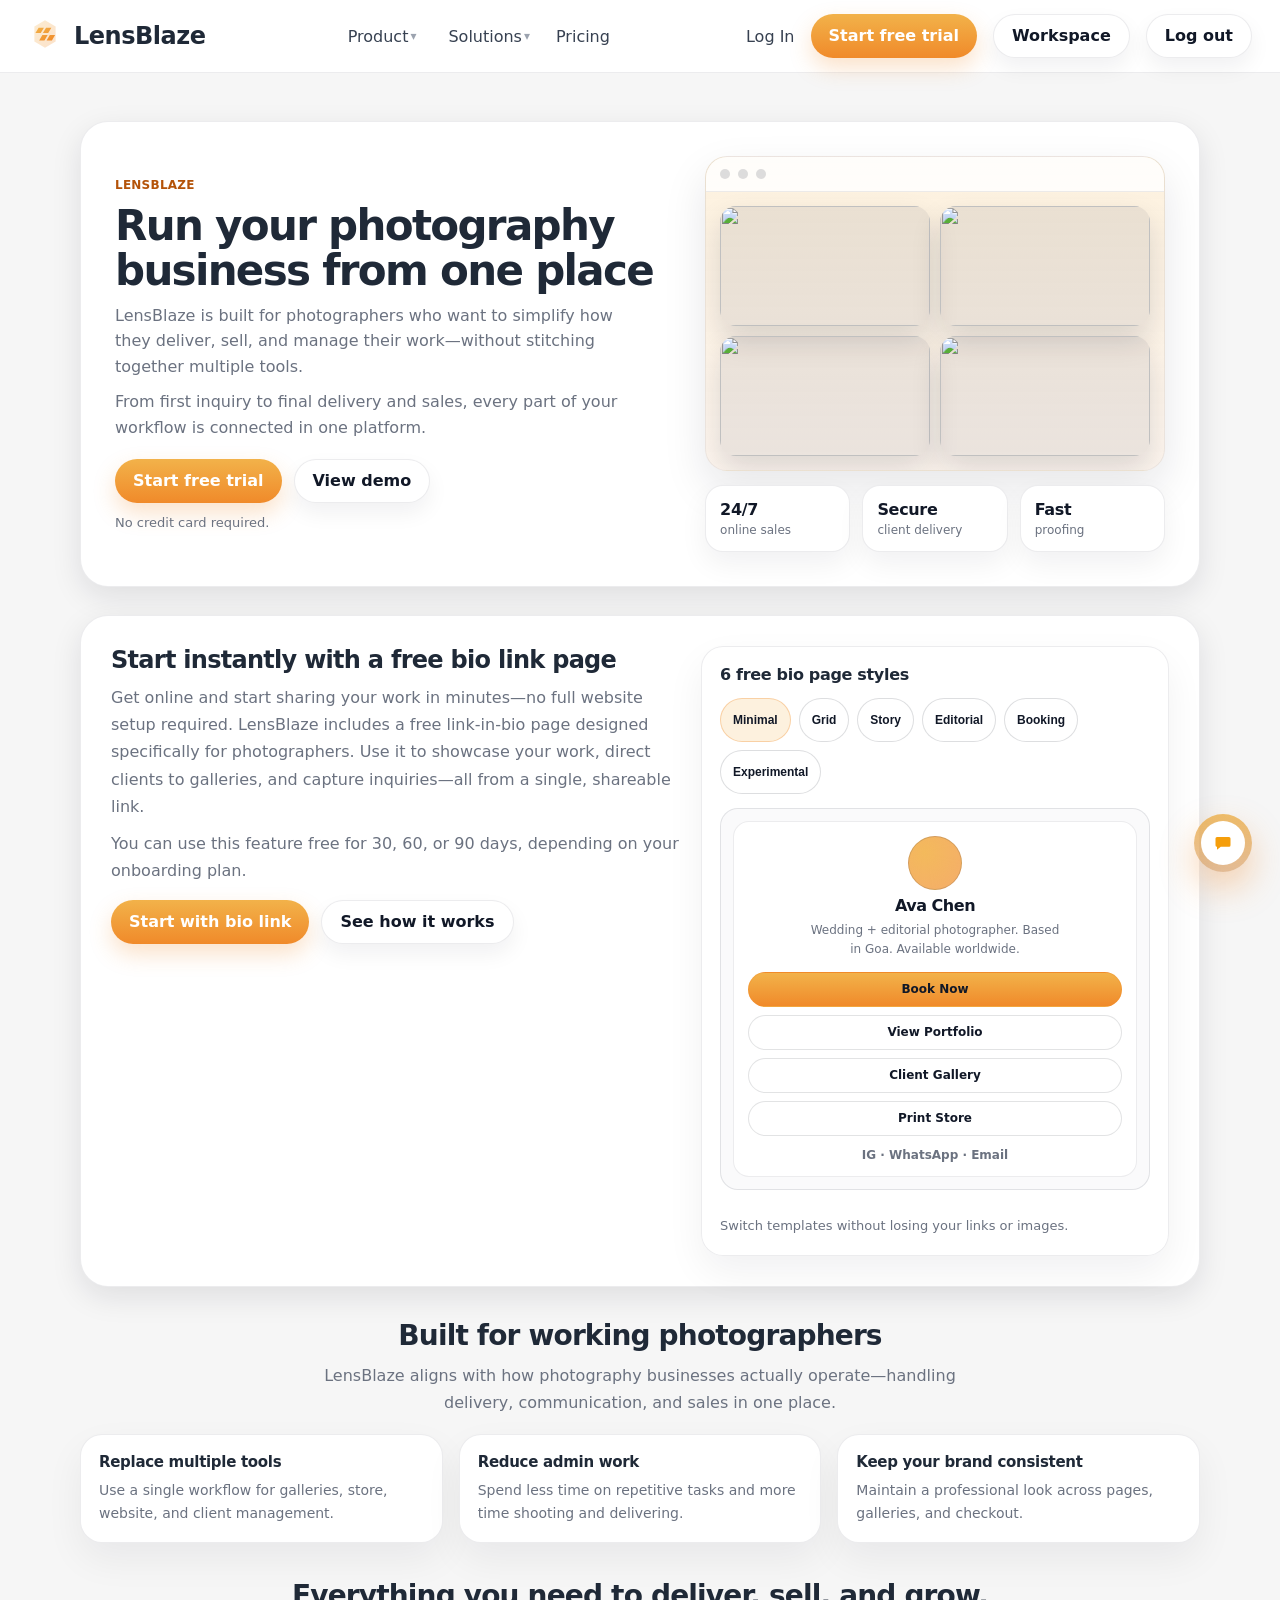
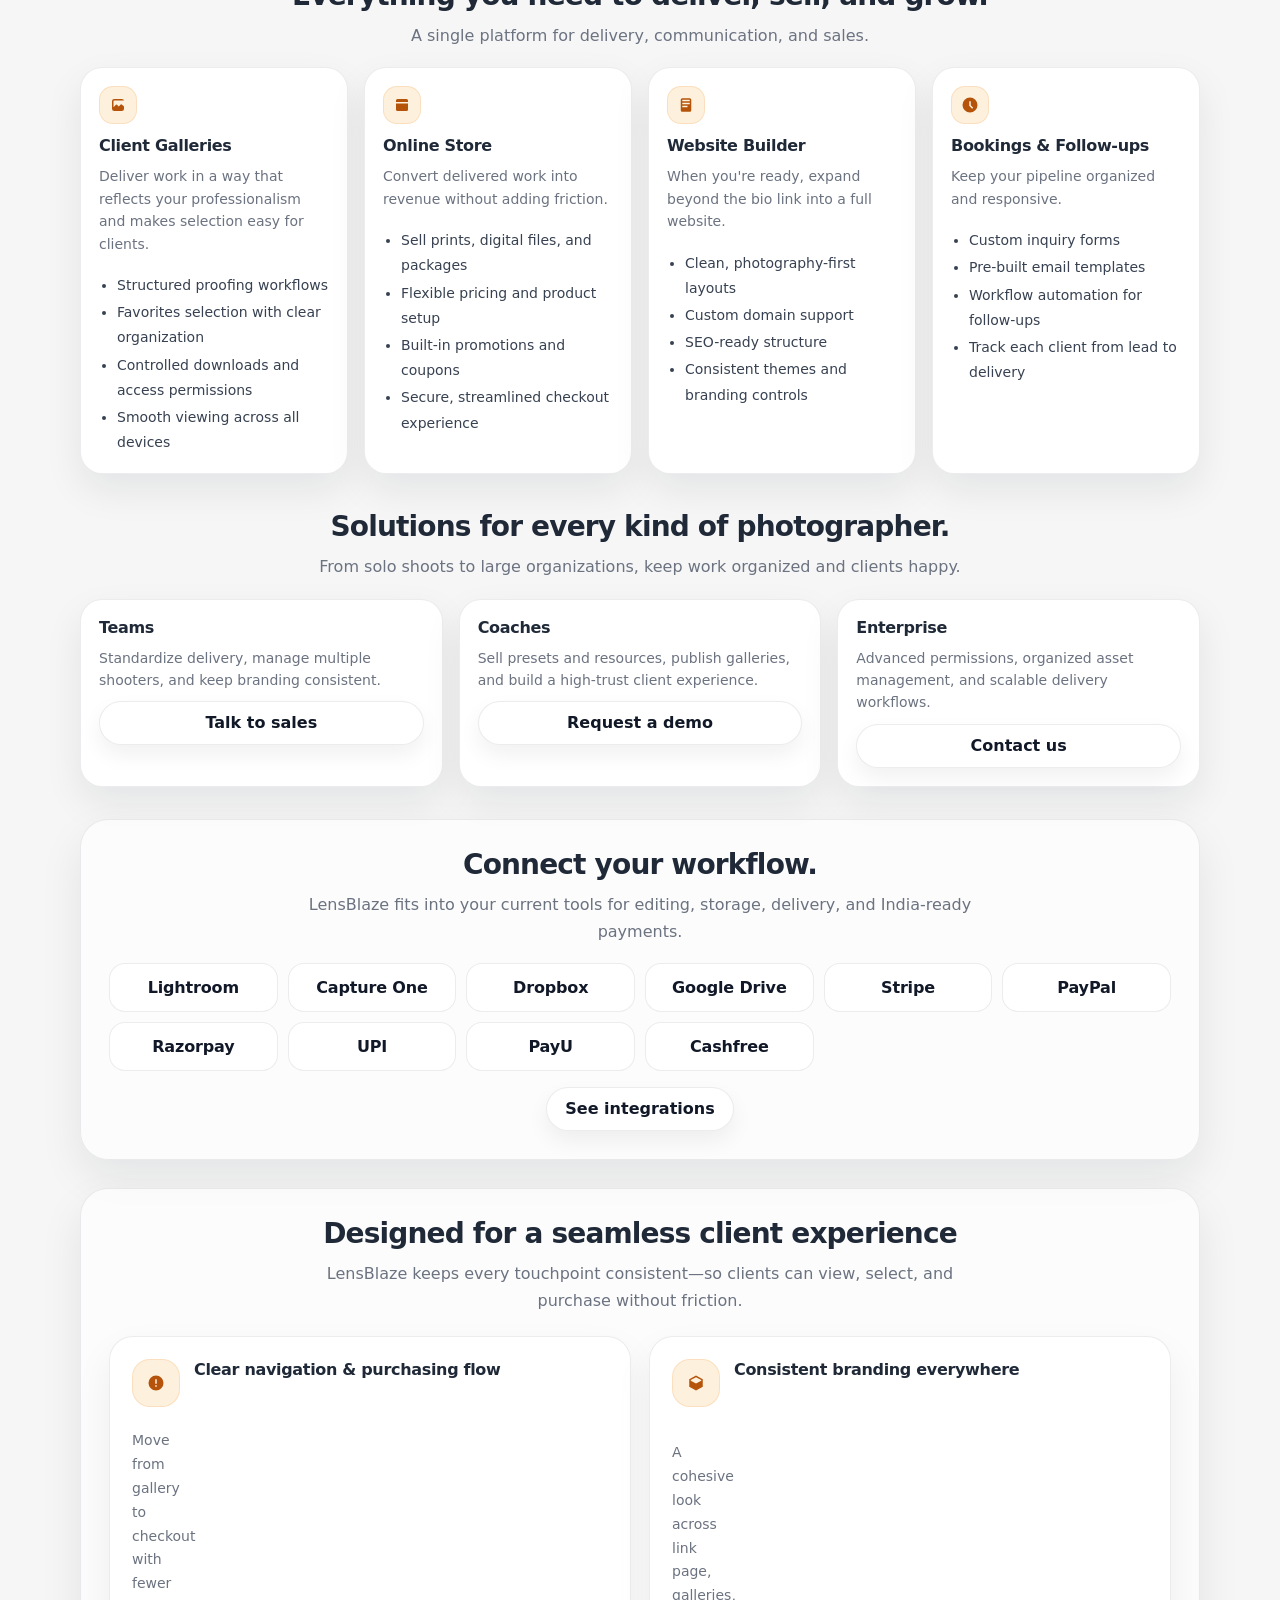
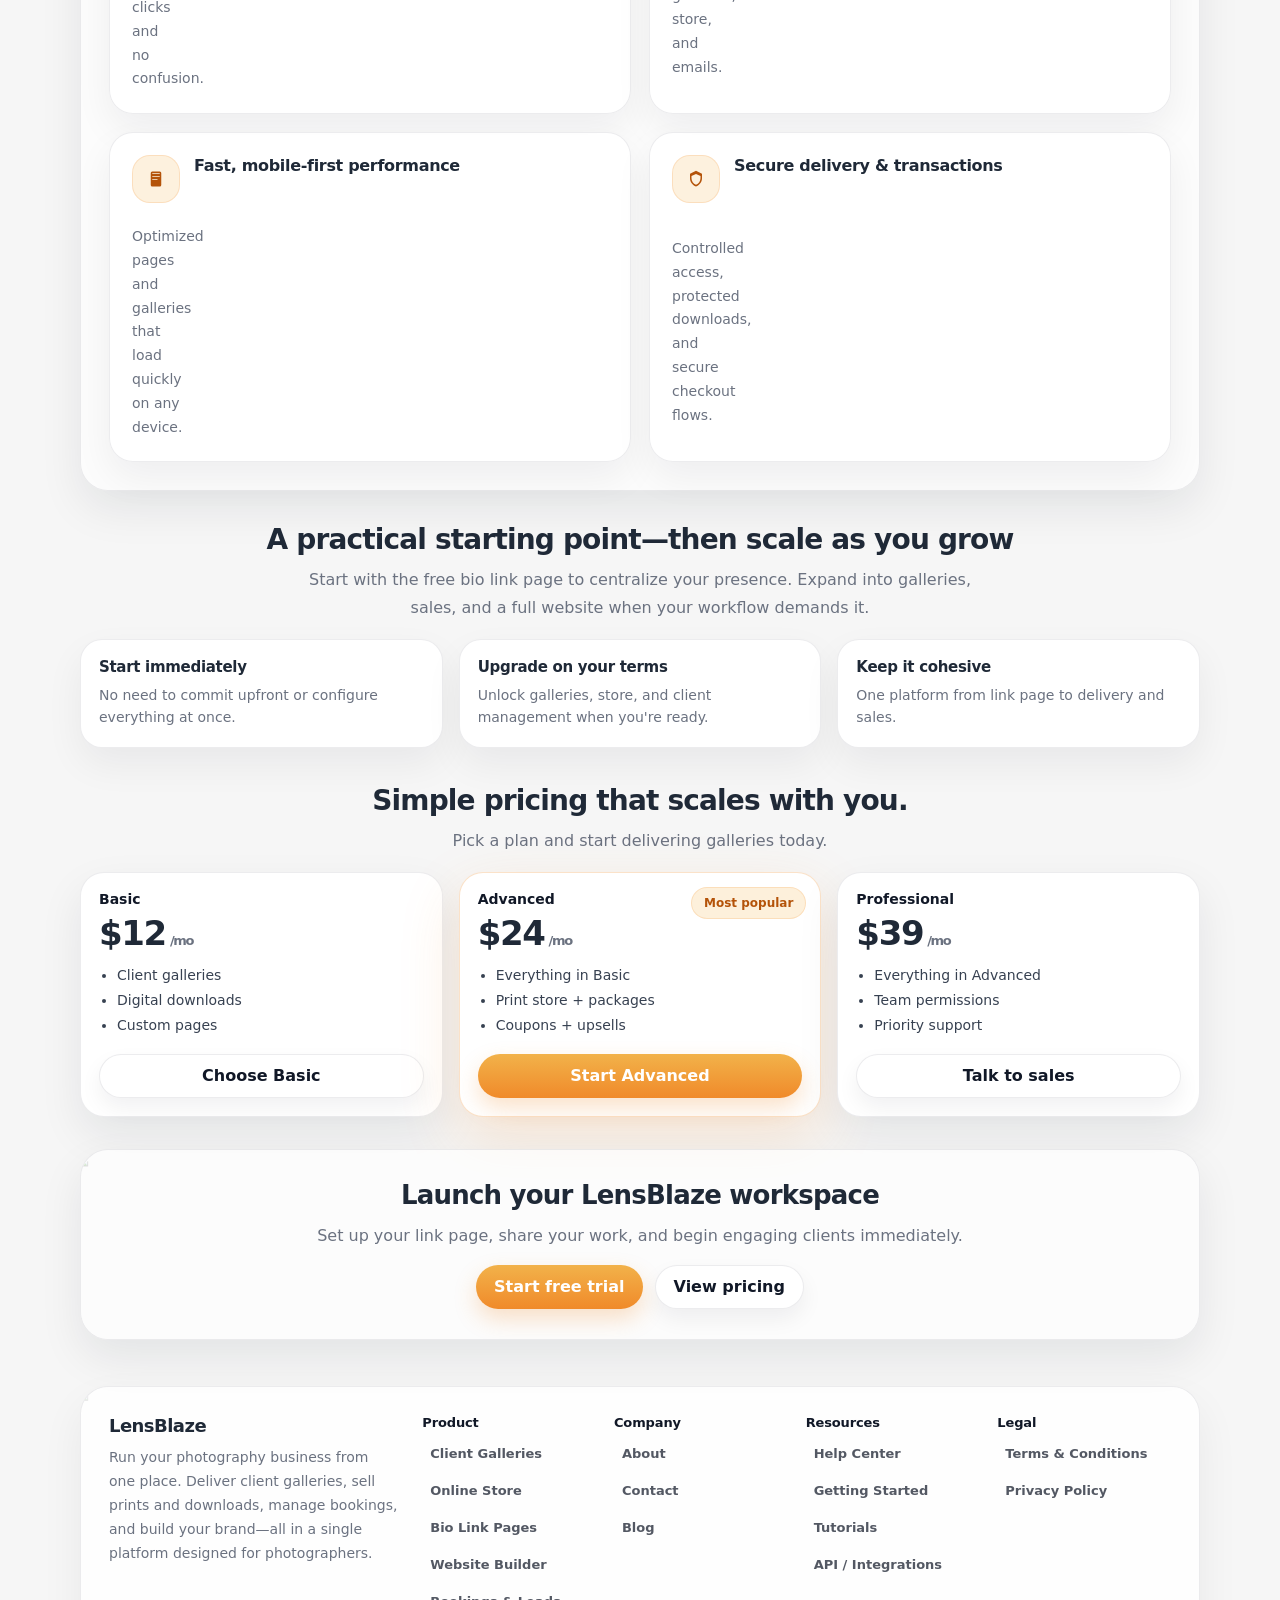
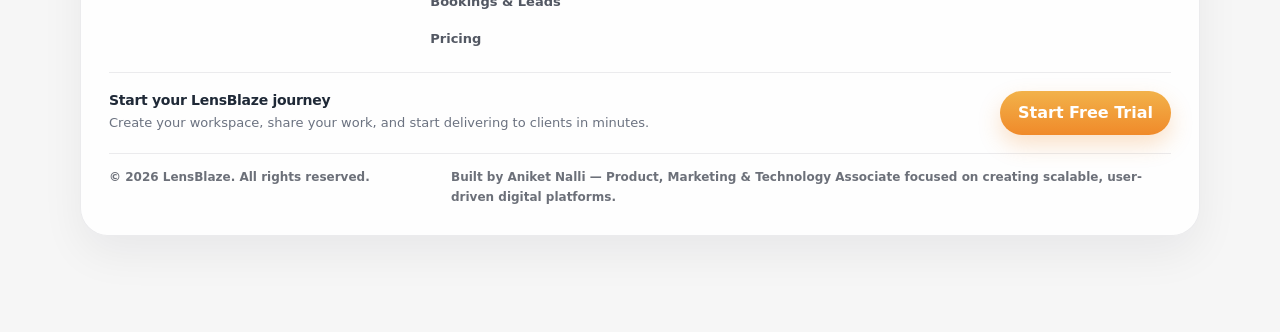
==== index.html @ 8cf66e0a "refactor: simplify environment variable handling and array syntax - Remove strict_types declaration " ====
<!doctype html>
<html lang="en">
  <head>
    <meta charset="utf-8" />
    <meta name="viewport" content="width=device-width, initial-scale=1" />
    <title>LensBlaze</title>
    <link rel="stylesheet" href="./styles.css?v=20260401-3" />
  </head>
  <body>
    <header class="topbar" role="banner">
      <div class="topbar__inner">
        <a class="brand" href="#top">
          <span class="brand__mark" aria-hidden="true">
            <svg viewBox="0 0 64 64" width="34" height="34">
              <defs>
                <linearGradient id="g" x1="0" x2="1" y1="0" y2="1">
                  <stop offset="0" stop-color="#f2b24a" />
                  <stop offset="1" stop-color="#f08a2a" />
                </linearGradient>
              </defs>
              <path
                fill="url(#g)"
                d="M32 6 52 18v28L32 58 12 46V18z"
                opacity="0.25"
              />
              <path
                fill="url(#g)"
                d="M20 20h10l-6 10h-10zm14 0h10l-6 10h-10zm-7 14h10l-6 10H21zm14 0h10l-6 10H35z"
              />
            </svg>
          </span>
          <span class="brand__name">LensBlaze</span>
        </a>

        <nav class="nav" aria-label="Primary">
          <div class="nav__item nav__dropdown">
            <button class="nav__trigger" type="button" aria-expanded="false">
              Product <span class="nav__chev" aria-hidden="true">▾</span>
            </button>
            <div class="nav__menu" role="menu" aria-label="Product">
              <a class="nav__link" href="#overview" role="menuitem">Overview</a>
              <a class="nav__link" href="#workspace" role="menuitem" data-auth-show="in">Workspace</a>
              <a class="nav__link" href="#bio" role="menuitem">Bio link page</a>
              <a class="nav__link" href="#features" role="menuitem">Features</a>
              <a class="nav__link" href="#integrations" role="menuitem">Integrations</a>
            </div>
          </div>

          <div class="nav__item nav__dropdown">
            <button class="nav__trigger" type="button" aria-expanded="false">
              Solutions <span class="nav__chev" aria-hidden="true">▾</span>
            </button>
            <div class="nav__menu" role="menu" aria-label="Solutions">
              <a class="nav__link" href="#solutions-teams" role="menuitem">Teams</a>
              <a class="nav__link" href="#solutions-coaches" role="menuitem">Coaches</a>
              <a class="nav__link" href="#solutions-enterprise" role="menuitem">Enterprise</a>
            </div>
          </div>

          <a class="nav__plain" href="#pricing">Pricing</a>
        </nav>

        <div class="topbar__actions">
          <a class="topbar__login" href="./login.html" data-auth-show="out">Log In</a>
          <a class="btn btn--primary" href="#signup" data-modal="signup" data-auth-show="out">Start free trial</a>
          <a class="btn btn--secondary" href="#workspace" data-auth-show="in">Workspace</a>
          <div class="nav__dropdown nav__dropdown--profile" data-auth-show="in">
            <button class="nav__trigger nav__trigger--profile" type="button" aria-expanded="false" id="nav-profile-trigger">
              <span class="nav__avatar" id="nav-avatar" aria-hidden="true"></span>
              <span class="nav__profile-label" id="nav-profile-label">Profile</span>
              <span class="nav__chev" aria-hidden="true">▾</span>
            </button>
            <div class="nav__menu nav__menu--right" role="menu" aria-label="Profile">
              <a class="nav__link" href="#workspace" role="menuitem" id="nav-profile-view">View profile</a>
              <button class="nav__link nav__link--btn" type="button" role="menuitem" id="nav-profile-settings">Settings</button>
              <button class="nav__link nav__link--btn" type="button" role="menuitem" id="nav-profile-logout">Log out</button>
            </div>
          </div>
          <button class="btn btn--secondary" type="button" id="btn-logout" data-auth-show="in" hidden>Log out</button>
        </div>
      </div>
    </header>

    <main id="top" class="page" role="main">
      <section class="content">
        <section id="overview" class="hero anchor" aria-label="LensBlaze overview">
          <div class="hero__inner">
            <div class="hero__copy">
              <div class="hero__eyebrow">LensBlaze</div>
              <h1 class="hero__title">Run your photography business from one place</h1>
              <p class="hero__lead">
                LensBlaze is built for photographers who want to simplify how they deliver, sell, and manage their
                work—without stitching together multiple tools.
              </p>
              <p class="hero__lead hero__lead--secondary">
                From first inquiry to final delivery and sales, every part of your workflow is connected in one platform.
              </p>
              <div class="hero__actions">
                <a class="btn btn--primary" href="#signup" data-modal="signup">Start free trial</a>
                <a class="btn btn--secondary" href="#demo" data-modal="demo">View demo</a>
              </div>
              <div class="hero__fineprint">No credit card required.</div>
            </div>

            <div class="hero__visual" aria-hidden="true">
              <div class="hero__mock">
                <div class="hero__mock-top">
                  <div class="hero__dot"></div>
                  <div class="hero__dot"></div>
                  <div class="hero__dot"></div>
                </div>
                <div class="hero__mock-body">
                  <img class="hero__thumb" src="./assets/photo-1.jpg" alt="" decoding="async" fetchpriority="high" />
                  <img class="hero__thumb" src="./assets/photo-2.jpg" alt="" loading="lazy" decoding="async" />
                  <img class="hero__thumb" src="./assets/photo-3.jpg" alt="" loading="lazy" decoding="async" />
                  <img class="hero__thumb" src="./assets/photo-4.jpg" alt="" loading="lazy" decoding="async" />
                </div>
              </div>
              <div class="hero__stats">
                <div class="stat">
                  <div class="stat__value">24/7</div>
                  <div class="stat__label">online sales</div>
                </div>
                <div class="stat">
                  <div class="stat__value">Secure</div>
                  <div class="stat__label">client delivery</div>
                </div>
                <div class="stat">
                  <div class="stat__value">Fast</div>
                  <div class="stat__label">proofing</div>
                </div>
              </div>
            </div>
          </div>
        </section>

        <section id="workspace" class="workspace anchor" aria-label="Workspace" hidden data-auth-show="in">
          <header class="workspace__head">
            <div class="workspace__head-copy">
              <h2 class="workspace__title">Your LensBlaze workspace</h2>
              <p class="workspace__subtitle">Customize your bio page, keep branding consistent, and control client flow.</p>
            </div>
            <div class="workspace__head-actions">
              <a class="btn btn--secondary" href="#" id="workspace-view-public" target="_blank" rel="noopener">View public profile</a>
              <button class="btn btn--secondary" type="button" data-modal="share">Share link</button>
              <button class="btn btn--primary" type="button" id="workspace-publish">Publish changes</button>
            </div>
          </header>

          <div class="workspace__layout">
            <aside class="workspace__nav" aria-label="Workspace navigation">
              <button class="ws-nav__item is-active" type="button" data-ws-panel="profile">Profile</button>
              <button class="ws-nav__item" type="button" data-ws-panel="account">Account</button>
              <button class="ws-nav__item" type="button" data-ws-panel="branding">Branding</button>
              <button class="ws-nav__item" type="button" data-ws-panel="bio">Bio page</button>
              <button class="ws-nav__item" type="button" data-ws-panel="links">Links</button>
              <button class="ws-nav__item" type="button" data-ws-panel="galleries">Galleries</button>
              <button class="ws-nav__item" type="button" data-ws-panel="store">Store</button>
              <button class="ws-nav__item" type="button" data-ws-panel="bookings">Bookings</button>
              <button class="ws-nav__item" type="button" data-ws-panel="notifications">Notifications</button>
              <button class="ws-nav__item" type="button" data-ws-panel="security">Security</button>
              <button class="ws-nav__item" type="button" data-ws-panel="billing">Billing</button>
              <button class="ws-nav__item" type="button" data-ws-panel="integrations">Integrations</button>
              <button class="ws-nav__item" type="button" data-ws-panel="data">Data</button>
            </aside>

            <div class="workspace__main">
              <section class="ws-panel is-active" data-ws-panel="profile" aria-label="Profile overview">
                <div class="ws-panel__title">Profile Overview</div>
                <div class="ws-grid">
                  <label class="ws-field">
                    <div class="ws-field__label">Full name / Studio name</div>
                    <input class="ws-field__input" type="text" id="ws-name" placeholder="e.g., Ava Chen Studio" />
                  </label>
                  <label class="ws-field">
                    <div class="ws-field__label">Username / handle</div>
                    <input class="ws-field__input" type="text" id="ws-handle" placeholder="e.g., avachen" />
                    <div class="ws-field__hint">Used for your bio link URL.</div>
                  </label>
                  <label class="ws-field ws-field--full">
                    <div class="ws-field__label">Short bio / tagline</div>
                    <textarea class="ws-field__input ws-field__textarea" id="ws-bio" rows="3" placeholder="What do you shoot?"></textarea>
                  </label>
                  <label class="ws-field">
                    <div class="ws-field__label">Location (optional)</div>
                    <input class="ws-field__input" type="text" id="ws-location" placeholder="e.g., Goa, India" />
                  </label>
                  <label class="ws-field">
                    <div class="ws-field__label">Website / domain (optional)</div>
                    <input class="ws-field__input" type="url" id="ws-website" placeholder="https://yourstudio.com" />
                  </label>
                </div>
              </section>

              <section class="ws-panel" data-ws-panel="account" aria-label="Account information">
                <div class="ws-panel__title">Account Information</div>
                <div class="ws-grid">
                  <label class="ws-field">
                    <div class="ws-field__label">Email</div>
                    <input class="ws-field__input" type="email" id="ws-email" placeholder="you@example.com" />
                    <div class="ws-field__hint">Changing email should require verification (handled server-side).</div>
                  </label>
                  <label class="ws-field">
                    <div class="ws-field__label">Phone (optional)</div>
                    <input class="ws-field__input" type="tel" id="ws-phone" placeholder="+91..." />
                  </label>
                  <div class="ws-field ws-field--full">
                    <div class="ws-field__label">Google accounts for login</div>
                    <div class="ws-links" id="ws-google-accounts" role="list"></div>
                    <div class="ws-field__hint">Used by “Continue with Google”. Must be a Gmail/Googlemail address.</div>
                  </div>
                  <div class="ws-field ws-field--full">
                    <div class="ws-field__label">Add Google account</div>
                    <div class="ws-add">
                      <label class="ws-field">
                        <div class="ws-field__label">Email</div>
                        <input class="ws-field__input" id="ws-google-email" type="email" placeholder="yourname@gmail.com" />
                      </label>
                      <button class="btn btn--primary" type="button" id="ws-google-add">Add</button>
                    </div>
                  </div>
                  <label class="ws-field">
                    <div class="ws-field__label">Account type</div>
                    <input class="ws-field__input" type="text" id="ws-plan" value="Trial" disabled />
                    <div class="ws-field__hint">Read-only in UI. Controlled by your billing system.</div>
                  </label>
                  <label class="ws-field">
                    <div class="ws-field__label">Plan validity</div>
                    <input class="ws-field__input" type="text" id="ws-validity" value="30 days" disabled />
                  </label>
                </div>
              </section>

              <section class="ws-panel" data-ws-panel="branding" aria-label="Branding and identity">
                <div class="ws-panel__title">Branding & Identity</div>
                <div class="ws-grid">
                  <label class="ws-field ws-field--full">
                    <div class="ws-field__label">Logo upload</div>
                    <input class="ws-field__input" type="file" id="ws-logo" accept="image/*" />
                    <div class="ws-field__hint">Used on bio page, galleries, and email headers.</div>
                  </label>
                  <label class="ws-field">
                    <div class="ws-field__label">Primary color</div>
                    <input class="ws-field__input ws-field__color" type="color" id="ws-color-primary" value="#f08a2a" />
                  </label>
                  <label class="ws-field">
                    <div class="ws-field__label">Background</div>
                    <input class="ws-field__input ws-field__color" type="color" id="ws-color-bg" value="#ffffff" />
                  </label>
                  <label class="ws-field">
                    <div class="ws-field__label">Text</div>
                    <input class="ws-field__input ws-field__color" type="color" id="ws-color-text" value="#111827" />
                  </label>
                  <label class="ws-field">
                    <div class="ws-field__label">Dark mode</div>
                    <button class="ws-toggle" type="button" id="ws-dark-toggle" aria-pressed="false">Off</button>
                  </label>
                </div>
              </section>

              <section class="ws-panel" data-ws-panel="bio" aria-label="Bio link page settings">
                <div class="ws-panel__title">Bio Link Page</div>
                <div class="ws-grid">
                  <label class="ws-field ws-field--full">
                    <div class="ws-field__label">Template style</div>
                    <div class="ws-choice">
                      <button class="ws-pill is-active" type="button" data-ws-template="minimal">Minimal</button>
                      <button class="ws-pill" type="button" data-ws-template="grid">Grid</button>
                      <button class="ws-pill" type="button" data-ws-template="feed">Story</button>
                      <button class="ws-pill" type="button" data-ws-template="editorial">Editorial</button>
                      <button class="ws-pill" type="button" data-ws-template="booking">Booking</button>
                      <button class="ws-pill" type="button" data-ws-template="experimental">Experimental</button>
                    </div>
                  </label>
                  <label class="ws-field">
                    <div class="ws-field__label">Button style</div>
                    <select class="ws-field__input" id="ws-button-style">
                      <option value="filled">Filled</option>
                      <option value="outline">Outline</option>
                      <option value="ghost">Ghost</option>
                    </select>
                  </label>
                  <label class="ws-field">
                    <div class="ws-field__label">Button radius</div>
                    <input class="ws-field__input" id="ws-radius" type="range" min="8" max="999" value="999" />
                  </label>
                  <label class="ws-field">
                    <div class="ws-field__label">Spacing</div>
                    <select class="ws-field__input" id="ws-spacing">
                      <option value="compact">Compact</option>
                      <option value="comfortable" selected>Comfortable</option>
                      <option value="spacious">Spacious</option>
                    </select>
                  </label>
                </div>
              </section>

              <section class="ws-panel" data-ws-panel="links" aria-label="Link manager">
                <div class="ws-panel__title">Links</div>
                <div class="ws-grid">
                  <div class="ws-field ws-field--full">
                    <div class="ws-field__label">Your links</div>
                    <div class="ws-links" id="ws-links"></div>
                    <div class="ws-field__hint">Drag to reorder. Click a link to edit.</div>
                  </div>
                  <div class="ws-field ws-field--full">
                    <div class="ws-field__label">Add a link</div>
                    <div class="ws-add">
                      <label class="ws-field">
                        <div class="ws-field__label">Title</div>
                        <input class="ws-field__input" id="ws-link-title" type="text" placeholder="Book now" />
                      </label>
                      <label class="ws-field">
                        <div class="ws-field__label">URL</div>
                        <input class="ws-field__input" id="ws-link-url" type="url" placeholder="https://..." />
                      </label>
                      <button class="btn btn--primary" type="button" id="ws-link-add">Add</button>
                    </div>
                  </div>
                </div>
              </section>

              <section class="ws-panel" data-ws-panel="galleries" aria-label="Portfolio and galleries">
                <div class="ws-panel__title">Portfolio & Galleries</div>
                <div class="ws-empty">Coming next: gallery uploads, visibility controls, and client proofing workflows.</div>
              </section>

              <section class="ws-panel" data-ws-panel="store" aria-label="Store and pricing">
                <div class="ws-panel__title">Store & Pricing</div>
                <div class="ws-empty">Coming next: prints, digital downloads, packages, coupons, and secure checkout.</div>
              </section>

              <section class="ws-panel" data-ws-panel="bookings" aria-label="Bookings and leads">
                <div class="ws-panel__title">Bookings & Leads</div>
                <div class="ws-empty">Coming next: inquiry forms, lead pipeline (new/contacted/booked/completed), and email templates.</div>
              </section>

              <section class="ws-panel" data-ws-panel="notifications" aria-label="Notifications and email settings">
                <div class="ws-panel__title">Notifications & Email</div>
                <div class="ws-empty">Coming next: toggles for inquiry alerts, gallery views, purchases, and system notifications.</div>
              </section>

              <section class="ws-panel" data-ws-panel="security" aria-label="Security settings">
                <div class="ws-panel__title">Security</div>
                <div class="ws-grid">
                  <button class="btn btn--secondary" type="button" id="ws-logout-all">Log out everywhere</button>
                </div>
              </section>

              <section class="ws-panel" data-ws-panel="billing" aria-label="Subscription and billing">
                <div class="ws-panel__title">Subscription & Billing</div>
                <div class="ws-empty">Coming next: upgrade/downgrade, trial status, invoices, and billing history.</div>
              </section>

              <section class="ws-panel" data-ws-panel="integrations" aria-label="Integrations">
                <div class="ws-panel__title">Integrations</div>
                <div class="ws-empty">Coming next: payment gateways, email provider, analytics, and domain connection.</div>
              </section>

              <section class="ws-panel" data-ws-panel="data" aria-label="Data and account controls">
                <div class="ws-panel__title">Data & Account Controls</div>
                <div class="ws-empty">Coming next: export data, backups, and account deletion workflows.</div>
              </section>
            </div>

            <aside class="workspace__preview" aria-label="Bio page live preview">
              <div class="ws-preview__head">
                <div class="ws-preview__title">Live preview</div>
                <div class="ws-preview__url" id="ws-preview-url"></div>
              </div>
              <div class="template-preview template-preview--live" id="ws-preview" data-template="minimal">
                <div class="tp" aria-label="Bio template preview">
                  <div class="tp__profile">
                    <div class="tp__avatar" aria-hidden="true" id="ws-preview-avatar"></div>
                    <div class="tp__name" id="ws-preview-name">Your Name</div>
                    <div class="tp__bio" id="ws-preview-bio">Your bio will show here.</div>
                  </div>

                  <div class="tp__module tp__module--links">
                    <div class="tp__links" aria-label="Primary links" id="ws-preview-links"></div>
                  </div>

                  <div class="tp__module tp__module--grid" aria-label="Grid preview">
                    <div class="tp__grid" aria-hidden="true">
                      <div class="tp__tile"></div>
                      <div class="tp__tile"></div>
                      <div class="tp__tile"></div>
                      <div class="tp__tile"></div>
                      <div class="tp__tile"></div>
                      <div class="tp__tile"></div>
                      <div class="tp__tile"></div>
                      <div class="tp__tile"></div>
                    </div>
                  </div>

                  <div class="tp__module tp__module--feed" aria-label="Feed preview">
                    <div class="tp__feed">
                      <div class="tp__card">
                        <div class="tp__card-media" aria-hidden="true"></div>
                        <div class="tp__card-body">
                          <div class="tp__caption">Post preview — tell a story with image + caption.</div>
                          <a class="tp__link" href="#">View post</a>
                        </div>
                      </div>
                    </div>
                  </div>

                  <div class="tp__module tp__module--editorial" aria-label="Editorial preview">
                    <div class="tp__editorial">
                      <div class="tp__hero" aria-hidden="true"></div>
                      <div class="tp__sections" aria-label="Sections">
                        <div class="tp__section"><span>Portfolio</span><span aria-hidden="true">→</span></div>
                        <div class="tp__section"><span>Services</span><span aria-hidden="true">→</span></div>
                        <div class="tp__section"><span>About</span><span aria-hidden="true">→</span></div>
                        <div class="tp__section"><span>Contact</span><span aria-hidden="true">→</span></div>
                      </div>
                    </div>
                  </div>

                  <div class="tp__module tp__module--booking" aria-label="Booking preview">
                    <div class="tp__booking">
                      <div class="tp__trust" aria-label="Trust elements">
                        <div class="tp__badge">★★★★★ Reviews</div>
                        <div class="tp__badge">Fast delivery</div>
                        <div class="tp__badge">Secure checkout</div>
                      </div>
                      <div class="tp__sticky">
                        <div class="tp__links" aria-label="Booking CTAs">
                          <a class="tp__link tp__link--primary" href="#">Book Now</a>
                          <a class="tp__link" href="#">View Packages</a>
                        </div>
                      </div>
                    </div>
                  </div>

                  <div class="tp__social" aria-label="Social links">IG · WhatsApp · Email</div>
                </div>
              </div>
            </aside>
          </div>
        </section>

        <section id="bio" class="bio anchor" aria-label="Bio link page">
          <div class="bio__grid">
            <div class="bio__copy">
              <h2 class="bio__title">Start instantly with a free bio link page</h2>
              <p class="bio__text">
                Get online and start sharing your work in minutes—no full website setup required. LensBlaze includes a
                free link-in-bio page designed specifically for photographers. Use it to showcase your work, direct
                clients to galleries, and capture inquiries—all from a single, shareable link.
              </p>
              <p class="bio__text">
                You can use this feature free for 30, 60, or 90 days, depending on your onboarding plan.
              </p>
              <div class="bio__actions">
                <a class="btn btn--primary" href="#signup" data-modal="signup" data-plan="Basic">Start with bio link</a>
                <a class="btn btn--secondary" href="#demo" data-modal="demo">See how it works</a>
              </div>
            </div>

            <div class="bio__card bio__card--templates">
              <div class="bio__card-title bio__card-title--flush">6 free bio page styles</div>
              <div class="template-tabs" role="tablist" aria-label="Bio templates">
                <button class="template-tab is-active" type="button" data-template-tab="minimal">Minimal</button>
                <button class="template-tab" type="button" data-template-tab="grid">Grid</button>
                <button class="template-tab" type="button" data-template-tab="feed">Story</button>
                <button class="template-tab" type="button" data-template-tab="editorial">Editorial</button>
                <button class="template-tab" type="button" data-template-tab="booking">Booking</button>
                <button class="template-tab" type="button" data-template-tab="experimental">Experimental</button>
              </div>

              <div class="template-preview" data-template="minimal">
                <div class="tp" aria-label="Bio template preview">
                  <div class="tp__profile">
                    <div class="tp__avatar" aria-hidden="true"></div>
                    <div class="tp__name">Ava Chen</div>
                    <div class="tp__bio">Wedding + editorial photographer. Based in Goa. Available worldwide.</div>
                  </div>

                  <div class="tp__module tp__module--links">
                    <div class="tp__links" aria-label="Primary links">
                      <a class="tp__link tp__link--primary" href="#">Book Now</a>
                      <a class="tp__link" href="#">View Portfolio</a>
                      <a class="tp__link" href="#">Client Gallery</a>
                      <a class="tp__link" href="#">Print Store</a>
                    </div>
                  </div>

                  <div class="tp__module tp__module--grid" aria-label="Grid preview">
                    <div class="tp__grid" aria-hidden="true">
                      <div class="tp__tile"></div>
                      <div class="tp__tile"></div>
                      <div class="tp__tile"></div>
                      <div class="tp__tile"></div>
                      <div class="tp__tile"></div>
                      <div class="tp__tile"></div>
                      <div class="tp__tile"></div>
                      <div class="tp__tile"></div>
                    </div>
                  </div>

                  <div class="tp__module tp__module--feed" aria-label="Feed preview">
                    <div class="tp__feed">
                      <div class="tp__card">
                        <div class="tp__card-media" aria-hidden="true"></div>
                        <div class="tp__card-body">
                          <div class="tp__caption">New: monsoon portraits in Old Goa. Limited slots this month.</div>
                          <a class="tp__link" href="#">See the set</a>
                        </div>
                      </div>
                      <div class="tp__card">
                        <div class="tp__card-media" aria-hidden="true"></div>
                        <div class="tp__card-body">
                          <div class="tp__caption">Behind the scenes from a coastal wedding—favorites + highlights.</div>
                          <a class="tp__link" href="#">View highlights</a>
                        </div>
                      </div>
                    </div>
                  </div>

                  <div class="tp__module tp__module--editorial" aria-label="Editorial preview">
                    <div class="tp__editorial">
                      <div class="tp__hero" aria-hidden="true"></div>
                      <div class="tp__sections" aria-label="Sections">
                        <div class="tp__section"><span>Portfolio</span><span aria-hidden="true">→</span></div>
                        <div class="tp__section"><span>Services</span><span aria-hidden="true">→</span></div>
                        <div class="tp__section"><span>About</span><span aria-hidden="true">→</span></div>
                        <div class="tp__section"><span>Contact</span><span aria-hidden="true">→</span></div>
                      </div>
                    </div>
                  </div>

                  <div class="tp__module tp__module--booking" aria-label="Booking preview">
                    <div class="tp__booking">
                      <div class="tp__trust" aria-label="Trust elements">
                        <div class="tp__badge">★★★★★ 120+ reviews</div>
                        <div class="tp__badge">48hr delivery</div>
                        <div class="tp__badge">Secure checkout</div>
                      </div>
                      <div class="tp__sticky">
                        <div class="tp__links" aria-label="Booking CTAs">
                          <a class="tp__link tp__link--primary" href="#">Book Now</a>
                          <a class="tp__link" href="#">View Packages</a>
                        </div>
                      </div>
                    </div>
                  </div>

                  <div class="tp__social" aria-label="Social links">IG · WhatsApp · Email</div>
                </div>
              </div>

              <div class="bio__note">Switch templates without losing your links or images.</div>
            </div>
          </div>
        </section>

        <section class="section anchor" aria-label="Built for working photographers">
          <header class="section__header">
            <h2 class="section__title">Built for working photographers</h2>
            <p class="section__subtitle">
              LensBlaze aligns with how photography businesses actually operate—handling delivery, communication, and sales
              in one place.
            </p>
          </header>
          <div class="value-grid">
            <div class="value">
              <div class="value__title">Replace multiple tools</div>
              <div class="value__text">Use a single workflow for galleries, store, website, and client management.</div>
            </div>
            <div class="value">
              <div class="value__title">Reduce admin work</div>
              <div class="value__text">Spend less time on repetitive tasks and more time shooting and delivering.</div>
            </div>
            <div class="value">
              <div class="value__title">Keep your brand consistent</div>
              <div class="value__text">Maintain a professional look across pages, galleries, and checkout.</div>
            </div>
          </div>
        </section>

        <section id="features" class="section anchor" aria-label="Capabilities">
          <header class="section__header">
            <h2 class="section__title">Everything you need to deliver, sell, and grow.</h2>
            <p class="section__subtitle">A single platform for delivery, communication, and sales.</p>
          </header>

          <div class="feature-grid">
            <article class="feature">
              <div class="feature__icon" aria-hidden="true">
                <svg viewBox="0 0 24 24" width="18" height="18">
                  <path
                    fill="currentColor"
                    d="M4 7a3 3 0 0 1 3-3h10a3 3 0 0 1 3 3v10a3 3 0 0 1-3 3H7a3 3 0 0 1-3-3V7zm3-1a1 1 0 0 0-1 1v8l3.2-3.2a1 1 0 0 1 1.4 0L13 14l2.6-2.6a1 1 0 0 1 1.4 0L20 14V7a1 1 0 0 0-1-1H7z"
                  />
                </svg>
              </div>
              <h3 class="feature__title">Client Galleries</h3>
              <p class="feature__text">
                Deliver work in a way that reflects your professionalism and makes selection easy for clients.
              </p>
              <ul class="bullets bullets--compact">
                <li>Structured proofing workflows</li>
                <li>Favorites selection with clear organization</li>
                <li>Controlled downloads and access permissions</li>
                <li>Smooth viewing across all devices</li>
              </ul>
            </article>

            <article class="feature">
              <div class="feature__icon" aria-hidden="true">
                <svg viewBox="0 0 24 24" width="18" height="18">
                  <path
                    fill="currentColor"
                    d="M4 6a2 2 0 0 1 2-2h12a2 2 0 0 1 2 2v2H4V6zm0 4h16v8a2 2 0 0 1-2 2H6a2 2 0 0 1-2-2v-8zm4 3h5v2H8v-2z"
                  />
                </svg>
              </div>
              <h3 class="feature__title">Online Store</h3>
              <p class="feature__text">Convert delivered work into revenue without adding friction.</p>
              <ul class="bullets bullets--compact">
                <li>Sell prints, digital files, and packages</li>
                <li>Flexible pricing and product setup</li>
                <li>Built-in promotions and coupons</li>
                <li>Secure, streamlined checkout experience</li>
              </ul>
            </article>

            <article class="feature">
              <div class="feature__icon" aria-hidden="true">
                <svg viewBox="0 0 24 24" width="18" height="18">
                  <path
                    fill="currentColor"
                    d="M7 3h10a2 2 0 0 1 2 2v14a2 2 0 0 1-2 2H7a2 2 0 0 1-2-2V5a2 2 0 0 1 2-2zm0 4h10V5H7v2zm0 4h10V9H7v2zm0 4h7v-2H7v2z"
                  />
                </svg>
              </div>
              <h3 class="feature__title">Website Builder</h3>
              <p class="feature__text">When you're ready, expand beyond the bio link into a full website.</p>
              <ul class="bullets bullets--compact">
                <li>Clean, photography-first layouts</li>
                <li>Custom domain support</li>
                <li>SEO-ready structure</li>
                <li>Consistent themes and branding controls</li>
              </ul>
            </article>

            <article class="feature">
              <div class="feature__icon" aria-hidden="true">
                <svg viewBox="0 0 24 24" width="18" height="18">
                  <path
                    fill="currentColor"
                    d="M12 2a10 10 0 1 0 10 10A10 10 0 0 0 12 2zm1 5v5.4l3.2 3.2-1.4 1.4L11 13V7z"
                  />
                </svg>
              </div>
              <h3 class="feature__title">Bookings & Follow‑ups</h3>
              <p class="feature__text">Keep your pipeline organized and responsive.</p>
              <ul class="bullets bullets--compact">
                <li>Custom inquiry forms</li>
                <li>Pre-built email templates</li>
                <li>Workflow automation for follow-ups</li>
                <li>Track each client from lead to delivery</li>
              </ul>
            </article>
          </div>
        </section>

        <section class="section anchor" aria-label="Solutions">
          <header class="section__header">
            <h2 class="section__title">Solutions for every kind of photographer.</h2>
            <p class="section__subtitle">From solo shoots to large organizations, keep work organized and clients happy.</p>
          </header>

          <div class="solution-grid">
            <article id="solutions-teams" class="solution anchor">
              <h3 class="solution__title">Teams</h3>
              <p class="solution__text">Standardize delivery, manage multiple shooters, and keep branding consistent.</p>
              <a class="btn btn--secondary" href="#contact" data-modal="contact">Talk to sales</a>
            </article>
            <article id="solutions-coaches" class="solution anchor">
              <h3 class="solution__title">Coaches</h3>
              <p class="solution__text">Sell presets and resources, publish galleries, and build a high‑trust client experience.</p>
              <a class="btn btn--secondary" href="#demo" data-modal="demo">Request a demo</a>
            </article>
            <article id="solutions-enterprise" class="solution anchor">
              <h3 class="solution__title">Enterprise</h3>
              <p class="solution__text">Advanced permissions, organized asset management, and scalable delivery workflows.</p>
              <a class="btn btn--secondary" href="#contact" data-modal="contact">Contact us</a>
            </article>
          </div>
        </section>

        <section id="integrations" class="section section--contrast anchor" aria-label="Integrations">
          <header class="section__header">
            <h2 class="section__title">Connect your workflow.</h2>
            <p class="section__subtitle">
              LensBlaze fits into your current tools for editing, storage, delivery, and India-ready payments.
            </p>
          </header>

          <div class="integration-grid">
            <div class="integration">Lightroom</div>
            <div class="integration">Capture One</div>
            <div class="integration">Dropbox</div>
            <div class="integration">Google Drive</div>
            <div class="integration">Stripe</div>
            <div class="integration">PayPal</div>
            <div class="integration">Razorpay</div>
            <div class="integration">UPI</div>
            <div class="integration">PayU</div>
            <div class="integration">Cashfree</div>
          </div>
          <div class="integration-cta">
            <a class="btn btn--secondary" href="#integrations" data-modal="integrations" data-auth-required="true"
              >See integrations</a
            >
          </div>
        </section>

        <section class="section section--contrast section--experience anchor" aria-label="Client experience">
          <header class="section__header">
            <h2 class="section__title">Designed for a seamless client experience</h2>
            <p class="section__subtitle">
              LensBlaze keeps every touchpoint consistent—so clients can view, select, and purchase without friction.
            </p>
          </header>

          <div class="experience-grid" aria-label="Experience highlights">
            <div class="experience">
              <div class="experience__icon" aria-hidden="true">
                <svg viewBox="0 0 24 24" width="18" height="18">
                  <path fill="currentColor" d="M12 2a10 10 0 1 0 10 10A10 10 0 0 0 12 2zm1 5v6h-2V7h2zm0 8v2h-2v-2h2z" />
                </svg>
              </div>
              <div class="experience__title">Clear navigation & purchasing flow</div>
              <div class="experience__text">Move from gallery to checkout with fewer clicks and no confusion.</div>
            </div>
            <div class="experience">
              <div class="experience__icon" aria-hidden="true">
                <svg viewBox="0 0 24 24" width="18" height="18">
                  <path
                    fill="currentColor"
                    d="M12 2 3 7v10l9 5 9-5V7l-9-5zm0 2.3L19 8v.9l-7 3.9-7-3.9V8l7-3.7z"
                  />
                </svg>
              </div>
              <div class="experience__title">Consistent branding everywhere</div>
              <div class="experience__text">A cohesive look across link page, galleries, store, and emails.</div>
            </div>
            <div class="experience">
              <div class="experience__icon" aria-hidden="true">
                <svg viewBox="0 0 24 24" width="18" height="18">
                  <path fill="currentColor" d="M7 2h10a2 2 0 0 1 2 2v16a2 2 0 0 1-2 2H7a2 2 0 0 1-2-2V4a2 2 0 0 1 2-2zm0 3h10V4H7v1zm0 4h10V8H7v1zm0 4h7v-1H7v1z" />
                </svg>
              </div>
              <div class="experience__title">Fast, mobile-first performance</div>
              <div class="experience__text">Optimized pages and galleries that load quickly on any device.</div>
            </div>
            <div class="experience">
              <div class="experience__icon" aria-hidden="true">
                <svg viewBox="0 0 24 24" width="18" height="18">
                  <path
                    fill="currentColor"
                    d="M12 1 20 5v6c0 5-3.4 9.4-8 11-4.6-1.6-8-6-8-11V5l8-4zm0 4.3L6 8v3c0 3.8 2.3 7.1 6 8.8 3.7-1.7 6-5 6-8.8V8l-6-2.7z"
                  />
                </svg>
              </div>
              <div class="experience__title">Secure delivery & transactions</div>
              <div class="experience__text">Controlled access, protected downloads, and secure checkout flows.</div>
            </div>
          </div>
        </section>

        <section class="section anchor" aria-label="Scale as you grow">
          <header class="section__header">
            <h2 class="section__title">A practical starting point—then scale as you grow</h2>
            <p class="section__subtitle">
              Start with the free bio link page to centralize your presence. Expand into galleries, sales, and a full
              website when your workflow demands it.
            </p>
          </header>
          <div class="value-grid">
            <div class="value">
              <div class="value__title">Start immediately</div>
              <div class="value__text">No need to commit upfront or configure everything at once.</div>
            </div>
            <div class="value">
              <div class="value__title">Upgrade on your terms</div>
              <div class="value__text">Unlock galleries, store, and client management when you're ready.</div>
            </div>
            <div class="value">
              <div class="value__title">Keep it cohesive</div>
              <div class="value__text">One platform from link page to delivery and sales.</div>
            </div>
          </div>
        </section>

        <section id="pricing" class="section anchor" aria-label="Pricing">
          <header class="section__header">
            <h2 class="section__title">Simple pricing that scales with you.</h2>
            <p class="section__subtitle">Pick a plan and start delivering galleries today.</p>
          </header>

          <div class="pricing">
            <article class="plan">
              <div class="plan__top">
                <div class="plan__name">Basic</div>
                <div class="plan__price">$12<span class="plan__unit">/mo</span></div>
              </div>
              <ul class="plan__list">
                <li>Client galleries</li>
                <li>Digital downloads</li>
                <li>Custom pages</li>
              </ul>
              <a class="btn btn--secondary plan__btn" href="#signup" data-modal="signup" data-plan="Basic">Choose Basic</a>
            </article>

            <article class="plan plan--featured">
              <div class="plan__badge">Most popular</div>
              <div class="plan__top">
                <div class="plan__name">Advanced</div>
                <div class="plan__price">$24<span class="plan__unit">/mo</span></div>
              </div>
              <ul class="plan__list">
                <li>Everything in Basic</li>
                <li>Print store + packages</li>
                <li>Coupons + upsells</li>
              </ul>
              <a class="btn btn--primary plan__btn" href="#signup" data-modal="signup" data-plan="Advanced">Start Advanced</a>
            </article>

            <article class="plan">
              <div class="plan__top">
                <div class="plan__name">Professional</div>
                <div class="plan__price">$39<span class="plan__unit">/mo</span></div>
              </div>
              <ul class="plan__list">
                <li>Everything in Advanced</li>
                <li>Team permissions</li>
                <li>Priority support</li>
              </ul>
              <a class="btn btn--secondary plan__btn" href="#contact" data-modal="contact" data-plan="Professional">Talk to sales</a>
            </article>
          </div>
        </section>

        <section class="cta" aria-label="Call to action">
          <img class="cta__bg" src="./assets/photo-2.jpg" alt="" loading="lazy" decoding="async" />
          <div class="cta__inner">
            <h2 class="cta__title">Launch your LensBlaze workspace</h2>
            <p class="cta__text">Set up your link page, share your work, and begin engaging clients immediately.</p>
            <div class="cta__actions">
              <a class="btn btn--primary" href="#signup" data-modal="signup">Start free trial</a>
              <a class="btn btn--secondary" href="#pricing">View pricing</a>
            </div>
          </div>
        </section>

        <footer class="footer" aria-label="Footer">
          <img class="footer__bg" src="./assets/photo-3.jpg" alt="" loading="lazy" decoding="async" />
          <div class="footer__grid">
            <div class="footer__brand">
              <div class="footer__name">LensBlaze</div>
              <p class="footer__text">
                Run your photography business from one place. Deliver client galleries, sell prints and downloads, manage
                bookings, and build your brand—all in a single platform designed for photographers.
              </p>
            </div>

            <div class="footer__col" aria-label="Product links">
              <div class="footer__title">Product</div>
              <a class="footer__link" href="#features">Client Galleries</a>
              <a class="footer__link" href="#features">Online Store</a>
              <a class="footer__link" href="#bio">Bio Link Pages</a>
              <a class="footer__link" href="#features">Website Builder</a>
              <a class="footer__link" href="#features">Bookings & Leads</a>
              <a class="footer__link" href="#pricing">Pricing</a>
            </div>

            <div class="footer__col" aria-label="Company links">
              <div class="footer__title">Company</div>
              <a class="footer__link" href="./links.html#about-lensblaze">About</a>
              <a class="footer__link" href="./index.html?modal=contact#contact">Contact</a>
              <a class="footer__link" href="./links.html#blog">Blog</a>
            </div>

            <div class="footer__col" aria-label="Resources links">
              <div class="footer__title">Resources</div>
              <a class="footer__link" href="./links.html#help-center">Help Center</a>
              <a class="footer__link" href="#workspace" data-auth-required="true" data-modal="auth">Getting Started</a>
              <a class="footer__link" href="./links.html#tutorials">Tutorials</a>
              <a class="footer__link" href="#integrations">API / Integrations</a>
            </div>

            <div class="footer__col" aria-label="Legal links">
              <div class="footer__title">Legal</div>
              <a class="footer__link" href="./links.html#terms">Terms & Conditions</a>
              <a class="footer__link" href="./links.html#privacy">Privacy Policy</a>
            </div>
          </div>

          <div class="footer__cta">
            <div>
              <div class="footer__cta-title">Start your LensBlaze journey</div>
              <div class="footer__cta-text">
                Create your workspace, share your work, and start delivering to clients in minutes.
              </div>
            </div>
            <a class="btn btn--primary" href="./index.html?modal=signup#signup">Start Free Trial</a>
          </div>

          <div class="footer__bottom">
            <div>© 2026 LensBlaze. All rights reserved.</div>
            <div class="footer__by">
              Built by Aniket Nalli — Product, Marketing & Technology Associate focused on creating scalable, user-driven
              digital platforms.
            </div>
          </div>
        </footer>
      </section>

      <button class="chat" type="button" aria-label="Open assistant" data-modal="chatbot">
        <span class="chat__bubble" aria-hidden="true">
          <svg viewBox="0 0 24 24" width="18" height="18">
            <path
              fill="currentColor"
              d="M4 4h16a2 2 0 0 1 2 2v9a2 2 0 0 1-2 2H9l-5 4v-4H4a2 2 0 0 1-2-2V6a2 2 0 0 1 2-2z"
            />
          </svg>
        </span>
      </button>
    </main>

    <div class="modal" id="modal-signup" hidden>
      <div class="modal__overlay" data-modal-close="signup" tabindex="-1"></div>
      <div class="modal__panel" role="dialog" aria-modal="true" aria-labelledby="signup-title">
        <div class="modal__head">
          <div class="modal__title" id="signup-title">Start your free trial</div>
          <button class="modal__close" type="button" aria-label="Close" data-modal-close="signup">×</button>
        </div>
        <form class="form" id="form-signup">
          <input type="hidden" name="plan" id="signup-plan" value="Advanced" />
          <label class="field">
            <div class="field__label">Work email</div>
            <input class="field__input" name="email" type="email" autocomplete="email" required />
          </label>
          <label class="field">
            <div class="field__label">Password</div>
            <input class="field__input" name="password" type="password" autocomplete="new-password" minlength="8" required />
          </label>
          <button class="btn btn--primary form__submit" type="submit">Create account</button>
          <div class="form__status" aria-live="polite"></div>
        </form>
      </div>
    </div>

    <div class="modal" id="modal-login" hidden>
      <div class="modal__overlay" data-modal-close="login" tabindex="-1"></div>
      <div class="modal__panel" role="dialog" aria-modal="true" aria-labelledby="login-title">
        <div class="modal__head">
          <div class="modal__title" id="login-title">Log in</div>
          <button class="modal__close" type="button" aria-label="Close" data-modal-close="login">×</button>
        </div>
        <form class="form" id="form-login">
          <label class="field">
            <div class="field__label">Email</div>
            <input class="field__input" name="email" type="email" autocomplete="email" required />
          </label>
          <label class="field">
            <div class="field__label">Password</div>
            <input class="field__input" name="password" type="password" autocomplete="current-password" required />
          </label>
          <button class="btn btn--primary form__submit" type="submit">Log in</button>
          <div class="form__status" aria-live="polite"></div>
        </form>
      </div>
    </div>

    <div class="modal" id="modal-demo" hidden>
      <div class="modal__overlay" data-modal-close="demo" tabindex="-1"></div>
      <div class="modal__panel" role="dialog" aria-modal="true" aria-labelledby="demo-title">
        <div class="modal__head">
          <div class="modal__title" id="demo-title">Request a demo</div>
          <button class="modal__close" type="button" aria-label="Close" data-modal-close="demo">×</button>
        </div>
        <form class="form" id="form-demo">
          <label class="field">
            <div class="field__label">Name</div>
            <input class="field__input" name="name" type="text" autocomplete="name" required />
          </label>
          <label class="field">
            <div class="field__label">Email</div>
            <input class="field__input" name="email" type="email" autocomplete="email" required />
          </label>
          <label class="field">
            <div class="field__label">What do you shoot?</div>
            <select class="field__input" name="type" required>
              <option value="" selected disabled>Select one</option>
              <option>Weddings</option>
              <option>Portraits</option>
              <option>Sports</option>
              <option>Commercial</option>
              <option>Other</option>
            </select>
          </label>
          <button class="btn btn--primary form__submit" type="submit">Send request</button>
          <div class="form__status" aria-live="polite"></div>
        </form>
      </div>
    </div>

    <div class="modal" id="modal-contact" hidden>
      <div class="modal__overlay" data-modal-close="contact" tabindex="-1"></div>
      <div class="modal__panel" role="dialog" aria-modal="true" aria-labelledby="contact-title">
        <div class="modal__head">
          <div class="modal__title" id="contact-title">Contact LensBlaze</div>
          <button class="modal__close" type="button" aria-label="Close" data-modal-close="contact">×</button>
        </div>
        <form class="form" id="form-contact">
          <label class="field">
            <div class="field__label">Name</div>
            <input class="field__input" name="name" type="text" autocomplete="name" required />
          </label>
          <label class="field">
            <div class="field__label">Email</div>
            <input class="field__input" name="email" type="email" autocomplete="email" required />
          </label>
          <label class="field">
            <div class="field__label">Message</div>
            <textarea class="field__input field__textarea" name="message" rows="4" required></textarea>
          </label>
          <button class="btn btn--primary form__submit" type="submit">Send message</button>
          <div class="form__status" aria-live="polite"></div>
        </form>
      </div>
    </div>

    <div class="modal" id="modal-integrations" hidden>
      <div class="modal__overlay" data-modal-close="integrations" tabindex="-1"></div>
      <div class="modal__panel" role="dialog" aria-modal="true" aria-labelledby="integrations-title">
        <div class="modal__head">
          <div class="modal__title" id="integrations-title">Integrations</div>
          <button class="modal__close" type="button" aria-label="Close" data-modal-close="integrations">×</button>
        </div>
        <div class="form">
          <div class="field__label">Workflow</div>
          <div class="integration-grid">
            <div class="integration">Lightroom</div>
            <div class="integration">Capture One</div>
            <div class="integration">Dropbox</div>
            <div class="integration">Google Drive</div>
          </div>
          <div class="field__label">Payments (India)</div>
          <div class="integration-grid">
            <div class="integration">UPI</div>
            <div class="integration">Razorpay</div>
            <div class="integration">PayU</div>
            <div class="integration">Cashfree</div>
            <div class="integration">Stripe</div>
            <div class="integration">PayPal</div>
            <div class="integration">Cards</div>
            <div class="integration">NetBanking</div>
          </div>
          <a class="btn btn--primary" href="#contact" data-modal="contact">Talk to sales</a>
        </div>
      </div>
    </div>

    <div class="modal" id="modal-auth" hidden>
      <div class="modal__overlay" data-modal-close="auth" tabindex="-1"></div>
      <div class="modal__panel" role="dialog" aria-modal="true" aria-labelledby="auth-title">
        <div class="modal__head">
          <div class="modal__title" id="auth-title">Not logged in</div>
          <button class="modal__close" type="button" aria-label="Close" data-modal-close="auth">×</button>
        </div>
        <div class="form">
          <div class="field__label">Oops, looks like you’re not logged in.</div>
          <p class="feature__text">Log in to access the full strengths of LensBlaze.</p>
          <a class="btn btn--primary" id="auth-login-link" href="./login.html">Log in</a>
          <button class="btn btn--secondary" type="button" data-modal-close="auth">Continue browsing</button>
        </div>
      </div>
    </div>

    <div class="modal" id="modal-chatbot" hidden>
      <div class="modal__overlay" data-modal-close="chatbot" tabindex="-1"></div>
      <div class="modal__panel" role="dialog" aria-modal="true" aria-labelledby="chatbot-title">
        <div class="modal__head">
          <div class="modal__title" id="chatbot-title">LensBlaze Assistant</div>
          <button class="modal__close" type="button" aria-label="Close" data-modal-close="chatbot">×</button>
        </div>
        <div class="form">
          <div class="field__label" id="chatbot-progress"></div>
          <div class="ws-empty" id="chatbot-message" role="status" aria-live="polite"></div>
          <div class="ws-links" id="chatbot-options" role="list"></div>
          <div class="workspace__head-actions">
            <button class="btn btn--secondary" type="button" id="chatbot-back">Back</button>
            <button class="btn btn--secondary" type="button" id="chatbot-restart">Restart</button>
            <button class="btn btn--secondary" type="button" id="chatbot-support" data-modal="contact">Talk to support</button>
            <button class="btn btn--primary" type="button" id="chatbot-exit" data-modal-close="chatbot">Exit</button>
          </div>
        </div>
      </div>
    </div>

    <div class="modal" id="modal-share" hidden>
      <div class="modal__overlay" data-modal-close="share" tabindex="-1"></div>
      <div class="modal__panel" role="dialog" aria-modal="true" aria-labelledby="share-title">
        <div class="modal__head">
          <div class="modal__title" id="share-title">Share your link</div>
          <button class="modal__close" type="button" aria-label="Close" data-modal-close="share">×</button>
        </div>
        <div class="form">
          <label class="field">
            <div class="field__label">URL to shorten</div>
            <input class="field__input" id="share-url" type="url" placeholder="https://..." autocomplete="off" />
          </label>
          <label class="field">
            <div class="field__label">Expiration</div>
            <select class="field__input" id="share-exp">
              <option value="7">7 days</option>
              <option value="1">1 day</option>
              <option value="30">30 days</option>
              <option value="0">Never</option>
            </select>
          </label>
          <button class="btn btn--primary" type="button" id="share-create">Generate short link</button>
          <div class="form__status" id="share-status" aria-live="polite"></div>

          <label class="field">
            <div class="field__label">Short link</div>
            <input class="field__input" id="share-short" type="text" readonly />
          </label>

          <div class="workspace__head-actions">
            <button class="btn btn--secondary" type="button" id="share-copy">Copy link</button>
            <a class="btn btn--secondary" id="share-x" href="#" target="_blank" rel="noopener">Share on X</a>
            <a class="btn btn--secondary" id="share-whatsapp" href="#" target="_blank" rel="noopener">WhatsApp</a>
            <a class="btn btn--secondary" id="share-facebook" href="#" target="_blank" rel="noopener">Facebook</a>
          </div>

          <div class="field">
            <div class="field__label">Your short links (this browser)</div>
            <div class="ws-links" id="share-list" role="list"></div>
          </div>
        </div>
      </div>
    </div>

    <script src="./script.js"></script>
  </body>
</html>
---- styles.css ----
:root {
  --bg: #ffffff;
  --page-bg: #f6f6f6;
  --text: #1f2937;
  --muted: #6b7280;
  --line: rgba(17, 24, 39, 0.08);
  --card: #ffffff;
  --shadow: 0 16px 40px rgba(17, 24, 39, 0.12);
  --shadow-soft: 0 10px 30px rgba(17, 24, 39, 0.1);
  --accent: #f2b24a;
  --accent-2: #f08a2a;
  --pill-bg: #fdebd2;
}

@font-face {
  font-family: Inter;
  src: url("./assets/fonts/inter/Inter-Variable.ttf") format("truetype");
  font-weight: 100 900;
  font-style: normal;
  font-display: swap;
}

@font-face {
  font-family: Inter;
  src: url("./assets/fonts/inter/Inter-VariableItalic.ttf") format("truetype");
  font-weight: 100 900;
  font-style: italic;
  font-display: swap;
}

*,
*::before,
*::after {
  box-sizing: border-box;
}

html,
body {
  height: 100%;
}

body {
  margin: 0;
  font-family: Inter, system-ui, -apple-system, Segoe UI, Roboto, Arial, sans-serif;
  color: var(--text);
  background: var(--bg);
}

a {
  color: inherit;
  text-decoration: none;
}

.sr-only {
  position: absolute;
  width: 1px;
  height: 1px;
  padding: 0;
  margin: -1px;
  overflow: hidden;
  clip: rect(0, 0, 0, 0);
  border: 0;
}

.topbar {
  position: sticky;
  top: 0;
  z-index: 50;
  background: var(--bg);
  border-bottom: 1px solid var(--line);
}

.topbar__inner {
  height: 72px;
  display: flex;
  align-items: center;
  justify-content: space-between;
  gap: 20px;
  padding: 0 28px;
}

.brand {
  display: flex;
  align-items: center;
  gap: 12px;
}

.brand__name {
  font-size: 24px;
  font-weight: 700;
  letter-spacing: -0.02em;
}

.nav {
  display: flex;
  align-items: center;
  gap: 20px;
  flex: 1;
  justify-content: center;
}

.nav__plain {
  font-weight: 500;
  color: #374151;
}

.nav__dropdown {
  position: relative;
}

.nav__trigger {
  border: 0;
  background: transparent;
  font: inherit;
  font-weight: 500;
  color: #374151;
  cursor: pointer;
  display: inline-flex;
  align-items: center;
  min-height: 44px;
  padding: 10px 6px;
  border-radius: 10px;
}

.nav__trigger.is-active {
  color: #111827;
}

.nav__chev {
  font-size: 12px;
  color: #9ca3af;
  margin-left: 2px;
}

.nav__menu {
  display: none;
  position: absolute;
  top: calc(100% + 8px);
  left: 0;
  min-width: 200px;
  background: var(--bg);
  border: 1px solid var(--line);
  border-radius: 14px;
  padding: 10px;
  box-shadow: var(--shadow-soft);
}

.nav__menu--right {
  left: auto;
  right: 0;
}

.nav__dropdown.is-open .nav__menu {
  display: block;
}

.nav__link {
  display: flex;
  align-items: center;
  padding: 10px 10px;
  min-height: 44px;
  border-radius: 10px;
  font-weight: 500;
  color: #374151;
}

.nav__link--btn {
  width: 100%;
  border: 0;
  background: transparent;
  text-align: left;
  font: inherit;
  cursor: pointer;
}

.nav__link:hover {
  background: rgba(242, 178, 74, 0.14);
}

.nav__dropdown--profile {
  position: relative;
}

.nav__trigger--profile {
  display: inline-flex;
  align-items: center;
  gap: 10px;
  padding: 10px 10px;
  border-radius: 999px;
  border: 1px solid var(--line);
  background: #fff;
  box-shadow: 0 10px 22px rgba(17, 24, 39, 0.06);
  line-height: 1;
}

.nav__avatar {
  width: 28px;
  height: 28px;
  border-radius: 999px;
  border: 1px solid rgba(17, 24, 39, 0.12);
  background-color: rgba(17, 24, 39, 0.08);
  background-image: linear-gradient(180deg, rgba(242, 178, 74, 0.55), rgba(240, 138, 42, 0.25)), url("./assets/photo-3.jpg");
  background-size: cover;
  background-position: center;
  display: grid;
  place-items: center;
  color: rgba(17, 24, 39, 0.75);
  font-weight: 900;
  font-size: 12px;
  overflow: hidden;
}

.nav__profile-label {
  font-weight: 800;
  font-size: 13px;
  color: #111827;
  max-width: 120px;
  overflow: hidden;
  text-overflow: ellipsis;
  white-space: nowrap;
}

.topbar__actions {
  display: flex;
  align-items: center;
  gap: 16px;
}

.topbar__login {
  color: #374151;
  font-weight: 500;
}

.auth-body {
  background-color: #0b1220;
  background-image: linear-gradient(180deg, rgba(11, 18, 32, 0.2), rgba(11, 18, 32, 0.85)),
    radial-gradient(1200px 700px at 55% -10%, rgba(242, 178, 74, 0.22), rgba(11, 18, 32, 0) 55%),
    url("./assets/photo-1.jpg");
  background-size: cover;
  background-position: center;
}

.auth-shell {
  min-height: 100vh;
  padding: 42px 20px;
  display: grid;
  place-items: center;
  position: relative;
  overflow: hidden;
}

.auth-shell::before,
.auth-shell::after {
  content: "";
  position: absolute;
  width: 920px;
  height: 420px;
  left: 50%;
  transform: translateX(-50%);
  border-radius: 999px;
  background: radial-gradient(circle at 30% 35%, rgba(255, 255, 255, 0.92), rgba(255, 255, 255, 0) 60%);
  filter: blur(2px);
  opacity: 0.9;
}

.auth-shell::before {
  bottom: -130px;
}

.auth-shell::after {
  bottom: 30px;
  width: 720px;
  height: 320px;
  opacity: 0.6;
}

.auth-brand {
  position: absolute;
  top: 22px;
  left: 24px;
  z-index: 2;
}

.auth-card {
  width: min(460px, calc(100% - 28px));
  background: rgba(255, 255, 255, 0.78);
  border: 1px solid rgba(17, 24, 39, 0.12);
  border-radius: 26px;
  box-shadow: 0 26px 70px rgba(17, 24, 39, 0.16);
  padding: 22px 22px 20px;
  position: relative;
  z-index: 2;
  backdrop-filter: blur(10px);
}

.auth-card__icon {
  width: 52px;
  height: 52px;
  border-radius: 18px;
  display: grid;
  place-items: center;
  margin: 0 auto 12px;
  color: #111827;
  background: rgba(255, 255, 255, 0.9);
  border: 1px solid rgba(17, 24, 39, 0.12);
  box-shadow: 0 18px 44px rgba(17, 24, 39, 0.08);
}

.auth-card__title {
  margin: 0;
  text-align: center;
  font-size: 22px;
  letter-spacing: -0.03em;
}

.auth-card__subtitle {
  margin: 8px 0 0;
  text-align: center;
  color: var(--muted);
  line-height: 1.6;
  font-size: 14px;
}

.auth-form {
  display: grid;
  gap: 12px;
  margin-top: 16px;
}

.auth-field {
  position: relative;
  display: grid;
}

.auth-field__icon {
  position: absolute;
  left: 12px;
  top: 50%;
  transform: translateY(-50%);
  color: rgba(17, 24, 39, 0.55);
}

.auth-field__icon svg {
  display: block;
}

.auth-field__input {
  width: 100%;
  border: 1px solid rgba(17, 24, 39, 0.12);
  background: rgba(255, 255, 255, 0.9);
  border-radius: 14px;
  padding: 12px 44px 12px 42px;
  font: inherit;
  outline: none;
}

.auth-field__input:focus {
  border-color: rgba(240, 138, 42, 0.55);
  box-shadow: 0 0 0 4px rgba(242, 178, 74, 0.22);
}

.auth-field__input[aria-invalid="true"] {
  border-color: rgba(220, 38, 38, 0.55);
  box-shadow: 0 0 0 4px rgba(220, 38, 38, 0.16);
}

.auth-field__error {
  margin-top: 6px;
  color: #b91c1c;
  font-size: 12px;
  line-height: 1.6;
  font-weight: 700;
}

.auth-field__toggle {
  position: absolute;
  right: 10px;
  top: 50%;
  transform: translateY(-50%);
  width: 44px;
  height: 44px;
  border-radius: 12px;
  border: 1px solid rgba(17, 24, 39, 0.1);
  background: rgba(255, 255, 255, 0.7);
  cursor: pointer;
  display: grid;
  place-items: center;
  color: rgba(17, 24, 39, 0.55);
  line-height: 1;
}

.auth-field__toggle svg {
  display: block;
}

.auth-row {
  display: flex;
  justify-content: flex-end;
  margin-top: -4px;
}

.auth-link {
  font-size: 13px;
  font-weight: 600;
  color: rgba(17, 24, 39, 0.72);
}

.auth-link:hover {
  text-decoration: underline;
}

.auth-submit {
  width: 100%;
  justify-content: center;
  padding: 14px 18px;
}

.auth-divider {
  display: grid;
  grid-template-columns: 1fr auto 1fr;
  align-items: center;
  gap: 12px;
  margin-top: 4px;
  color: rgba(17, 24, 39, 0.45);
  font-size: 12px;
  font-weight: 700;
}

.auth-divider__line {
  height: 1px;
  background: rgba(17, 24, 39, 0.12);
}

.auth-social {
  display: grid;
  grid-template-columns: repeat(3, minmax(0, 1fr));
  gap: 10px;
}

.auth-social__btn {
  display: inline-flex;
  align-items: center;
  justify-content: center;
  gap: 10px;
  width: 100%;
  border-radius: 14px;
  padding: 11px 12px;
  min-height: 44px;
  border: 1px solid rgba(17, 24, 39, 0.12);
  background: rgba(255, 255, 255, 0.9);
  cursor: pointer;
  font: inherit;
  font-weight: 700;
  font-size: 13px;
  color: #111827;
  line-height: 1.2;
}

.auth-social__btn svg {
  display: block;
  flex: 0 0 auto;
}

.auth-social__btn:hover {
  box-shadow: 0 12px 30px rgba(17, 24, 39, 0.08);
}

.btn {
  display: inline-flex;
  align-items: center;
  justify-content: center;
  gap: 10px;
  border: 0;
  cursor: pointer;
  font: inherit;
  font-weight: 600;
  border-radius: 999px;
  padding: 12px 18px;
  min-height: 44px;
  line-height: 1;
  white-space: nowrap;
}

.btn--primary {
  color: #fff;
  background: linear-gradient(180deg, var(--accent), var(--accent-2));
  box-shadow: 0 10px 22px rgba(240, 138, 42, 0.25);
}

.btn--secondary {
  color: #111827;
  background: #fff;
  border: 1px solid var(--line);
  box-shadow: 0 10px 22px rgba(17, 24, 39, 0.06);
}

.btn--search {
  width: 160px;
  padding: 14px 18px;
  color: #fff;
  background: linear-gradient(180deg, var(--accent), var(--accent-2));
}

.btn--ghost {
  margin-top: 18px;
  color: #111827;
  background: linear-gradient(180deg, var(--accent), var(--accent-2));
  padding: 14px 22px;
  box-shadow: 0 10px 22px rgba(240, 138, 42, 0.22);
}

.page {
  background: var(--page-bg);
  min-height: calc(100vh - 72px);
  display: block;
  padding: 48px 28px 96px;
  position: relative;
}

.sidebar {
  display: grid;
  grid-template-columns: 44px 1fr;
  gap: 20px;
  align-items: start;
}

.social {
  position: sticky;
  top: 108px;
  display: grid;
  gap: 14px;
}

.social__btn {
  width: 44px;
  height: 44px;
  display: grid;
  place-items: center;
  border: 1px solid var(--line);
  background: #fff;
  border-radius: 10px;
  color: #3b82f6;
}

.social__btn:nth-child(2) {
  color: #0ea5e9;
}

.social__btn:nth-child(3) {
  color: #0f172a;
}

.social__btn:nth-child(4) {
  color: #22c55e;
}

.filters {
  background: transparent;
}

.filters__group {
  background: transparent;
  margin-bottom: 26px;
}

.filters__title {
  display: flex;
  align-items: center;
  gap: 10px;
  font-weight: 700;
  color: #111827;
  margin-bottom: 10px;
}

.filters__icon {
  width: 18px;
  height: 18px;
  display: inline-flex;
  align-items: center;
  justify-content: center;
  color: #a16207;
}

.filters__item {
  padding: 10px 10px;
  border-radius: 12px;
  color: #374151;
  font-weight: 500;
}

.filters__item.is-active {
  color: #d97706;
}

.content {
  max-width: 1120px;
  margin: 0 auto;
  width: 100%;
  display: flex;
  flex-direction: column;
  gap: 28px;
}

.hero {
  background: #fff;
  border: 1px solid var(--line);
  border-radius: 28px;
  box-shadow: var(--shadow-soft);
  overflow: hidden;
}

.hero__inner {
  display: grid;
  grid-template-columns: 1.1fr 0.9fr;
  gap: 28px;
  padding: 34px;
  align-items: center;
}

.hero__eyebrow {
  font-weight: 700;
  color: #b45309;
  letter-spacing: 0.02em;
  text-transform: uppercase;
  font-size: 12px;
}

.hero__title {
  margin: 12px 0 10px;
  font-size: 42px;
  line-height: 1.05;
  letter-spacing: -0.04em;
}

.hero__lead {
  margin: 0;
  font-size: 16px;
  line-height: 1.6;
  color: var(--muted);
  max-width: 52ch;
}

.hero__lead--secondary {
  margin-top: 10px;
}

.hero__actions {
  display: flex;
  gap: 12px;
  flex-wrap: wrap;
  margin-top: 18px;
}

.hero__fineprint {
  margin-top: 12px;
  color: #6b7280;
  font-size: 13px;
}

.hero__visual {
  display: grid;
  gap: 14px;
}

.hero__mock {
  background: linear-gradient(180deg, rgba(242, 178, 74, 0.18), rgba(240, 138, 42, 0.08));
  border: 1px solid rgba(17, 24, 39, 0.08);
  border-radius: 22px;
  overflow: hidden;
  box-shadow: 0 18px 44px rgba(17, 24, 39, 0.1);
}

.hero__mock-top {
  display: flex;
  gap: 8px;
  padding: 12px 14px;
  background: rgba(255, 255, 255, 0.85);
  border-bottom: 1px solid rgba(17, 24, 39, 0.08);
}

.hero__dot {
  width: 10px;
  height: 10px;
  border-radius: 999px;
  background: rgba(17, 24, 39, 0.14);
}

.hero__mock-body {
  display: grid;
  grid-template-columns: repeat(2, 1fr);
  gap: 10px;
  padding: 14px;
}

.hero__thumb {
  border-radius: 16px;
  width: 100%;
  height: 120px;
  object-fit: cover;
  object-position: center;
  background-image: none;
  background-color: rgba(17, 24, 39, 0.08);
  box-shadow: 0 14px 30px rgba(17, 24, 39, 0.14);
}

.hero__thumb--one {
  background-image: none;
}

.hero__thumb--two {
  background-image: none;
}

.hero__thumb--three {
  background-image: none;
}

.hero__thumb--four {
  background-image: none;
}

.hero__stats {
  display: grid;
  grid-template-columns: repeat(3, minmax(0, 1fr));
  gap: 12px;
}

.stat {
  background: #fff;
  border: 1px solid var(--line);
  border-radius: 18px;
  padding: 14px 14px;
  box-shadow: 0 12px 28px rgba(17, 24, 39, 0.06);
}

.stat__value {
  font-weight: 800;
  letter-spacing: -0.02em;
  color: #111827;
}

.stat__label {
  color: #6b7280;
  font-size: 12px;
  margin-top: 4px;
}

.section {
  padding: 4px 0;
}

.section__header {
  text-align: center;
  margin-bottom: 18px;
}

.section__title {
  margin: 0;
  font-size: 28px;
  letter-spacing: -0.03em;
}

.section__subtitle {
  margin: 10px auto 0;
  max-width: 68ch;
  color: var(--muted);
  line-height: 1.7;
}

.workspace {
  background: #fff;
  border: 1px solid var(--line);
  border-radius: 28px;
  box-shadow: var(--shadow-soft);
  padding: 26px;
}

.workspace__head {
  display: flex;
  align-items: flex-start;
  justify-content: space-between;
  gap: 16px;
  padding-bottom: 18px;
  border-bottom: 1px solid var(--line);
}

.workspace__title {
  margin: 0;
  font-size: 22px;
  letter-spacing: -0.03em;
}

.workspace__subtitle {
  margin: 8px 0 0;
  color: var(--muted);
  line-height: 1.7;
  font-size: 14px;
}

.workspace__head-actions {
  display: flex;
  gap: 10px;
  flex-wrap: wrap;
  justify-content: flex-end;
}

.workspace__layout {
  display: grid;
  grid-template-columns: 220px minmax(0, 1fr) 360px;
  gap: 16px;
  padding-top: 18px;
  align-items: start;
}

.workspace__nav {
  position: sticky;
  top: 108px;
  display: grid;
  gap: 8px;
  padding: 12px;
  border: 1px solid var(--line);
  border-radius: 18px;
  background: rgba(255, 255, 255, 0.9);
  box-shadow: 0 12px 30px rgba(17, 24, 39, 0.06);
}

.ws-nav__item {
  appearance: none;
  text-align: left;
  border: 1px solid rgba(17, 24, 39, 0.1);
  background: rgba(255, 255, 255, 0.9);
  padding: 10px 12px;
  min-height: 44px;
  border-radius: 14px;
  cursor: pointer;
  font: inherit;
  font-weight: 700;
  color: #111827;
}

.ws-nav__item.is-active {
  border-color: rgba(240, 138, 42, 0.28);
  box-shadow: 0 0 0 4px rgba(242, 178, 74, 0.18);
}

.workspace__main {
  border: 1px solid var(--line);
  border-radius: 18px;
  background: rgba(255, 255, 255, 0.92);
  box-shadow: 0 12px 30px rgba(17, 24, 39, 0.06);
  padding: 16px;
  min-height: 520px;
}

.ws-panel {
  display: none;
}

.ws-panel.is-active {
  display: block;
}

.ws-panel__title {
  font-weight: 900;
  letter-spacing: -0.02em;
  font-size: 14px;
  text-transform: uppercase;
  color: rgba(17, 24, 39, 0.72);
  margin-bottom: 12px;
}

.ws-grid {
  display: grid;
  grid-template-columns: repeat(2, minmax(0, 1fr));
  gap: 12px;
}

.ws-field {
  display: grid;
  gap: 8px;
}

.ws-field--full {
  grid-column: 1 / -1;
}

.ws-field__label {
  font-weight: 800;
  font-size: 13px;
  color: #111827;
}

.ws-field__hint {
  color: rgba(17, 24, 39, 0.55);
  font-size: 12px;
  line-height: 1.6;
}

.ws-field__input {
  width: 100%;
  border: 1px solid rgba(17, 24, 39, 0.14);
  border-radius: 14px;
  padding: 12px 12px;
  font: inherit;
  outline: none;
  background: #fff;
}

.ws-field__input:focus {
  border-color: rgba(240, 138, 42, 0.55);
  box-shadow: 0 0 0 4px rgba(242, 178, 74, 0.18);
}

.ws-field__textarea {
  resize: vertical;
}

.ws-field__color {
  height: 46px;
  padding: 6px 8px;
}

.ws-toggle {
  width: 100%;
  border: 1px solid rgba(17, 24, 39, 0.14);
  border-radius: 14px;
  padding: 12px 12px;
  min-height: 44px;
  background: #fff;
  cursor: pointer;
  font-weight: 800;
}

.ws-choice {
  display: flex;
  flex-wrap: wrap;
  gap: 8px;
}

.ws-pill {
  appearance: none;
  border: 1px solid rgba(17, 24, 39, 0.14);
  background: rgba(255, 255, 255, 0.9);
  color: #111827;
  font-weight: 800;
  font-size: 12px;
  padding: 10px 14px;
  min-height: 44px;
  border-radius: 999px;
  cursor: pointer;
}

.ws-pill.is-active {
  border-color: rgba(240, 138, 42, 0.32);
  background: rgba(242, 178, 74, 0.18);
}

.ws-links {
  display: grid;
  gap: 10px;
}

.ws-link {
  appearance: none;
  display: grid;
  grid-template-columns: 28px 1fr auto;
  align-items: center;
  gap: 10px;
  padding: 10px 12px;
  border-radius: 16px;
  border: 1px solid rgba(17, 24, 39, 0.1);
  background: rgba(255, 255, 255, 0.92);
  text-align: left;
  cursor: pointer;
  font: inherit;
}

.ws-link[draggable="true"] {
  cursor: grab;
}

.ws-link__drag {
  width: 28px;
  height: 28px;
  border-radius: 10px;
  border: 1px solid rgba(17, 24, 39, 0.1);
  background: rgba(243, 244, 246, 1);
  display: grid;
  place-items: center;
  font-weight: 900;
  color: rgba(17, 24, 39, 0.55);
}

.ws-link__title {
  font-weight: 800;
  color: #111827;
  line-height: 1.2;
}

.ws-link__url {
  color: rgba(17, 24, 39, 0.55);
  font-size: 12px;
  margin-top: 2px;
  overflow: hidden;
  text-overflow: ellipsis;
  white-space: nowrap;
}

.ws-link__meta {
  display: grid;
}

.ws-link__actions {
  display: flex;
  gap: 8px;
}

.ws-link__btn {
  width: 44px;
  height: 44px;
  border-radius: 12px;
  border: 1px solid rgba(17, 24, 39, 0.12);
  background: #fff;
  cursor: pointer;
  font-weight: 900;
  color: rgba(17, 24, 39, 0.7);
  display: grid;
  place-items: center;
  line-height: 1;
}

.ws-link__btn svg {
  display: block;
}

.ws-add {
  display: grid;
  grid-template-columns: 1fr 1.2fr auto;
  gap: 10px;
}

.ws-empty {
  color: rgba(17, 24, 39, 0.6);
  line-height: 1.7;
  background: rgba(243, 244, 246, 0.8);
  border: 1px dashed rgba(17, 24, 39, 0.18);
  border-radius: 16px;
  padding: 16px;
}

.workspace__preview {
  position: sticky;
  top: 108px;
  border: 1px solid var(--line);
  border-radius: 18px;
  background: rgba(255, 255, 255, 0.92);
  box-shadow: 0 12px 30px rgba(17, 24, 39, 0.06);
  padding: 12px;
  max-height: calc(100vh - 128px);
  overflow: auto;
  transition: top 140ms ease;
}

.ws-preview__head {
  display: flex;
  justify-content: space-between;
  align-items: baseline;
  gap: 12px;
  padding: 6px 6px 12px;
}

.ws-preview__title {
  font-weight: 900;
  letter-spacing: -0.02em;
  font-size: 13px;
}

.ws-preview__url {
  color: rgba(17, 24, 39, 0.55);
  font-size: 12px;
  text-align: right;
  overflow: hidden;
  text-overflow: ellipsis;
  white-space: nowrap;
}

.template-preview--live {
  padding: 10px;
}

.template-preview--live .tp {
  max-height: none;
}

.bio {
  background: #fff;
  border: 1px solid var(--line);
  border-radius: 28px;
  box-shadow: var(--shadow-soft);
  padding: 30px;
}

.bio__grid {
  display: grid;
  grid-template-columns: 1.1fr 0.9fr;
  gap: 18px;
  align-items: start;
}

.bio__title {
  margin: 0;
  font-size: 24px;
  letter-spacing: -0.03em;
}

.bio__text {
  margin: 10px 0 0;
  color: var(--muted);
  line-height: 1.7;
}

.bio__actions {
  display: flex;
  gap: 12px;
  flex-wrap: wrap;
  margin-top: 16px;
}

.bio__card {
  background: rgba(255, 255, 255, 0.85);
  border: 1px solid var(--line);
  border-radius: 22px;
  padding: 18px;
  box-shadow: 0 16px 38px rgba(17, 24, 39, 0.06);
}

.bio__card--templates {
  display: grid;
  gap: 14px;
}

.bio__card-title {
  font-weight: 900;
  letter-spacing: -0.02em;
  margin-bottom: 10px;
}

.bio__card-title--flush {
  margin-bottom: 0;
}

.template-tabs {
  display: flex;
  flex-wrap: wrap;
  gap: 8px;
}

.template-tab {
  appearance: none;
  border: 1px solid rgba(17, 24, 39, 0.14);
  background: rgba(255, 255, 255, 0.85);
  color: #111827;
  font-weight: 700;
  font-size: 12px;
  padding: 8px 12px;
  min-height: 44px;
  border-radius: 999px;
  cursor: pointer;
  transition: transform 140ms ease, background 140ms ease, border-color 140ms ease;
}

.template-tab:hover {
  transform: translateY(-1px);
}

.template-tab:active {
  transform: translateY(0);
}

.template-tab.is-active {
  border-color: rgba(240, 138, 42, 0.32);
  background: rgba(242, 178, 74, 0.18);
}

.template-preview {
  border: 1px solid rgba(17, 24, 39, 0.1);
  background: rgba(249, 250, 251, 0.85);
  border-radius: 18px;
  padding: 12px;
}

.tp {
  --tp-bg: #ffffff;
  --tp-surface: rgba(255, 255, 255, 0.92);
  --tp-text: #111827;
  --tp-muted: #6b7280;
  --tp-accent: #f08a2a;
  --tp-accent-2: #f2b24a;
  --tp-radius: 18px;
  --tp-gap: 10px;
  --tp-max-h: 420px;
  --tp-link-radius: 999px;
  background: var(--tp-bg);
  color: var(--tp-text);
  border-radius: 16px;
  border: 1px solid rgba(17, 24, 39, 0.08);
  padding: 14px;
  display: grid;
  gap: var(--tp-gap);
  overflow: hidden;
  max-height: var(--tp-max-h);
}

.tp__profile {
  display: grid;
  gap: 6px;
  justify-items: center;
  text-align: center;
}

.tp__avatar {
  width: 54px;
  height: 54px;
  border-radius: 999px;
  background: radial-gradient(circle at 30% 30%, rgba(242, 178, 74, 0.9), rgba(240, 138, 42, 0.7));
  border: 1px solid rgba(17, 24, 39, 0.14);
}

.tp__name {
  font-weight: 900;
  letter-spacing: -0.03em;
  font-size: 16px;
  line-height: 1.2;
}

.tp__bio {
  color: var(--tp-muted);
  font-size: 12px;
  line-height: 1.6;
  max-width: 34ch;
}

.tp__links {
  display: grid;
  gap: 8px;
}

.tp__link {
  display: grid;
  align-items: center;
  justify-content: center;
  text-decoration: none;
  color: var(--tp-text);
  background: var(--tp-surface);
  border: 1px solid rgba(17, 24, 39, 0.12);
  border-radius: var(--tp-link-radius);
  padding: 10px 12px;
  font-weight: 800;
  font-size: 12px;
  line-height: 1.1;
}

.tp__link--primary {
  background: linear-gradient(180deg, var(--tp-accent-2), var(--tp-accent));
  border-color: rgba(240, 138, 42, 0.3);
}

.tp[data-btn="outline"] .tp__link {
  background: transparent;
  border-color: rgba(17, 24, 39, 0.22);
}

.tp[data-btn="outline"] .tp__link--primary {
  background: transparent;
  border-color: rgba(240, 138, 42, 0.55);
  color: var(--tp-text);
}

.tp[data-btn="ghost"] .tp__link {
  background: transparent;
  border-color: transparent;
}

.tp[data-btn="ghost"] .tp__link--primary {
  background: transparent;
  border-color: transparent;
  color: var(--tp-accent);
}

.tp__module {
  display: none;
}

.tp__grid {
  display: grid;
  grid-template-columns: repeat(3, minmax(0, 1fr));
  gap: 8px;
}

.tp__tile {
  border-radius: 14px;
  border: 1px solid rgba(17, 24, 39, 0.08);
  background: linear-gradient(135deg, rgba(17, 24, 39, 0.06), rgba(240, 138, 42, 0.14));
  aspect-ratio: 1 / 1;
}

.tp__feed {
  display: grid;
  gap: 10px;
}

.tp__card {
  border-radius: var(--tp-radius);
  background: var(--tp-surface);
  border: 1px solid rgba(17, 24, 39, 0.12);
  overflow: hidden;
}

.tp__card-media {
  height: 88px;
  background: linear-gradient(135deg, rgba(242, 178, 74, 0.45), rgba(240, 138, 42, 0.2));
}

.tp__card-body {
  padding: 10px 12px;
  display: grid;
  gap: 8px;
}

.tp__caption {
  color: var(--tp-muted);
  font-size: 12px;
  line-height: 1.6;
}

.tp__editorial {
  display: grid;
  gap: 10px;
}

.tp__hero {
  border-radius: 14px;
  height: 112px;
  border: 1px solid rgba(17, 24, 39, 0.08);
  background: linear-gradient(135deg, rgba(17, 24, 39, 0.08), rgba(242, 178, 74, 0.3));
}

.tp__sections {
  display: grid;
  gap: 8px;
}

.tp__section {
  display: flex;
  justify-content: space-between;
  align-items: center;
  padding: 10px 12px;
  border-radius: 14px;
  background: var(--tp-surface);
  border: 1px solid rgba(17, 24, 39, 0.12);
  font-weight: 800;
  font-size: 12px;
}

.tp__booking {
  display: grid;
  gap: 10px;
}

.tp__trust {
  display: flex;
  flex-wrap: wrap;
  gap: 8px;
}

.tp__badge {
  font-size: 11px;
  font-weight: 800;
  padding: 6px 10px;
  border-radius: 999px;
  border: 1px solid rgba(17, 24, 39, 0.12);
  background: rgba(243, 244, 246, 1);
  color: #111827;
}

.tp__sticky {
  position: sticky;
  bottom: 0;
  background: rgba(255, 255, 255, 0.92);
  border-top: 1px solid rgba(17, 24, 39, 0.1);
  padding-top: 10px;
  margin-top: 2px;
}

.tp__social {
  display: flex;
  justify-content: center;
  gap: 10px;
  color: var(--tp-muted);
  font-weight: 800;
  font-size: 12px;
}

.template-preview[data-template="minimal"] .tp {
  --tp-bg: #ffffff;
  --tp-surface: rgba(255, 255, 255, 0.92);
  --tp-text: #111827;
  --tp-muted: #6b7280;
  --tp-radius: 18px;
  --tp-gap: 12px;
  font-family: ui-sans-serif, system-ui, -apple-system, Segoe UI, Roboto, Helvetica, Arial, "Apple Color Emoji", "Segoe UI Emoji";
}

.template-preview[data-template="minimal"] .tp__profile {
  justify-items: center;
}

.template-preview[data-template="minimal"] .tp__module--links {
  display: block;
}

.template-preview[data-template="grid"] .tp {
  --tp-bg: #0b1220;
  --tp-surface: rgba(17, 24, 39, 0.72);
  --tp-text: #f9fafb;
  --tp-muted: rgba(249, 250, 251, 0.76);
  --tp-accent: #f59e0b;
  --tp-accent-2: #f97316;
  --tp-gap: 10px;
  --tp-max-h: none;
  font-family: ui-sans-serif, system-ui, -apple-system, Segoe UI, Roboto, Helvetica, Arial, "Apple Color Emoji", "Segoe UI Emoji";
}

.template-preview[data-template="grid"] .tp__profile {
  grid-auto-flow: column;
  grid-template-columns: 44px 1fr;
  justify-items: start;
  align-items: center;
  text-align: left;
  gap: 10px;
}

.template-preview[data-template="grid"] .tp__avatar {
  width: 44px;
  height: 44px;
}

.template-preview[data-template="grid"] .tp__bio {
  max-width: none;
}

.template-preview[data-template="grid"] .tp__module--grid {
  display: block;
}

.template-preview[data-template="grid"] .tp__grid {
  grid-template-columns: repeat(3, minmax(0, 1fr));
}

.template-preview[data-template="grid"] .tp__tile {
  aspect-ratio: 3 / 4;
  background: linear-gradient(135deg, rgba(249, 250, 251, 0.06), rgba(245, 158, 11, 0.22));
}

@media (max-width: 520px) {
  .hero__stats {
    grid-template-columns: 1fr;
  }
  .template-preview[data-template="grid"] .tp__grid {
    grid-template-columns: repeat(2, minmax(0, 1fr));
  }
}

.template-preview[data-template="feed"] .tp {
  --tp-bg: #ffffff;
  --tp-surface: rgba(255, 255, 255, 0.92);
  --tp-text: #111827;
  --tp-muted: #6b7280;
  --tp-accent: #111827;
  --tp-accent-2: #6b7280;
  --tp-radius: 16px;
  --tp-gap: 10px;
  font-family: ui-sans-serif, system-ui, -apple-system, Segoe UI, Roboto, Helvetica, Arial, "Apple Color Emoji", "Segoe UI Emoji";
}

.template-preview[data-template="feed"] .tp__profile {
  justify-items: start;
  text-align: left;
}

.template-preview[data-template="feed"] .tp__avatar {
  border-radius: 16px;
}

.template-preview[data-template="feed"] .tp__module--feed {
  display: block;
}

.template-preview[data-template="feed"] .tp__link {
  border-radius: 14px;
  justify-content: space-between;
  padding: 10px 12px;
}

.template-preview[data-template="editorial"] .tp {
  --tp-bg: #fbfbf9;
  --tp-surface: rgba(255, 255, 255, 0.92);
  --tp-text: #111827;
  --tp-muted: #4b5563;
  --tp-accent: #111827;
  --tp-accent-2: #111827;
  --tp-gap: 12px;
  font-family: ui-serif, Georgia, Cambria, "Times New Roman", Times, serif;
}

.template-preview[data-template="editorial"] .tp__profile {
  justify-items: start;
  text-align: left;
}

.template-preview[data-template="editorial"] .tp__name {
  font-size: 18px;
}

.template-preview[data-template="editorial"] .tp__module--editorial {
  display: block;
}

.template-preview[data-template="editorial"] .tp__link {
  border-radius: 12px;
  background: transparent;
  border-style: dashed;
}

.template-preview[data-template="booking"] .tp {
  --tp-bg: #0b1220;
  --tp-surface: rgba(17, 24, 39, 0.78);
  --tp-text: #f9fafb;
  --tp-muted: rgba(249, 250, 251, 0.76);
  --tp-accent: #f97316;
  --tp-accent-2: #f2b24a;
  --tp-gap: 10px;
  font-family: ui-sans-serif, system-ui, -apple-system, Segoe UI, Roboto, Helvetica, Arial, "Apple Color Emoji", "Segoe UI Emoji";
}

.template-preview[data-template="booking"] .tp__profile {
  justify-items: start;
  text-align: left;
}

.template-preview[data-template="booking"] .tp__avatar {
  width: 48px;
  height: 48px;
  border-radius: 999px;
}

.template-preview[data-template="booking"] .tp__module--booking {
  display: block;
}

.template-preview[data-template="booking"] .tp__link {
  border-radius: 14px;
}

.template-preview[data-template="booking"] .tp__link--primary {
  color: #111827;
}

.template-preview[data-template="booking"] .tp__sticky {
  background: rgba(11, 18, 32, 0.94);
}

.template-preview[data-template="experimental"] .tp {
  --tp-bg: #070a12;
  --tp-surface: rgba(255, 255, 255, 0.06);
  --tp-text: #e5e7eb;
  --tp-muted: rgba(229, 231, 235, 0.72);
  --tp-accent: #22d3ee;
  --tp-accent-2: #a78bfa;
  --tp-gap: 12px;
  border-color: rgba(167, 139, 250, 0.25);
  font-family: ui-sans-serif, system-ui, -apple-system, Segoe UI, Roboto, Helvetica, Arial, "Apple Color Emoji", "Segoe UI Emoji";
}

.template-preview[data-template="experimental"] .tp__avatar {
  background: radial-gradient(circle at 30% 30%, rgba(34, 211, 238, 0.9), rgba(167, 139, 250, 0.7));
  border-color: rgba(34, 211, 238, 0.35);
}

.template-preview[data-template="experimental"] .tp__link--primary {
  background: linear-gradient(135deg, rgba(34, 211, 238, 0.9), rgba(167, 139, 250, 0.85));
  border-color: rgba(34, 211, 238, 0.35);
}

.template-preview[data-template="experimental"] .tp__module--grid,
.template-preview[data-template="experimental"] .tp__module--links {
  display: block;
}

.template-preview[data-template="experimental"] .tp__tile {
  background: linear-gradient(135deg, rgba(34, 211, 238, 0.12), rgba(167, 139, 250, 0.18));
}

@media (prefers-reduced-motion: no-preference) {
  .template-preview[data-template="experimental"] .tp {
    animation: tpPulse 6s ease-in-out infinite;
  }
}

@keyframes tpPulse {
  0% {
    box-shadow: 0 0 0 rgba(34, 211, 238, 0);
  }
  50% {
    box-shadow: 0 18px 60px rgba(34, 211, 238, 0.12);
  }
  100% {
    box-shadow: 0 0 0 rgba(34, 211, 238, 0);
  }
}

.bio__note {
  margin-top: 12px;
  color: var(--muted);
  line-height: 1.6;
  font-size: 13px;
}

.bullets {
  margin: 0;
  padding: 0 0 0 18px;
  color: #374151;
  line-height: 1.8;
  font-weight: 500;
  font-size: 14px;
}

.bullets--compact {
  margin-top: 6px;
}

.bullets--compact li {
  margin: 2px 0;
}

.bullets--center {
  max-width: 72ch;
  margin: 0 auto;
}

.value-grid {
  display: grid;
  grid-template-columns: repeat(3, minmax(0, 1fr));
  gap: 16px;
  margin-top: 18px;
}

.value {
  background: #fff;
  border: 1px solid var(--line);
  border-radius: 22px;
  padding: 18px;
  box-shadow: 0 16px 38px rgba(17, 24, 39, 0.06);
  display: grid;
  gap: 8px;
}

.value__title {
  font-weight: 900;
  letter-spacing: -0.02em;
  font-size: 15px;
}

.value__text {
  color: var(--muted);
  line-height: 1.6;
  font-size: 14px;
}

.experience-grid {
  display: grid;
  grid-template-columns: repeat(2, minmax(0, 1fr));
  gap: 18px;
  margin-top: 22px;
}

.experience {
  background: rgba(255, 255, 255, 0.9);
  border: 1px solid var(--line);
  border-radius: 24px;
  padding: 22px;
  box-shadow: 0 16px 38px rgba(17, 24, 39, 0.06);
  display: grid;
  grid-template-columns: 48px 1fr;
  gap: 14px;
  align-items: start;
}

.experience__icon {
  width: 48px;
  height: 48px;
  border-radius: 18px;
  display: grid;
  place-items: center;
  color: #b45309;
  background: rgba(242, 178, 74, 0.18);
  border: 1px solid rgba(240, 138, 42, 0.18);
}

.experience__icon svg {
  display: block;
}

.experience__title {
  font-weight: 900;
  letter-spacing: -0.02em;
  font-size: 16px;
  line-height: 1.35;
  margin-top: 0;
}

.experience__text {
  color: var(--muted);
  line-height: 1.7;
  font-size: 14px;
  margin-top: 8px;
}

.section--experience .section__header {
  margin-bottom: 22px;
}

.feature-grid {
  display: grid;
  grid-template-columns: repeat(4, minmax(0, 1fr));
  gap: 16px;
}

.feature {
  background: #fff;
  border: 1px solid var(--line);
  border-radius: 22px;
  padding: 18px 18px 16px;
  box-shadow: 0 16px 38px rgba(17, 24, 39, 0.08);
  display: flex;
  flex-direction: column;
  gap: 10px;
}

.feature__icon {
  width: 38px;
  height: 38px;
  border-radius: 14px;
  display: grid;
  place-items: center;
  color: #b45309;
  background: rgba(242, 178, 74, 0.18);
  border: 1px solid rgba(240, 138, 42, 0.18);
}

.feature__icon svg {
  display: block;
}

.feature__title {
  margin: 2px 0 0;
  font-size: 16px;
  letter-spacing: -0.02em;
}

.feature__text {
  margin: 0;
  color: var(--muted);
  line-height: 1.6;
  font-size: 14px;
}

.chips {
  display: flex;
  flex-wrap: wrap;
  gap: 8px;
  margin-top: auto;
}

.chip {
  font-size: 12px;
  font-weight: 600;
  padding: 8px 12px;
  border-radius: 999px;
  background: rgba(243, 244, 246, 1);
  color: #6b7280;
}

.section--contrast {
  background: rgba(255, 255, 255, 0.65);
  border: 1px solid var(--line);
  border-radius: 28px;
  padding: 28px;
  box-shadow: 0 18px 44px rgba(17, 24, 39, 0.08);
}

.quotes {
  display: grid;
  grid-template-columns: repeat(3, minmax(0, 1fr));
  gap: 16px;
  margin-top: 18px;
}

.quote {
  margin: 0;
  background: #fff;
  border: 1px solid var(--line);
  border-radius: 22px;
  padding: 18px 18px 16px;
  box-shadow: 0 16px 38px rgba(17, 24, 39, 0.06);
}

.quote__text {
  margin: 0;
  color: #111827;
  line-height: 1.7;
  font-weight: 500;
}

.quote__by {
  margin-top: 12px;
  color: #6b7280;
  font-size: 13px;
  font-weight: 600;
}

.cta {
  background: rgba(255, 255, 255, 0.7);
  border: 1px solid rgba(17, 24, 39, 0.08);
  border-radius: 28px;
  box-shadow: 0 18px 44px rgba(17, 24, 39, 0.08);
  padding: 30px;
  position: relative;
  overflow: hidden;
}

.cta__bg {
  position: absolute;
  inset: 0;
  width: 100%;
  height: 100%;
  object-fit: cover;
  opacity: 0.26;
  transform: scale(1.02);
}

.cta__inner {
  display: grid;
  gap: 12px;
  justify-items: center;
  text-align: center;
  position: relative;
}

.cta__title {
  margin: 0;
  font-size: 26px;
  letter-spacing: -0.03em;
}

.cta__text {
  margin: 0;
  color: var(--muted);
  line-height: 1.7;
}

.cta__actions {
  display: flex;
  gap: 12px;
  flex-wrap: wrap;
  justify-content: center;
  margin-top: 4px;
}

.footer {
  margin-top: 18px;
  background: rgba(255, 255, 255, 0.82);
  border: 1px solid var(--line);
  border-radius: 28px;
  box-shadow: 0 18px 44px rgba(17, 24, 39, 0.06);
  padding: 28px;
  overflow: hidden;
  position: relative;
}

.footer__bg {
  position: absolute;
  inset: 0;
  width: 100%;
  height: 100%;
  object-fit: cover;
  opacity: 0.18;
  transform: scale(1.02);
}

.footer__grid {
  display: grid;
  grid-template-columns: 1.7fr repeat(4, minmax(140px, 1fr));
  gap: 18px;
  align-items: start;
  position: relative;
}

.footer__brand {
  display: grid;
  gap: 10px;
  padding-right: 6px;
}

.footer__name {
  font-weight: 900;
  letter-spacing: -0.03em;
  font-size: 18px;
}

.footer__text {
  margin: 0;
  color: var(--muted);
  line-height: 1.7;
  font-size: 14px;
}

.footer__col {
  display: grid;
  gap: 10px;
  align-content: start;
}

.footer__title {
  font-weight: 900;
  color: #111827;
  font-size: 13px;
  letter-spacing: -0.01em;
}

.footer__link {
  display: inline-flex;
  width: fit-content;
  font-weight: 700;
  color: rgba(17, 24, 39, 0.72);
  font-size: 13px;
  padding: 6px 8px;
  border-radius: 10px;
}

.footer__link:hover {
  background: rgba(242, 178, 74, 0.14);
  color: #111827;
}

.footer__cta {
  margin-top: 20px;
  border-top: 1px solid var(--line);
  padding-top: 18px;
  display: flex;
  align-items: center;
  justify-content: space-between;
  gap: 16px;
  flex-wrap: wrap;
  position: relative;
}

.footer__cta-title {
  font-weight: 900;
  letter-spacing: -0.02em;
  font-size: 14px;
}

.footer__cta-text {
  margin-top: 4px;
  color: var(--muted);
  font-size: 13px;
  line-height: 1.7;
}

.footer__bottom {
  margin-top: 18px;
  padding-top: 14px;
  border-top: 1px solid var(--line);
  display: flex;
  align-items: baseline;
  justify-content: space-between;
  gap: 12px;
  flex-wrap: wrap;
  color: rgba(17, 24, 39, 0.62);
  font-size: 12px;
  line-height: 1.6;
  font-weight: 700;
  position: relative;
}

.footer__by {
  color: rgba(17, 24, 39, 0.62);
  max-width: 720px;
}

html {
  scroll-behavior: smooth;
}

.anchor {
  scroll-margin-top: 92px;
}

.solution-grid {
  display: grid;
  grid-template-columns: repeat(3, minmax(0, 1fr));
  gap: 16px;
}

.solution {
  background: #fff;
  border: 1px solid var(--line);
  border-radius: 22px;
  padding: 18px;
  box-shadow: 0 16px 38px rgba(17, 24, 39, 0.08);
  display: grid;
  gap: 10px;
  align-content: start;
}

.solution__title {
  margin: 0;
  font-size: 16px;
  letter-spacing: -0.02em;
}

.solution__text {
  margin: 0;
  color: var(--muted);
  line-height: 1.6;
  font-size: 14px;
}

.integration-grid {
  display: grid;
  grid-template-columns: repeat(6, minmax(0, 1fr));
  gap: 10px;
  margin-top: 18px;
}

.modal .integration-grid {
  grid-template-columns: repeat(3, minmax(0, 1fr));
  margin-top: 10px;
}

.integration {
  background: rgba(255, 255, 255, 0.9);
  border: 1px solid var(--line);
  border-radius: 16px;
  padding: 14px 12px;
  text-align: center;
  font-weight: 700;
  color: #111827;
  letter-spacing: -0.01em;
}

.integration-cta {
  display: flex;
  justify-content: center;
  margin-top: 16px;
}

.pricing {
  display: grid;
  grid-template-columns: repeat(3, minmax(0, 1fr));
  gap: 16px;
  margin-top: 18px;
}

.plan {
  background: #fff;
  border: 1px solid var(--line);
  border-radius: 24px;
  padding: 18px;
  box-shadow: 0 18px 44px rgba(17, 24, 39, 0.08);
  position: relative;
  display: flex;
  flex-direction: column;
}

.plan__badge {
  position: absolute;
  top: 14px;
  right: 14px;
  background: rgba(242, 178, 74, 0.2);
  border: 1px solid rgba(240, 138, 42, 0.18);
  color: #b45309;
  font-weight: 800;
  font-size: 12px;
  padding: 8px 12px;
  border-radius: 999px;
}

.plan__top {
  display: grid;
  gap: 6px;
  margin-bottom: 10px;
}

.plan__name {
  font-weight: 800;
  font-size: 14px;
  color: #111827;
}

.plan__price {
  font-weight: 900;
  font-size: 34px;
  letter-spacing: -0.04em;
}

.plan__unit {
  font-weight: 800;
  font-size: 13px;
  color: var(--muted);
  margin-left: 4px;
}

.plan__list {
  margin: 0;
  padding: 0 0 0 18px;
  color: #374151;
  line-height: 1.8;
  font-weight: 500;
  font-size: 14px;
}

.plan__btn {
  margin-top: 16px;
  align-self: stretch;
}

.plan--featured {
  border-color: rgba(240, 138, 42, 0.25);
  box-shadow: 0 22px 60px rgba(240, 138, 42, 0.18);
}

.modal[hidden] {
  display: none;
}

.modal {
  position: fixed;
  inset: 0;
  z-index: 80;
  display: grid;
  place-items: center;
}

.modal__overlay {
  position: absolute;
  inset: 0;
  background: rgba(17, 24, 39, 0.55);
  backdrop-filter: blur(4px);
}

.modal__panel {
  position: relative;
  width: min(520px, calc(100% - 28px));
  background: #fff;
  border: 1px solid var(--line);
  border-radius: 22px;
  box-shadow: 0 28px 80px rgba(17, 24, 39, 0.28);
  padding: 16px;
}

.modal__head {
  display: flex;
  align-items: center;
  justify-content: space-between;
  gap: 12px;
  padding: 6px 6px 12px;
}

.modal__title {
  font-weight: 900;
  letter-spacing: -0.02em;
  font-size: 16px;
}

.modal__close {
  width: 44px;
  height: 44px;
  border-radius: 14px;
  border: 1px solid var(--line);
  background: #fff;
  cursor: pointer;
  font-size: 20px;
  line-height: 1;
  color: #111827;
  display: grid;
  place-items: center;
}

.form {
  display: grid;
  gap: 12px;
  padding: 0 6px 6px;
}

.field {
  display: grid;
  gap: 8px;
}

.field__label {
  font-weight: 700;
  font-size: 13px;
  color: #111827;
}

.field__input {
  width: 100%;
  border: 1px solid rgba(17, 24, 39, 0.14);
  border-radius: 14px;
  padding: 12px 12px;
  font: inherit;
  outline: none;
  background: #fff;
}

.field__input:focus {
  border-color: rgba(240, 138, 42, 0.55);
  box-shadow: 0 0 0 4px rgba(242, 178, 74, 0.22);
}

.field__input[aria-invalid="true"] {
  border-color: rgba(220, 38, 38, 0.55);
  box-shadow: 0 0 0 4px rgba(220, 38, 38, 0.16);
}

.field__error {
  color: #b91c1c;
  font-size: 12px;
  line-height: 1.6;
  font-weight: 700;
}

.ws-field__input[aria-invalid="true"] {
  border-color: rgba(220, 38, 38, 0.55);
  box-shadow: 0 0 0 4px rgba(220, 38, 38, 0.16);
}

.ws-field__error {
  color: #b91c1c;
  font-size: 12px;
  line-height: 1.6;
  font-weight: 700;
}

.field__textarea {
  resize: vertical;
}

.form__submit {
  width: 100%;
  justify-content: center;
}

.form__status {
  min-height: 18px;
  font-size: 13px;
  color: #065f46;
  font-weight: 600;
}

.search {
  display: flex;
  justify-content: center;
  padding: 6px 0 24px;
}

.search__box {
  width: min(620px, 100%);
  display: grid;
  grid-template-columns: 1fr auto;
  border-radius: 999px;
  background: #fff;
  border: 1px solid var(--line);
  overflow: hidden;
  box-shadow: 0 16px 36px rgba(17, 24, 39, 0.06);
}

.search__box input {
  border: 0;
  padding: 16px 18px;
  font-size: 14px;
  outline: none;
  color: #111827;
}

.search__box input::placeholder {
  color: #9ca3af;
}

.grid {
  display: grid;
  grid-template-columns: repeat(3, minmax(0, 1fr));
  gap: 24px;
  align-items: stretch;
  margin-top: 6px;
}

.card {
  border-radius: 24px;
  background: var(--card);
  box-shadow: var(--shadow);
  overflow: hidden;
  display: grid;
  grid-template-rows: 190px 1fr;
}

.card__image {
  background-size: cover;
  background-position: center;
  filter: saturate(1.05);
}

.card__image--one {
  background-image: url("./assets/photo-2.jpg");
}

.card__image--two {
  background-image: url("./assets/photo-3.jpg");
}

.card__image--three {
  background-image: url("./assets/photo-4.jpg");
}

.card__body {
  padding: 18px 22px 22px;
  display: flex;
  flex-direction: column;
}

.pill {
  align-self: flex-start;
  font-weight: 600;
  font-size: 12px;
  padding: 8px 14px;
  color: #b45309;
  background: var(--pill-bg);
  border-radius: 999px;
}

.card__title {
  font-size: 18px;
  line-height: 1.3;
  margin: 16px 0 12px;
  letter-spacing: -0.02em;
}

.tags {
  display: flex;
  flex-wrap: wrap;
  gap: 8px;
  margin-top: auto;
  padding-top: 4px;
}

.tag {
  font-size: 12px;
  font-weight: 500;
  padding: 7px 12px;
  border-radius: 999px;
  background: #f3f4f6;
  color: #6b7280;
}

.chat {
  position: fixed;
  right: 28px;
  bottom: 28px;
  width: 58px;
  height: 58px;
  border-radius: 999px;
  border: 0;
  cursor: pointer;
  background-color: rgba(17, 24, 39, 0.12);
  background-image: linear-gradient(180deg, rgba(242, 178, 74, 0.8), rgba(240, 138, 42, 0.4)), url("./assets/photo-4.jpg");
  background-size: cover;
  background-position: center;
  box-shadow: 0 16px 34px rgba(240, 138, 42, 0.35);
}

.chat__bubble {
  width: 44px;
  height: 44px;
  background: #fff;
  border-radius: 999px;
  display: grid;
  place-items: center;
  margin: 0 auto;
  color: #f59e0b;
  line-height: 1;
}

.chat__bubble svg {
  display: block;
}

@media (max-width: 1100px) {
  .feature-grid {
    grid-template-columns: repeat(2, minmax(0, 1fr));
  }
  .workspace__layout {
    grid-template-columns: 1fr;
  }
  .workspace__nav {
    position: static;
    grid-auto-flow: column;
    grid-template-columns: repeat(3, minmax(0, 1fr));
  }
  .workspace__preview {
    position: static;
  }
  .ws-grid {
    grid-template-columns: 1fr;
  }
  .ws-add {
    grid-template-columns: 1fr;
  }
  .bio__grid {
    grid-template-columns: 1fr;
  }
  .solution-grid {
    grid-template-columns: repeat(2, minmax(0, 1fr));
  }
  .integration-grid {
    grid-template-columns: repeat(3, minmax(0, 1fr));
  }
  .quotes {
    grid-template-columns: 1fr;
  }
  .value-grid {
    grid-template-columns: 1fr;
  }
  .experience-grid {
    grid-template-columns: 1fr;
  }
  .pricing {
    grid-template-columns: repeat(2, minmax(0, 1fr));
  }
  .grid {
    grid-template-columns: repeat(2, minmax(0, 1fr));
  }
}

@media (max-width: 920px) {
  .nav {
    display: none;
  }
  .page {
    padding: 28px 20px 90px;
  }
  .footer__grid {
    grid-template-columns: 1fr 1fr;
  }
  .footer__brand {
    grid-column: 1 / -1;
  }
  .solution-grid {
    grid-template-columns: 1fr;
  }
  .integration-grid {
    grid-template-columns: repeat(2, minmax(0, 1fr));
  }
  .pricing {
    grid-template-columns: 1fr;
  }
  .sidebar {
    grid-template-columns: 1fr;
  }
  .social {
    position: static;
    grid-auto-flow: column;
    grid-template-columns: repeat(4, 44px);
    justify-content: start;
  }
}

@media (max-width: 720px) {
  .auth-brand {
    left: 16px;
  }
  .workspace {
    padding: 18px;
  }
  .workspace__head {
    flex-direction: column;
    align-items: stretch;
  }
  .workspace__head-actions {
    justify-content: flex-start;
  }
  .workspace__nav {
    grid-template-columns: repeat(2, minmax(0, 1fr));
  }
  .auth-social {
    grid-template-columns: 1fr;
  }
  .hero__inner {
    grid-template-columns: 1fr;
    padding: 22px;
  }
  .hero__title {
    font-size: 34px;
  }
  .integration {
    padding: 12px 10px;
  }
  .grid {
    grid-template-columns: 1fr;
  }
  .topbar__inner {
    padding: 0 16px;
  }
  .page {
    padding: 24px 16px 64px;
  }
  .footer {
    padding: 20px;
  }
  .footer__grid {
    grid-template-columns: 1fr;
  }
  .footer__brand {
    grid-column: auto;
  }
  .btn--search {
    width: 130px;
  }
}
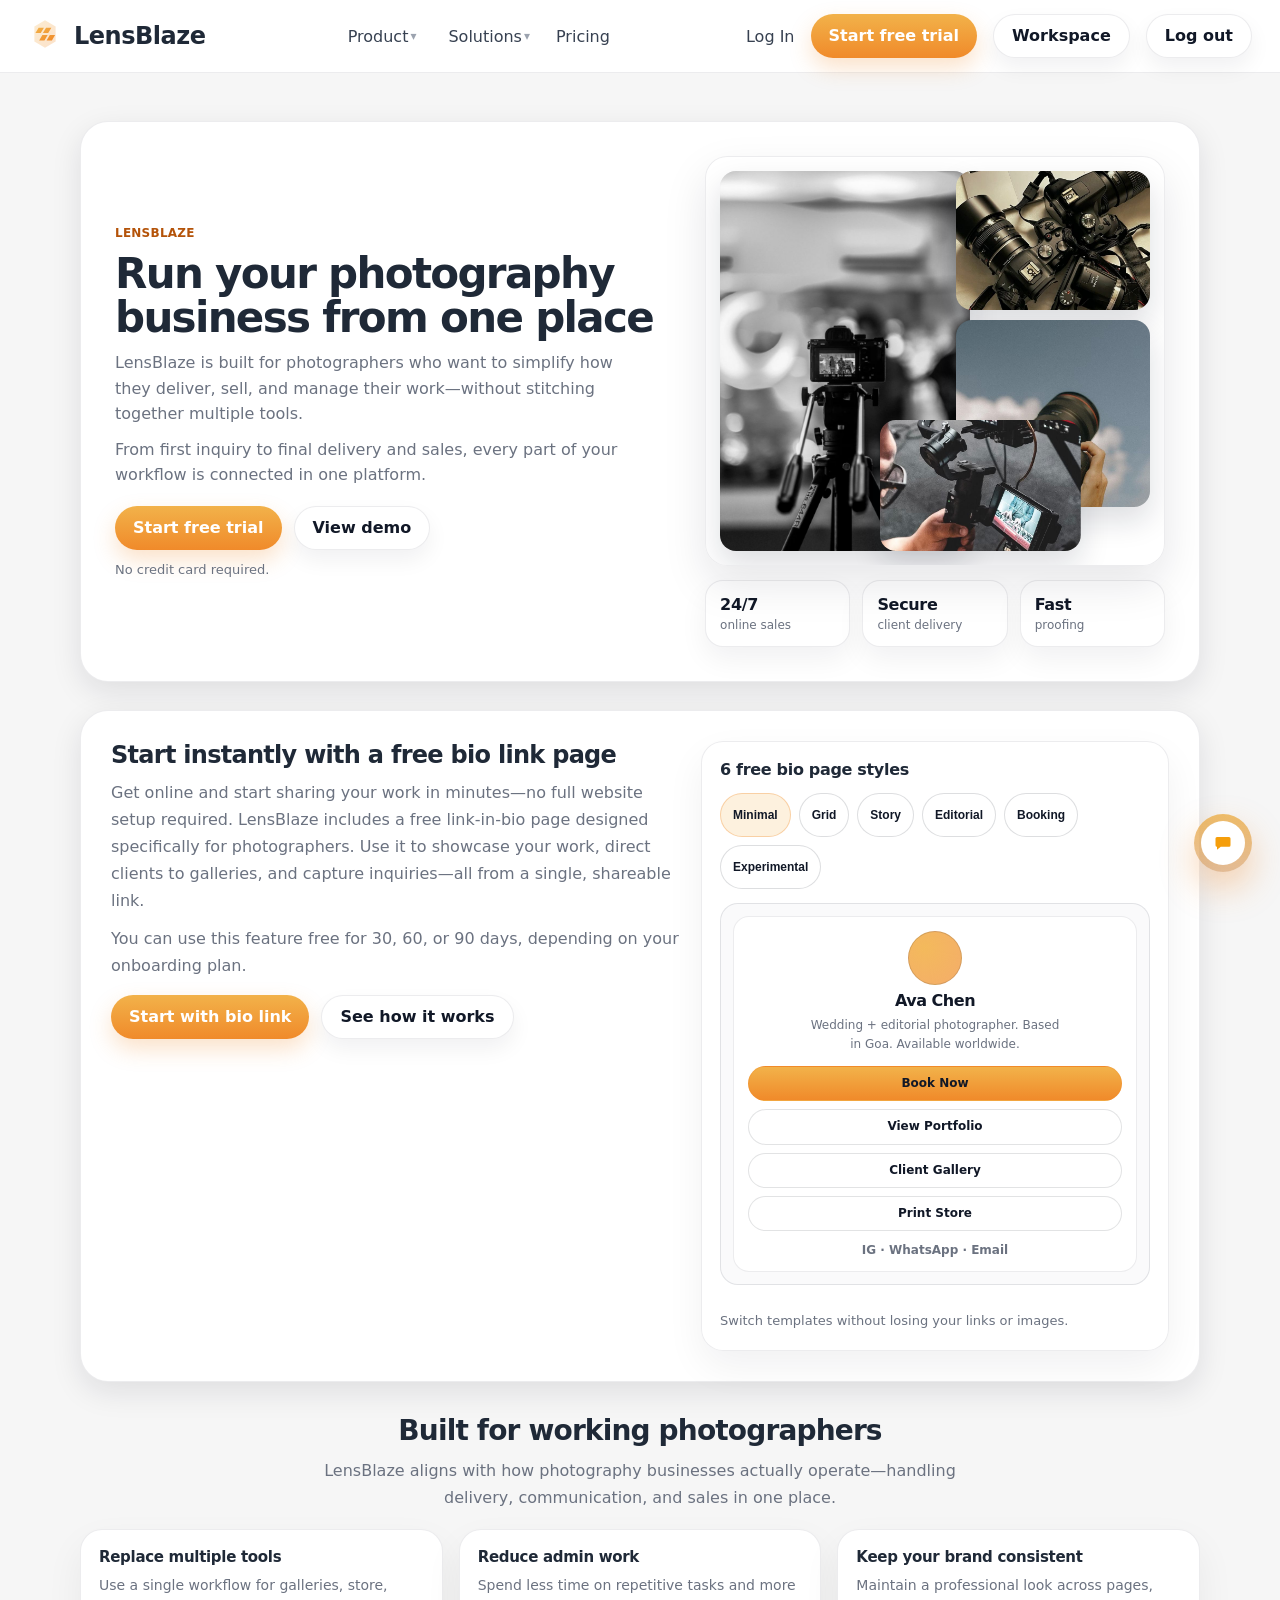
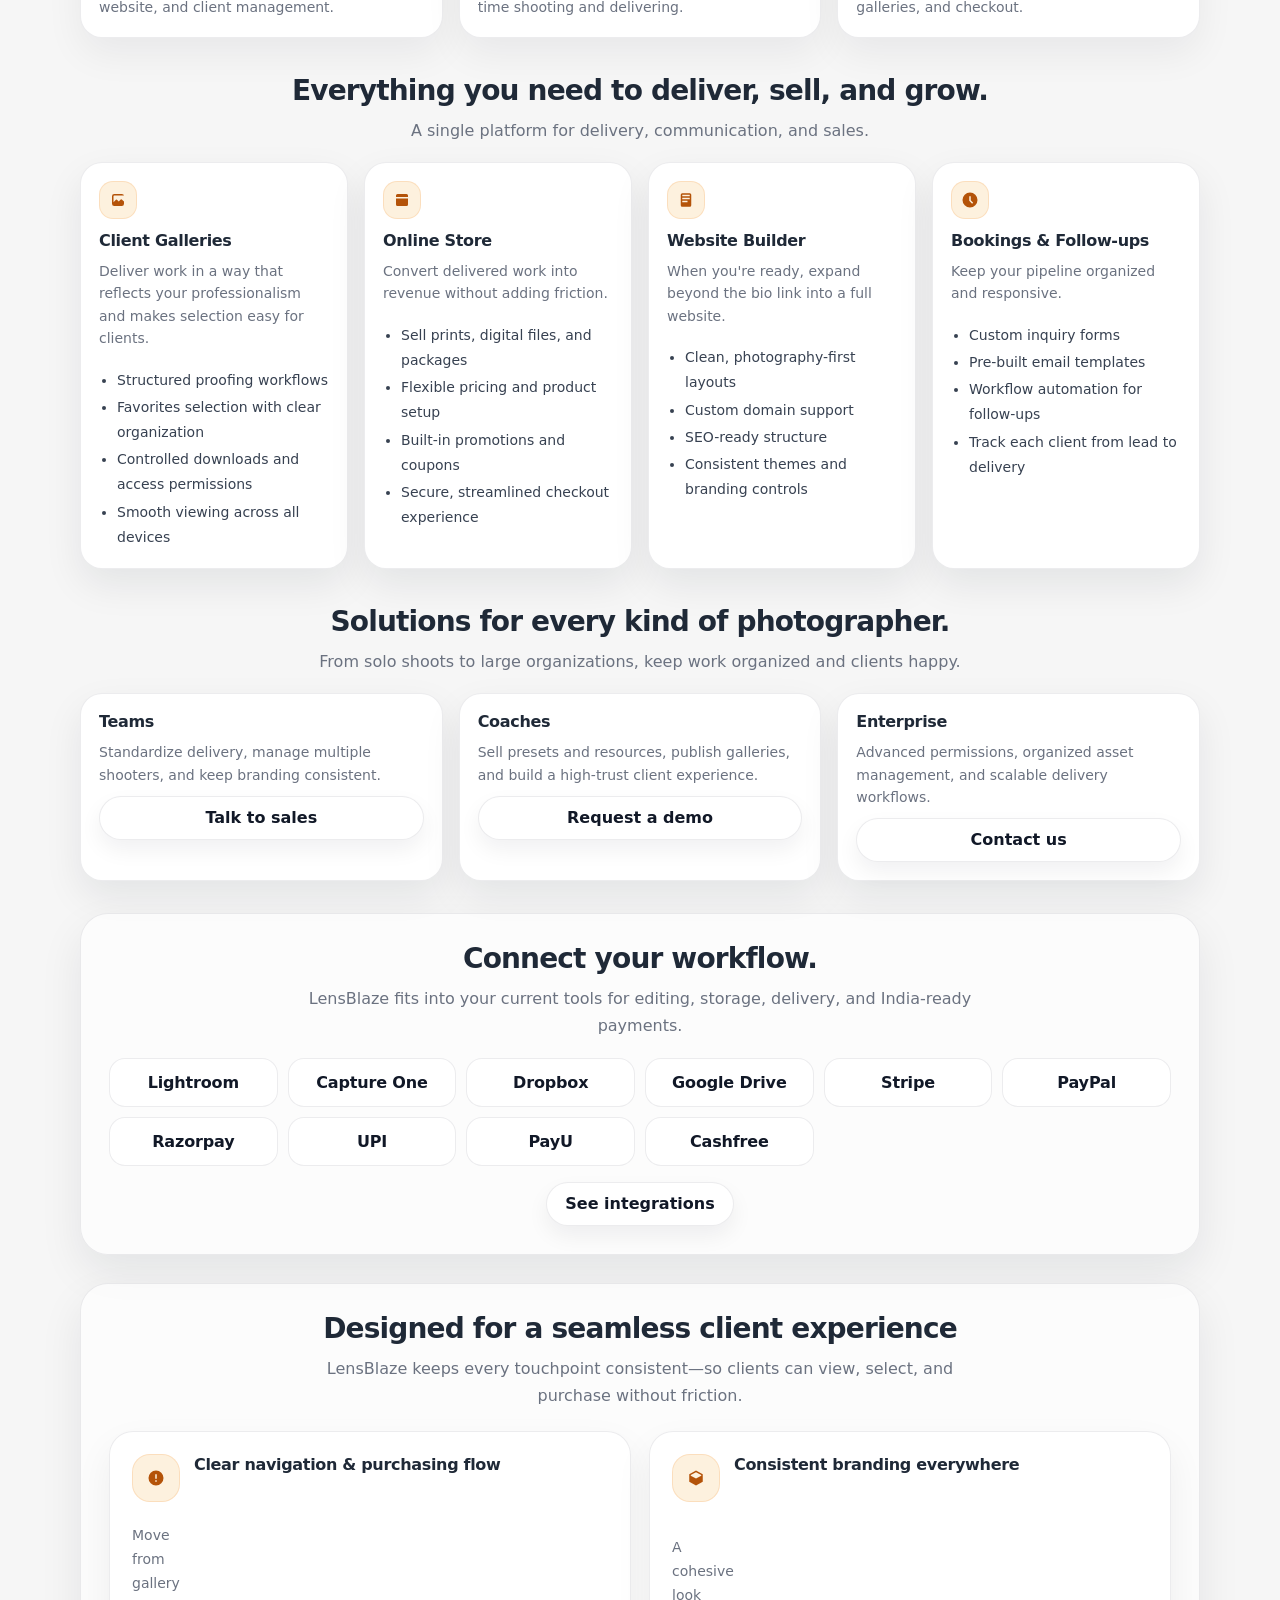
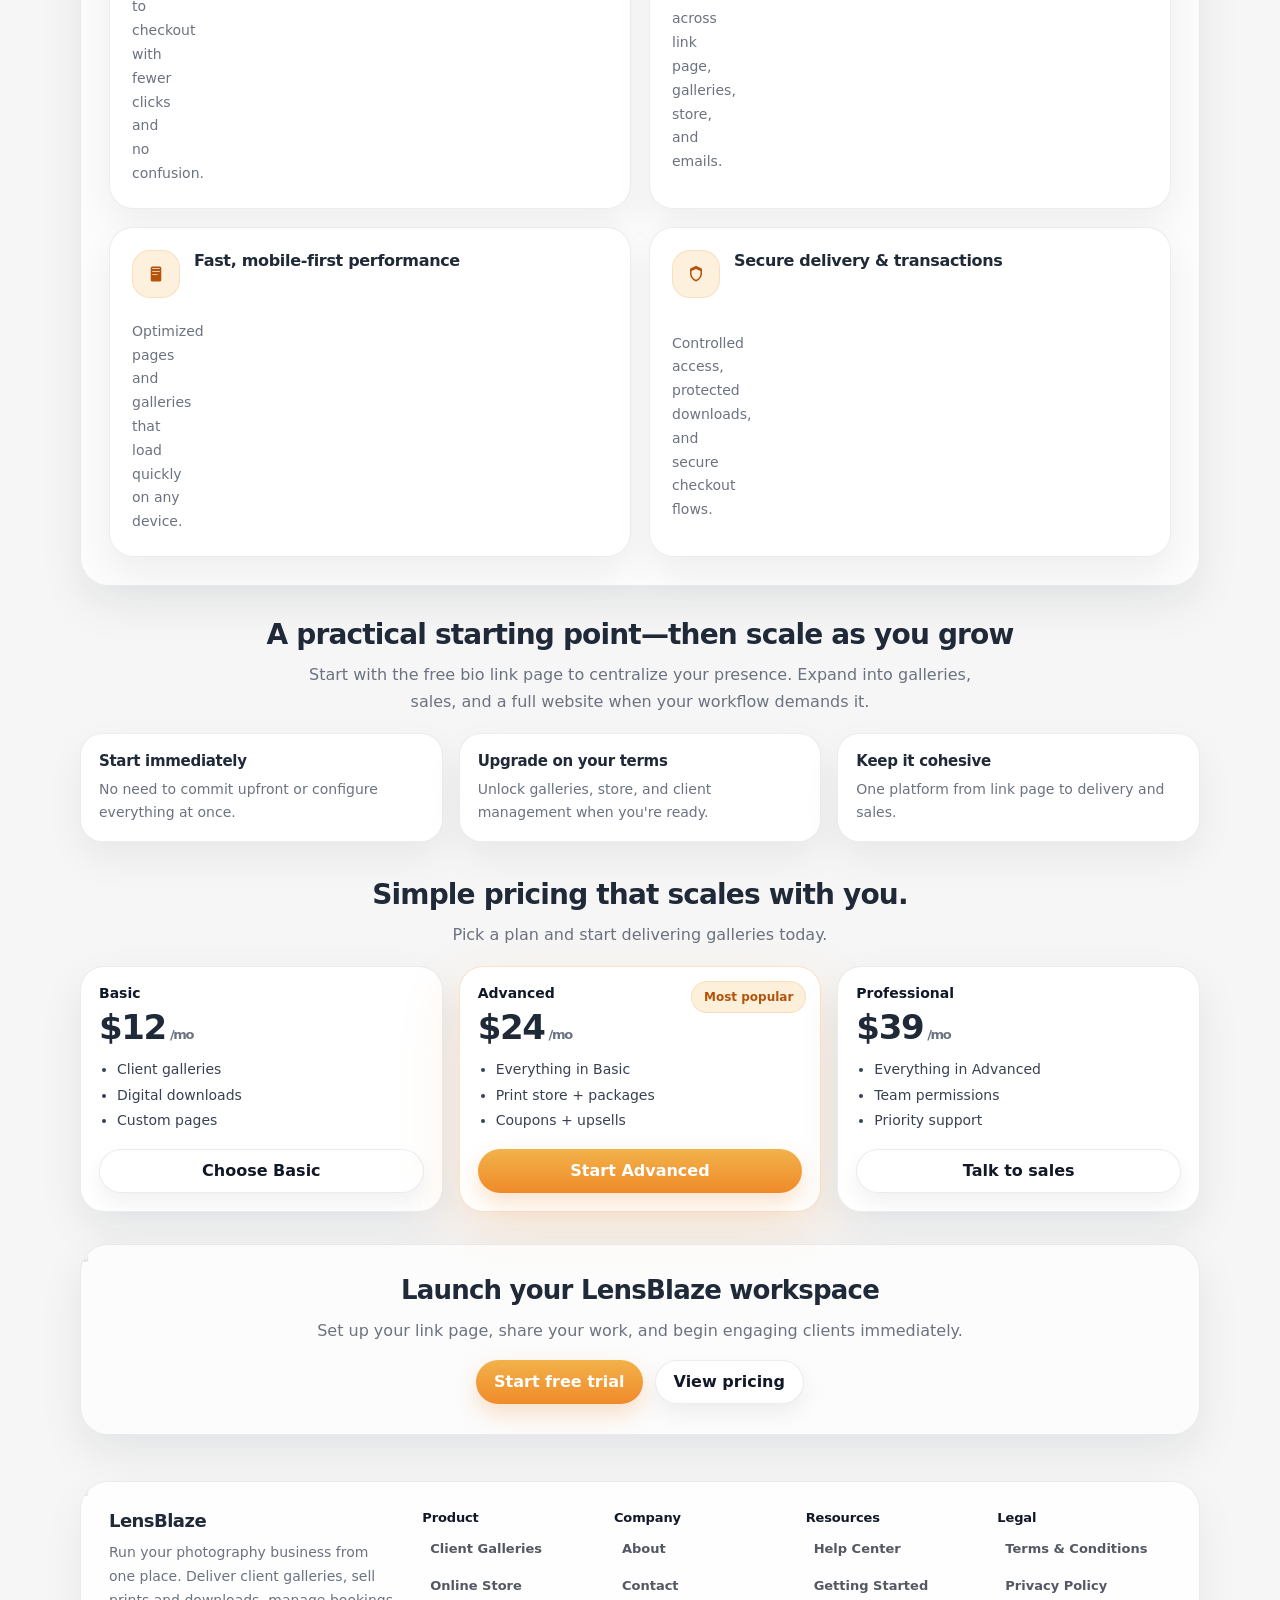
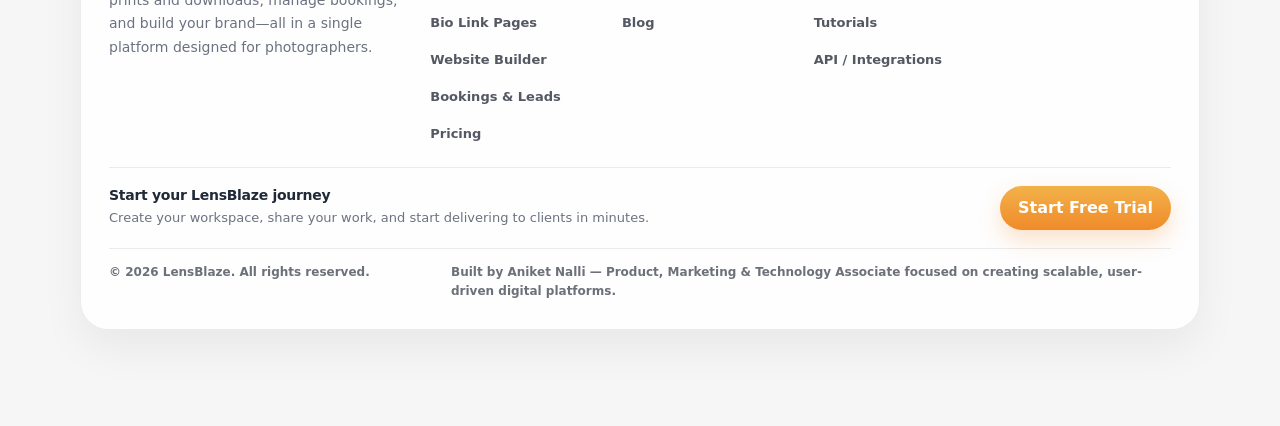
==== commit 85106d81: "feat(ui): improve responsive design and update hero images - Add responsive logo with full name and " ====
--- a/index.html
+++ b/index.html
@@ -29,7 +29,8 @@
               />
             </svg>
           </span>
-          <span class="brand__name">LensBlaze</span>
+          <span class="brand__name brand__name--full">LensBlaze</span>
+          <span class="brand__name brand__name--short" aria-hidden="true">LB</span>
         </a>
 
         <nav class="nav" aria-label="Primary">
@@ -102,19 +103,44 @@
               <div class="hero__fineprint">No credit card required.</div>
             </div>
 
-            <div class="hero__visual" aria-hidden="true">
-              <div class="hero__mock">
-                <div class="hero__mock-top">
-                  <div class="hero__dot"></div>
-                  <div class="hero__dot"></div>
-                  <div class="hero__dot"></div>
-                </div>
-                <div class="hero__mock-body">
-                  <img class="hero__thumb" src="./assets/photo-1.jpg" alt="" decoding="async" fetchpriority="high" />
-                  <img class="hero__thumb" src="./assets/photo-2.jpg" alt="" loading="lazy" decoding="async" />
-                  <img class="hero__thumb" src="./assets/photo-3.jpg" alt="" loading="lazy" decoding="async" />
-                  <img class="hero__thumb" src="./assets/photo-4.jpg" alt="" loading="lazy" decoding="async" />
-                </div>
+            <div class="hero__visual">
+              <div class="hero__gallery" aria-label="Featured photography images">
+                <figure class="hero__photo hero__photo--a">
+                  <img
+                    class="hero__img"
+                    src="./assets/WhatsApp Image 2026-04-01 at 7.44.12 PM.jpeg"
+                    alt="Camera mounted on a tripod with a blurred background"
+                    decoding="async"
+                    fetchpriority="high"
+                  />
+                </figure>
+                <figure class="hero__photo hero__photo--b">
+                  <img
+                    class="hero__img"
+                    src="./assets/WhatsApp Image 2026-04-01 at 7.44.13 PM (1).jpeg"
+                    alt="Camera gear arranged beside a laptop on a desk"
+                    loading="lazy"
+                    decoding="async"
+                  />
+                </figure>
+                <figure class="hero__photo hero__photo--c">
+                  <img
+                    class="hero__img"
+                    src="./assets/WhatsApp Image 2026-04-01 at 7.44.13 PM (2).jpeg"
+                    alt="Hand holding a camera against the sky"
+                    loading="lazy"
+                    decoding="async"
+                  />
+                </figure>
+                <figure class="hero__photo hero__photo--d">
+                  <img
+                    class="hero__img"
+                    src="./assets/WhatsApp Image 2026-04-01 at 7.44.13 PM.jpeg"
+                    alt="Camera mounted on a gimbal rig with a monitor"
+                    loading="lazy"
+                    decoding="async"
+                  />
+                </figure>
               </div>
               <div class="hero__stats">
                 <div class="stat">
@@ -1010,7 +1036,7 @@
       </div>
     </div>
 
-    <div class="modal" id="modal-contact" hidden>
+    <div class="modal modal--support" id="modal-contact" hidden>
       <div class="modal__overlay" data-modal-close="contact" tabindex="-1"></div>
       <div class="modal__panel" role="dialog" aria-modal="true" aria-labelledby="contact-title">
         <div class="modal__head">
@@ -1083,7 +1109,7 @@
       </div>
     </div>
 
-    <div class="modal" id="modal-chatbot" hidden>
+    <div class="modal modal--support" id="modal-chatbot" hidden>
       <div class="modal__overlay" data-modal-close="chatbot" tabindex="-1"></div>
       <div class="modal__panel" role="dialog" aria-modal="true" aria-labelledby="chatbot-title">
         <div class="modal__head">
--- a/styles.css
+++ b/styles.css
@@ -85,10 +85,28 @@
   gap: 12px;
 }
 
+.brand__mark svg {
+  width: clamp(26px, 4vw, 34px);
+  height: clamp(26px, 4vw, 34px);
+}
+
 .brand__name {
-  font-size: 24px;
+  font-size: clamp(18px, 2.2vw, 24px);
   font-weight: 700;
   letter-spacing: -0.02em;
+}
+
+.brand__name--short {
+  display: none;
+}
+
+@media (max-width: 420px) {
+  .brand__name--full {
+    display: none;
+  }
+  .brand__name--short {
+    display: inline;
+  }
 }
 
 .nav {
@@ -662,6 +680,64 @@
   gap: 14px;
 }
 
+.hero__gallery {
+  background: rgba(255, 255, 255, 0.92);
+  border: 1px solid rgba(17, 24, 39, 0.08);
+  border-radius: 22px;
+  overflow: hidden;
+  box-shadow: 0 18px 44px rgba(17, 24, 39, 0.1);
+  padding: 14px;
+  position: relative;
+  height: clamp(300px, 32vw, 440px);
+}
+
+.hero__photo {
+  margin: 0;
+  border-radius: 16px;
+  overflow: hidden;
+  background: rgba(17, 24, 39, 0.08);
+  box-shadow: 0 14px 30px rgba(17, 24, 39, 0.14);
+  position: absolute;
+  inset: auto;
+}
+
+.hero__photo--a {
+  left: 14px;
+  top: 14px;
+  width: calc(56% - 7px);
+  height: calc(100% - 28px);
+}
+
+.hero__photo--b {
+  right: 14px;
+  top: 14px;
+  width: calc(44% - 7px);
+  height: 34%;
+}
+
+.hero__photo--c {
+  right: 14px;
+  top: calc(14px + 34% + 10px);
+  width: calc(44% - 7px);
+  height: 46%;
+}
+
+.hero__photo--d {
+  left: calc(34px + 34%);
+  bottom: 14px;
+  width: 44%;
+  height: 32%;
+  transform: translateX(-8%);
+}
+
+.hero__img {
+  width: 100%;
+  height: 100%;
+  display: block;
+  object-fit: cover;
+  object-position: center;
+}
+
 .hero__mock {
   background: linear-gradient(180deg, rgba(242, 178, 74, 0.18), rgba(240, 138, 42, 0.08));
   border: 1px solid rgba(17, 24, 39, 0.08);
@@ -2007,6 +2083,37 @@
   scroll-margin-top: 92px;
 }
 
+.links-page .content {
+  display: grid;
+  gap: 18px;
+}
+
+.links-nav {
+  display: flex;
+  flex-wrap: wrap;
+  gap: 10px;
+  align-items: center;
+}
+
+.links-page .section__header {
+  text-align: left;
+  justify-items: start;
+}
+
+.links-page .section__title {
+  font-size: 28px;
+}
+
+.links-page .section__subtitle {
+  max-width: 88ch;
+}
+
+.links-page .section {
+  max-width: 1100px;
+  margin-left: auto;
+  margin-right: auto;
+}
+
 .solution-grid {
   display: grid;
   grid-template-columns: repeat(3, minmax(0, 1fr));
@@ -2151,13 +2258,17 @@
   z-index: 80;
   display: grid;
   place-items: center;
+  opacity: 0;
+  transition: opacity 260ms ease;
 }
 
 .modal__overlay {
   position: absolute;
   inset: 0;
   background: rgba(17, 24, 39, 0.55);
-  backdrop-filter: blur(4px);
+  backdrop-filter: blur(8px);
+  opacity: 0;
+  transition: opacity 260ms ease;
 }
 
 .modal__panel {
@@ -2168,8 +2279,66 @@
   border-radius: 22px;
   box-shadow: 0 28px 80px rgba(17, 24, 39, 0.28);
   padding: 16px;
-}
-
+  transform: translateY(10px) scale(0.98);
+  opacity: 0;
+  transition: transform 260ms ease, opacity 260ms ease, width 260ms ease, height 260ms ease;
+  max-height: calc(100vh - 28px);
+  overflow: auto;
+}
+
+.modal.is-open {
+  opacity: 1;
+}
+
+.modal.is-open .modal__overlay {
+  opacity: 1;
+}
+
+.modal.is-open .modal__panel {
+  opacity: 1;
+  transform: translateY(0) scale(1);
+}
+
+.modal--support .modal__panel {
+  width: var(--support-w, 50vw);
+  height: var(--support-h, 50vh);
+  max-width: calc(100vw - 28px);
+  max-height: calc(100vh - 28px);
+  min-width: 320px;
+  min-height: 320px;
+  display: flex;
+  flex-direction: column;
+}
+
+.modal--support .form {
+  flex: 1;
+  min-height: 0;
+  overflow: auto;
+  font-size: 14px;
+}
+
+@media (max-width: 767px) {
+  .modal--support .modal__panel {
+    width: 50vw;
+    height: 50vh;
+    min-width: 280px;
+    min-height: 260px;
+  }
+}
+
+@media (min-width: 768px) and (max-width: 1024px) {
+  .modal--support .modal__panel {
+    width: 50vw;
+    height: 50vh;
+  }
+}
+
+@media (min-width: 1025px) {
+  .modal--support .modal__panel {
+    width: 50vw;
+    height: 50vh;
+  }
+}
 .modal__head {
   display: flex;
   align-items: center;
@@ -2487,6 +2656,23 @@
 }
 
 @media (max-width: 720px) {
+  .topbar__inner {
+    height: auto;
+    flex-wrap: wrap;
+    padding: 12px 16px;
+    align-items: center;
+  }
+  .topbar__actions {
+    width: 100%;
+    justify-content: flex-start;
+    flex-wrap: wrap;
+  }
+  .nav__trigger--profile {
+    max-width: 100%;
+  }
+  .nav__profile-label {
+    max-width: 160px;
+  }
   .auth-brand {
     left: 16px;
   }
@@ -2510,6 +2696,24 @@
     grid-template-columns: 1fr;
     padding: 22px;
   }
+  .hero__gallery {
+    grid-template-columns: 1fr 1fr;
+    grid-template-areas:
+      "a b"
+      "c d";
+  }
+  .hero__photo--a {
+    aspect-ratio: 4 / 5;
+  }
+  .hero__photo--b {
+    aspect-ratio: 4 / 5;
+  }
+  .hero__photo--c {
+    aspect-ratio: 4 / 5;
+  }
+  .hero__photo--d {
+    aspect-ratio: 4 / 5;
+  }
   .hero__title {
     font-size: 34px;
   }
@@ -2519,9 +2723,6 @@
   .grid {
     grid-template-columns: 1fr;
   }
-  .topbar__inner {
-    padding: 0 16px;
-  }
   .page {
     padding: 24px 16px 64px;
   }
@@ -2538,3 +2739,27 @@
     width: 130px;
   }
 }
+
+@media (max-width: 420px) {
+  .hero__gallery {
+    grid-template-columns: 1fr;
+    grid-template-areas:
+      "a"
+      "b"
+      "c"
+      "d";
+  }
+  .hero__photo--a,
+  .hero__photo--b,
+  .hero__photo--c,
+  .hero__photo--d {
+    aspect-ratio: 16 / 10;
+  }
+  .hero__actions {
+    flex-direction: column;
+    align-items: stretch;
+  }
+  .hero__actions .btn {
+    width: 100%;
+  }
+}
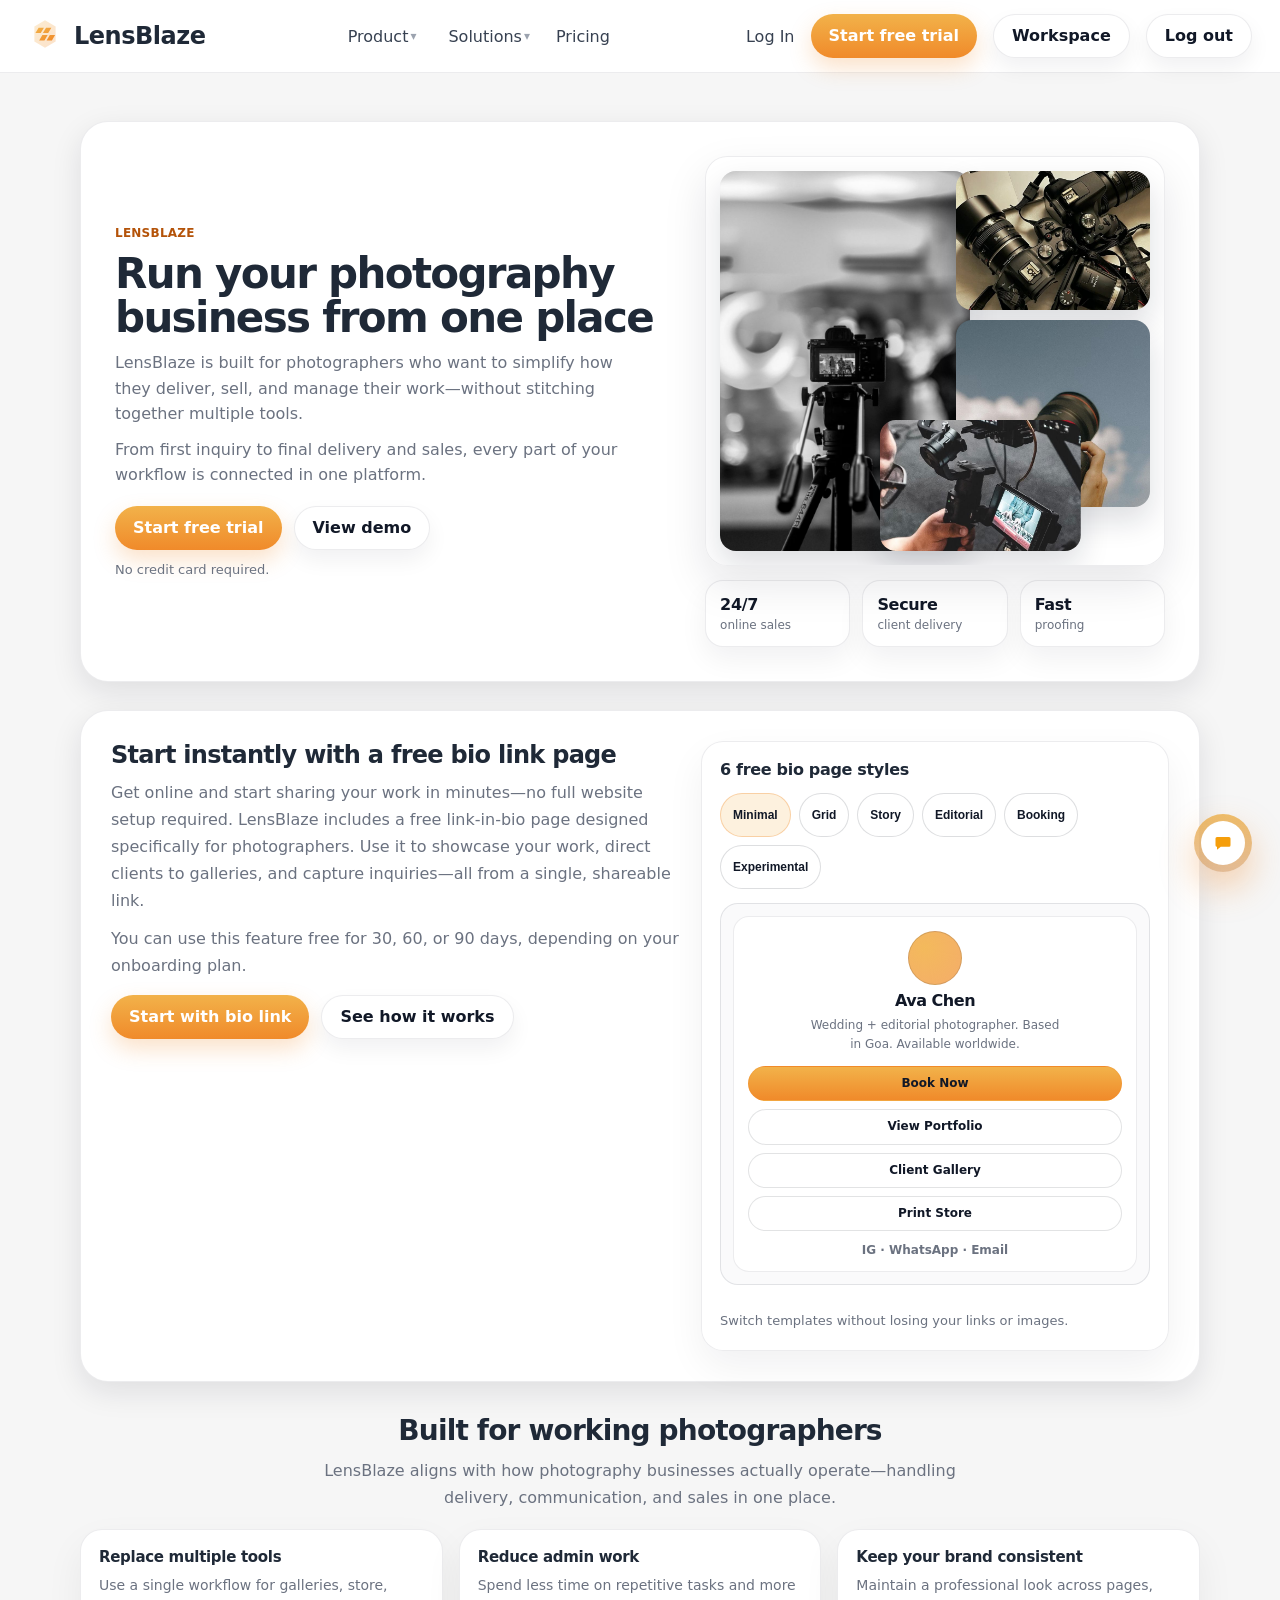
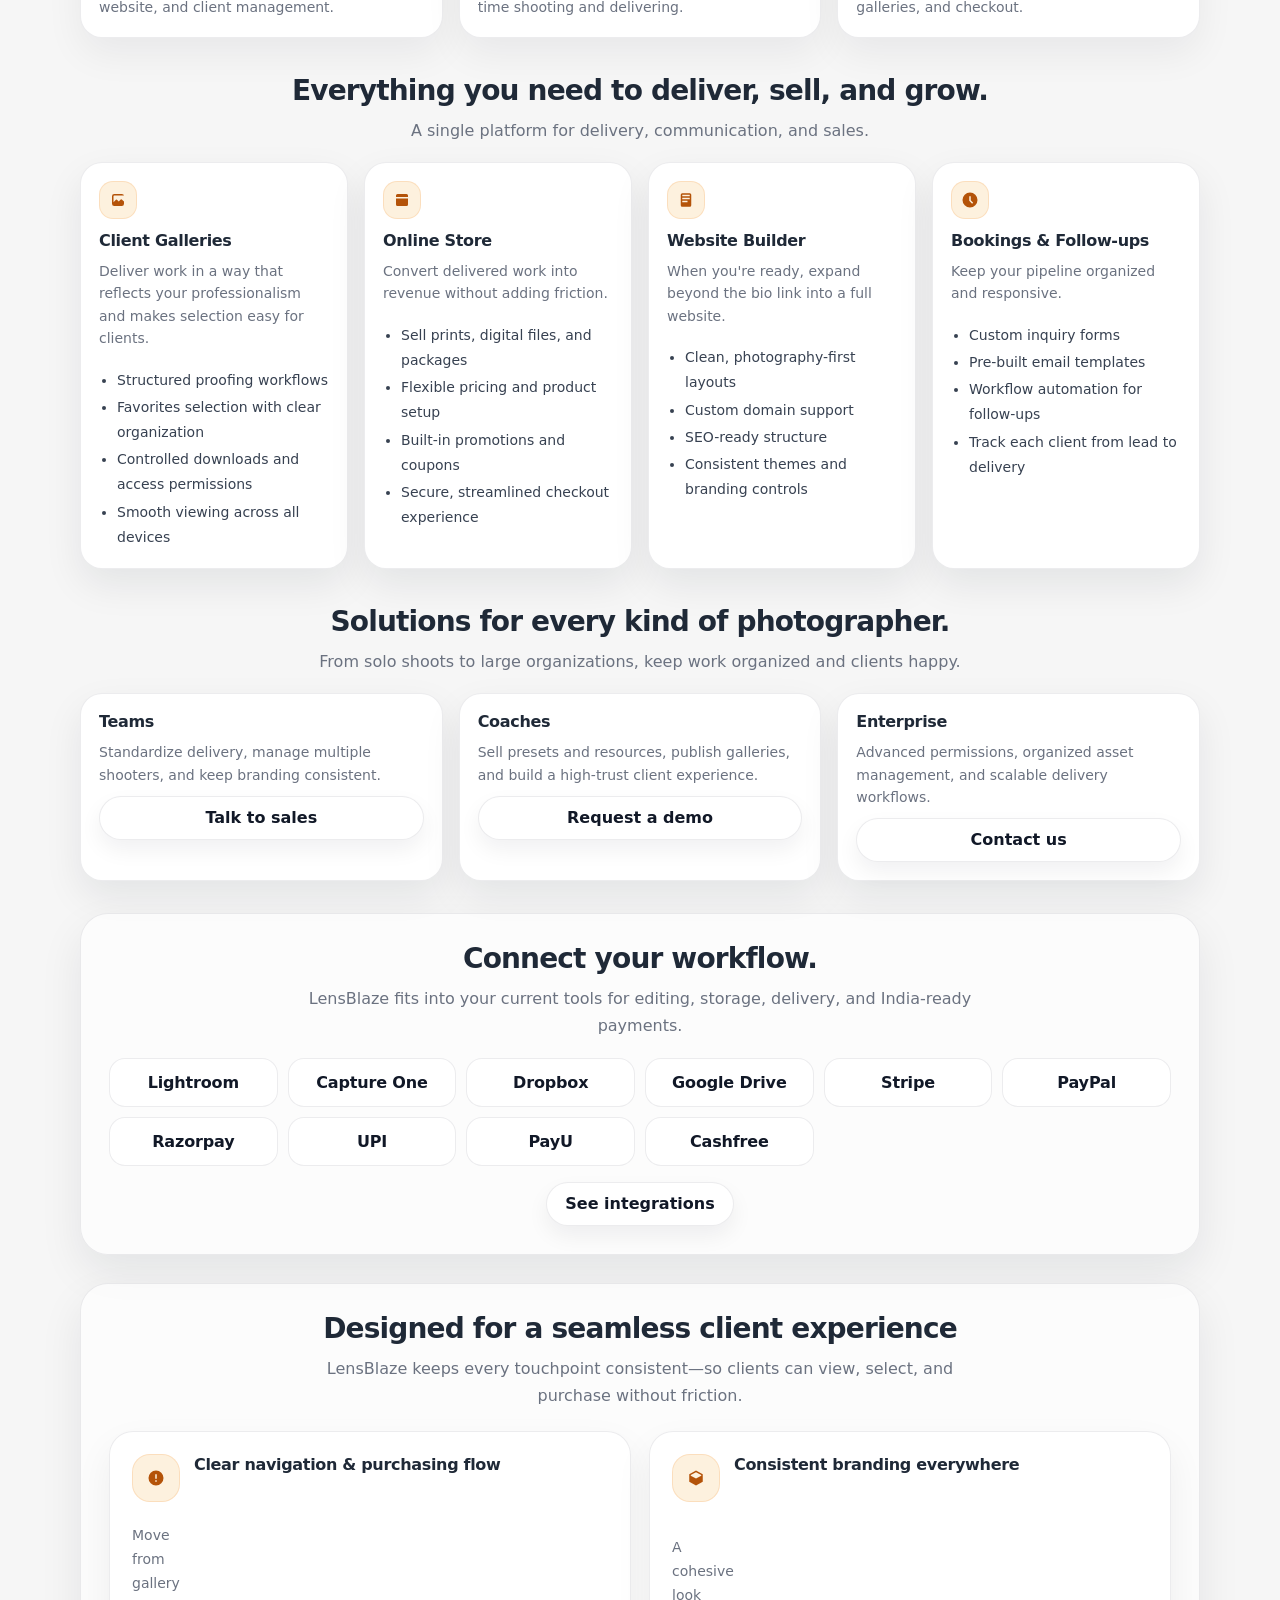
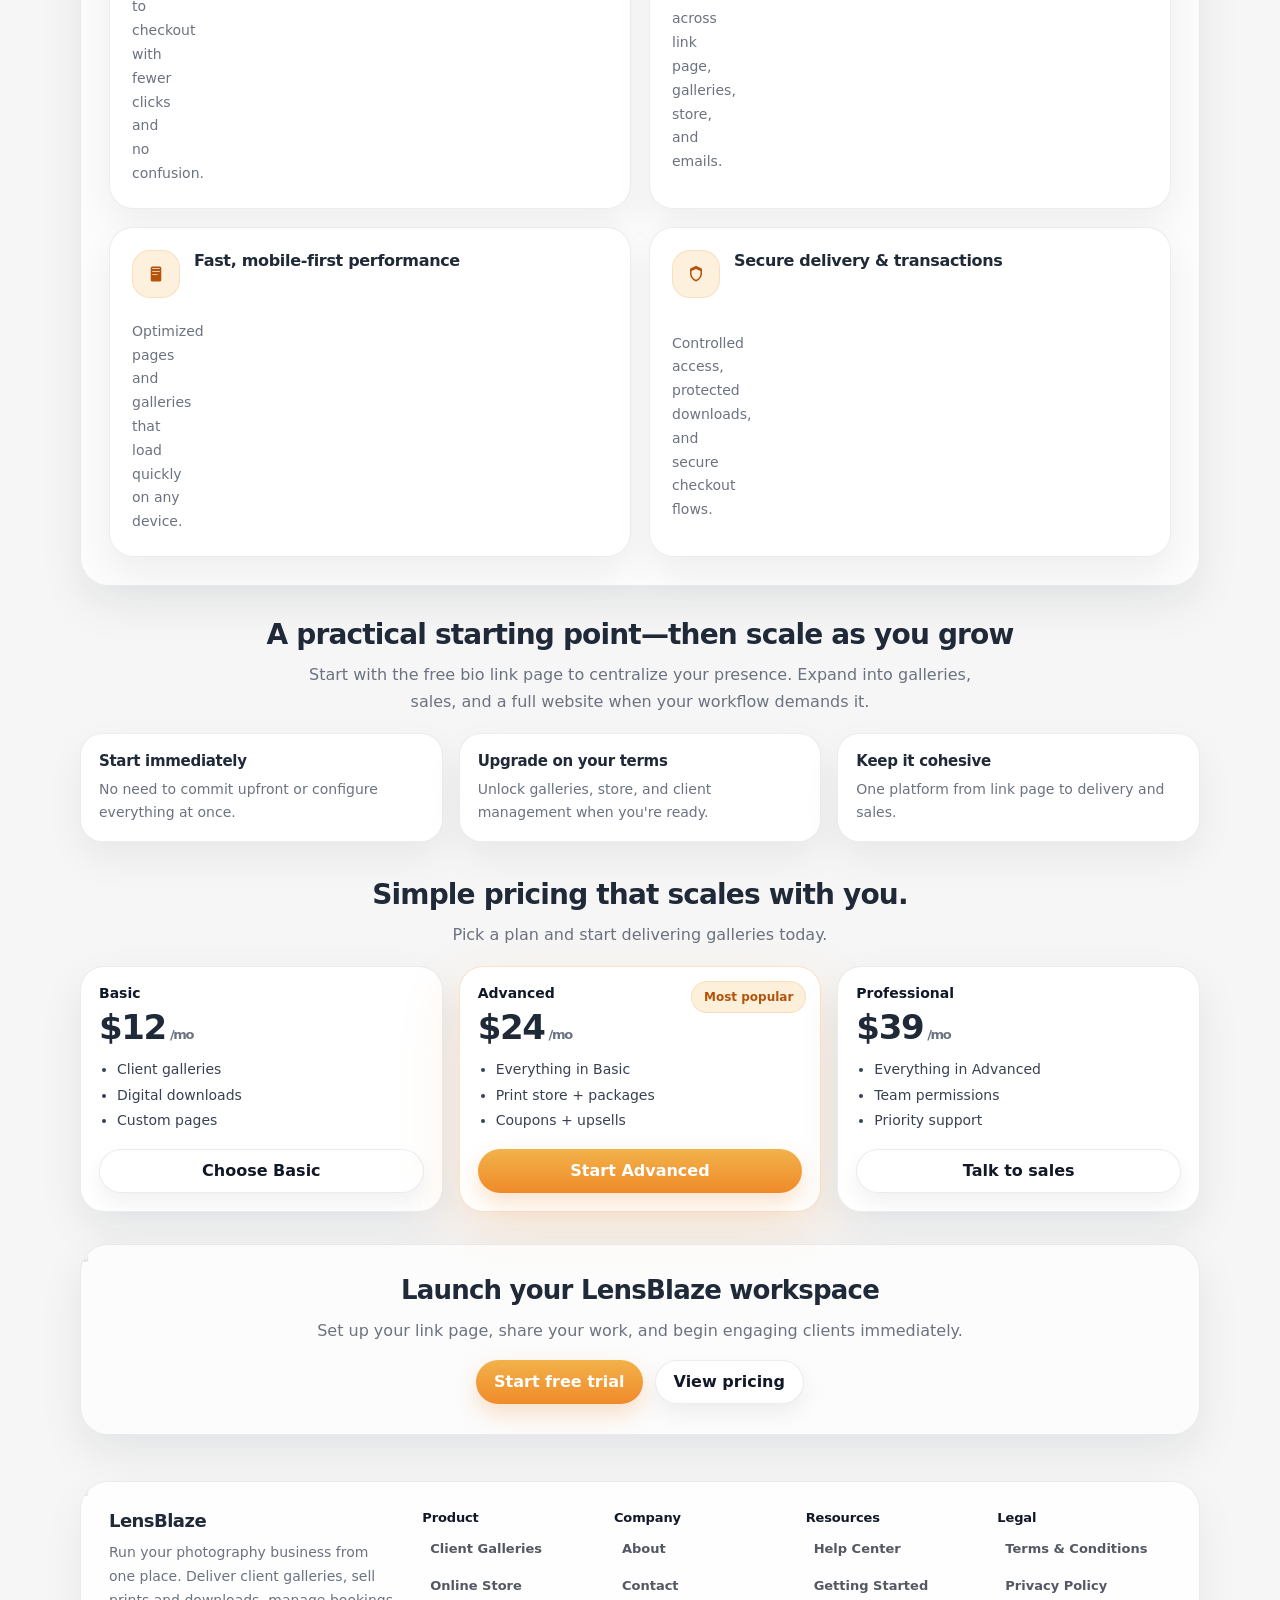
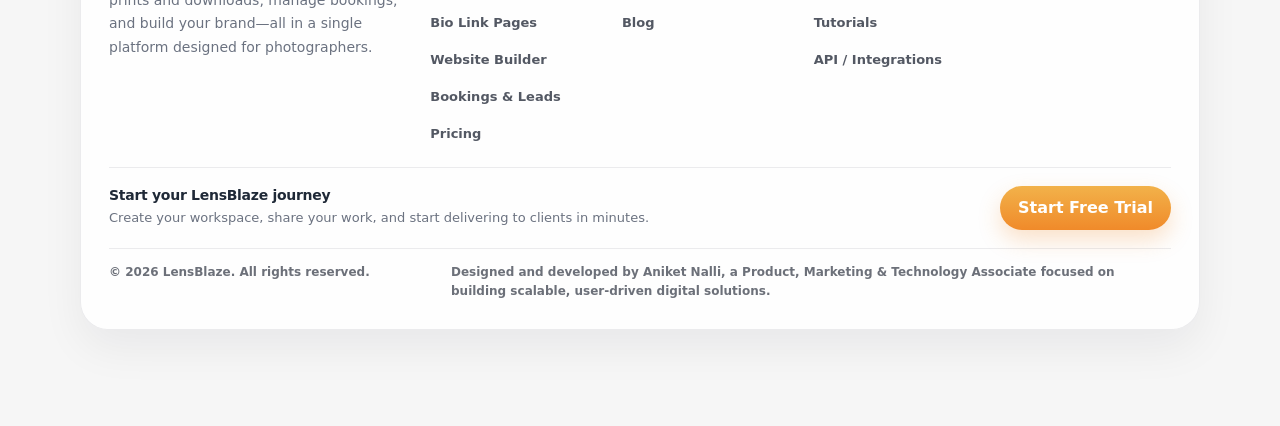
==== commit b869c935: "docs: update footer attribution and improve mobile gallery layout - Standardize attribution text acr" ====
--- a/index.html
+++ b/index.html
@@ -939,8 +939,7 @@
           <div class="footer__bottom">
             <div>© 2026 LensBlaze. All rights reserved.</div>
             <div class="footer__by">
-              Built by Aniket Nalli — Product, Marketing & Technology Associate focused on creating scalable, user-driven
-              digital platforms.
+              Designed and developed by Aniket Nalli, a Product, Marketing & Technology Associate focused on building scalable, user-driven digital solutions.
             </div>
           </div>
         </footer>
--- a/styles.css
+++ b/styles.css
@@ -2697,10 +2697,19 @@
     padding: 22px;
   }
   .hero__gallery {
+    display: grid;
     grid-template-columns: 1fr 1fr;
     grid-template-areas:
       "a b"
       "c d";
+    gap: 10px;
+    height: auto;
+  }
+  .hero__photo {
+    position: static;
+    width: auto;
+    height: auto;
+    transform: none;
   }
   .hero__photo--a {
     aspect-ratio: 4 / 5;
@@ -2742,12 +2751,21 @@
 
 @media (max-width: 420px) {
   .hero__gallery {
+    display: grid;
     grid-template-columns: 1fr;
     grid-template-areas:
       "a"
       "b"
       "c"
       "d";
+    gap: 10px;
+    height: auto;
+  }
+  .hero__photo {
+    position: static;
+    width: auto;
+    height: auto;
+    transform: none;
   }
   .hero__photo--a,
   .hero__photo--b,
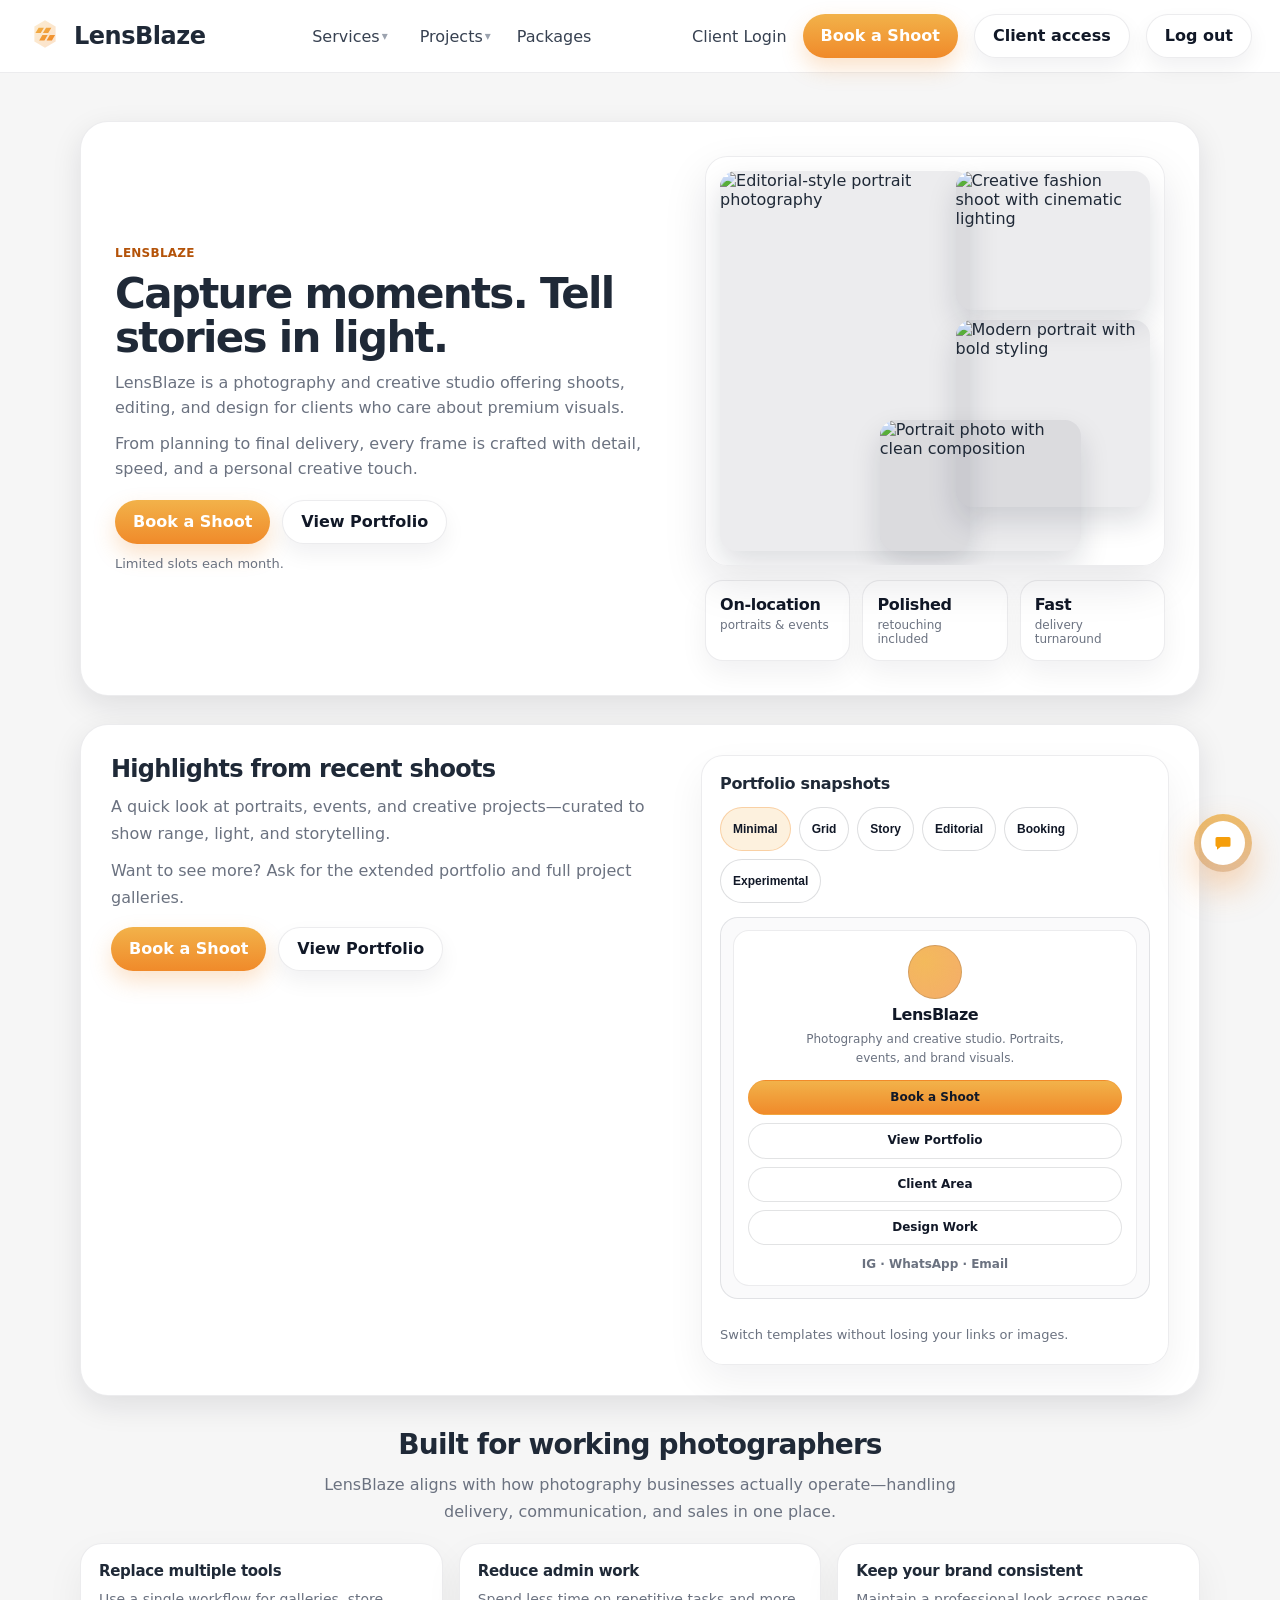
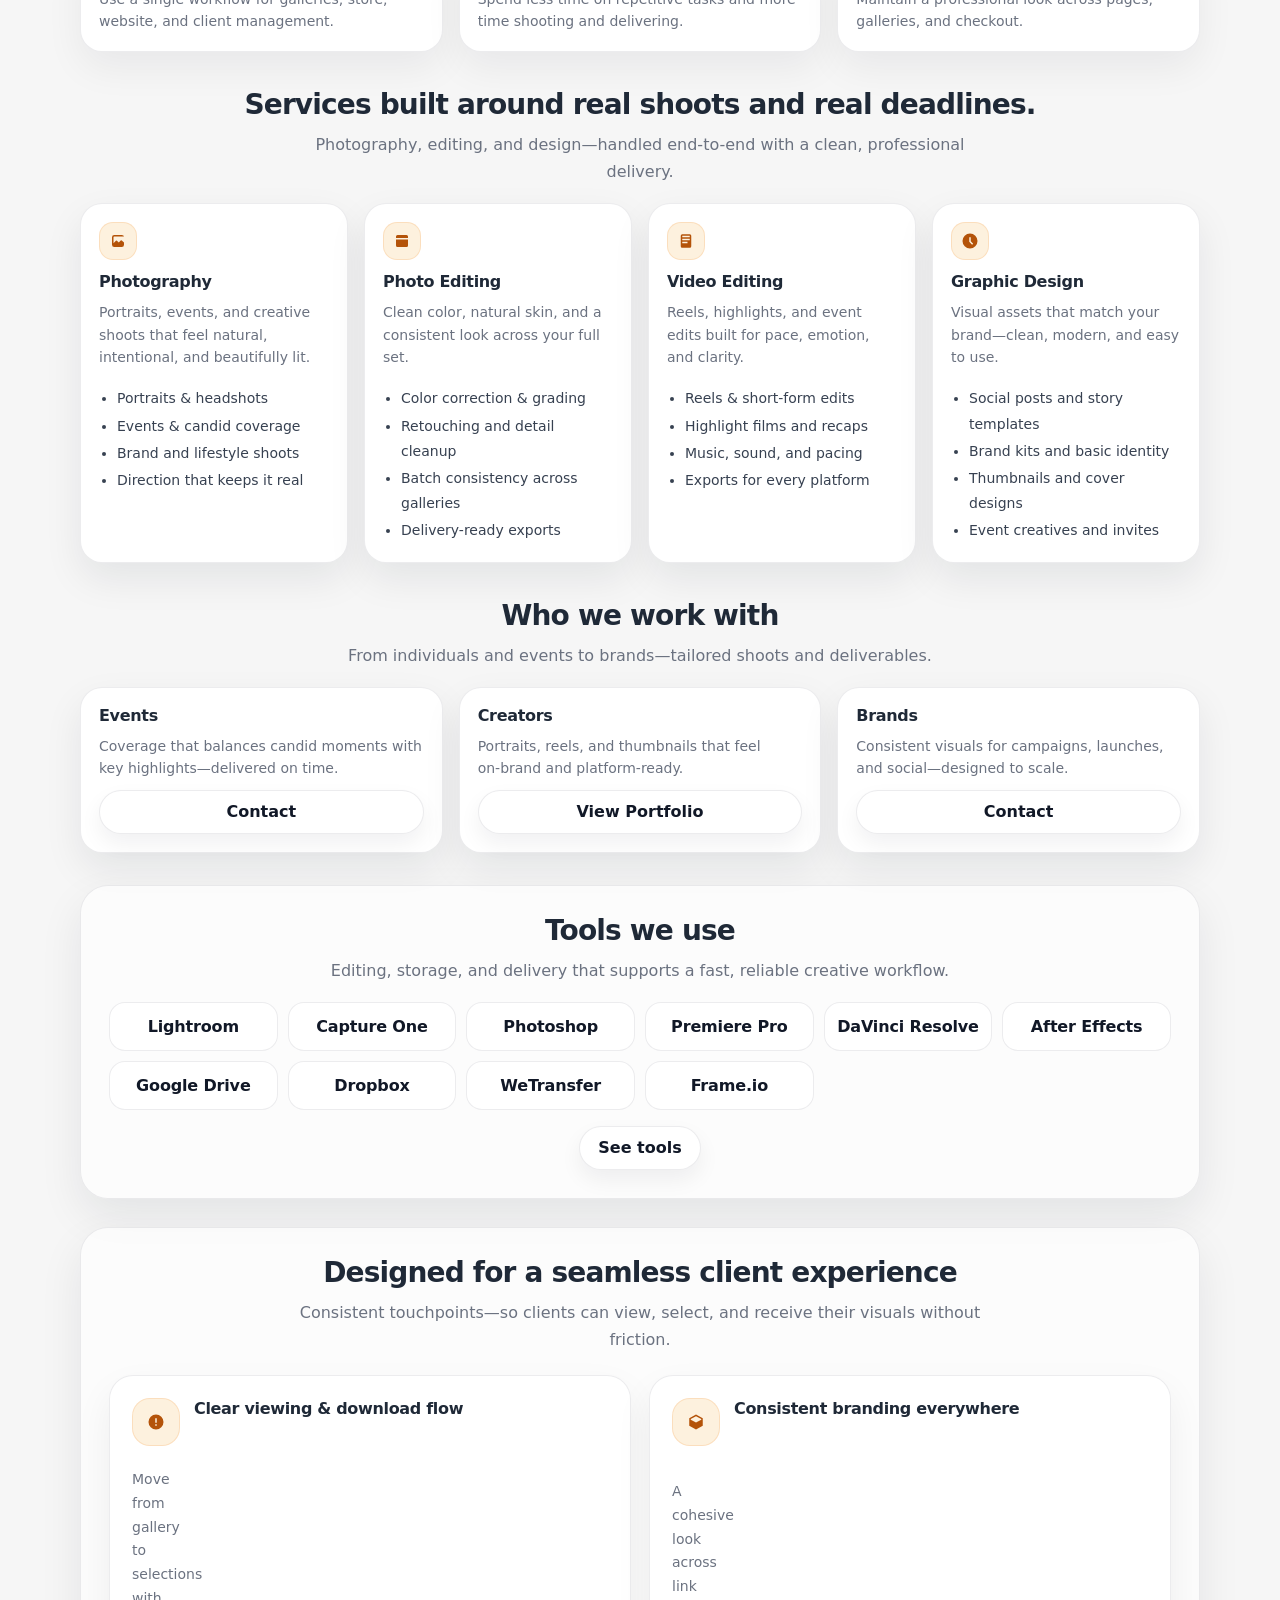
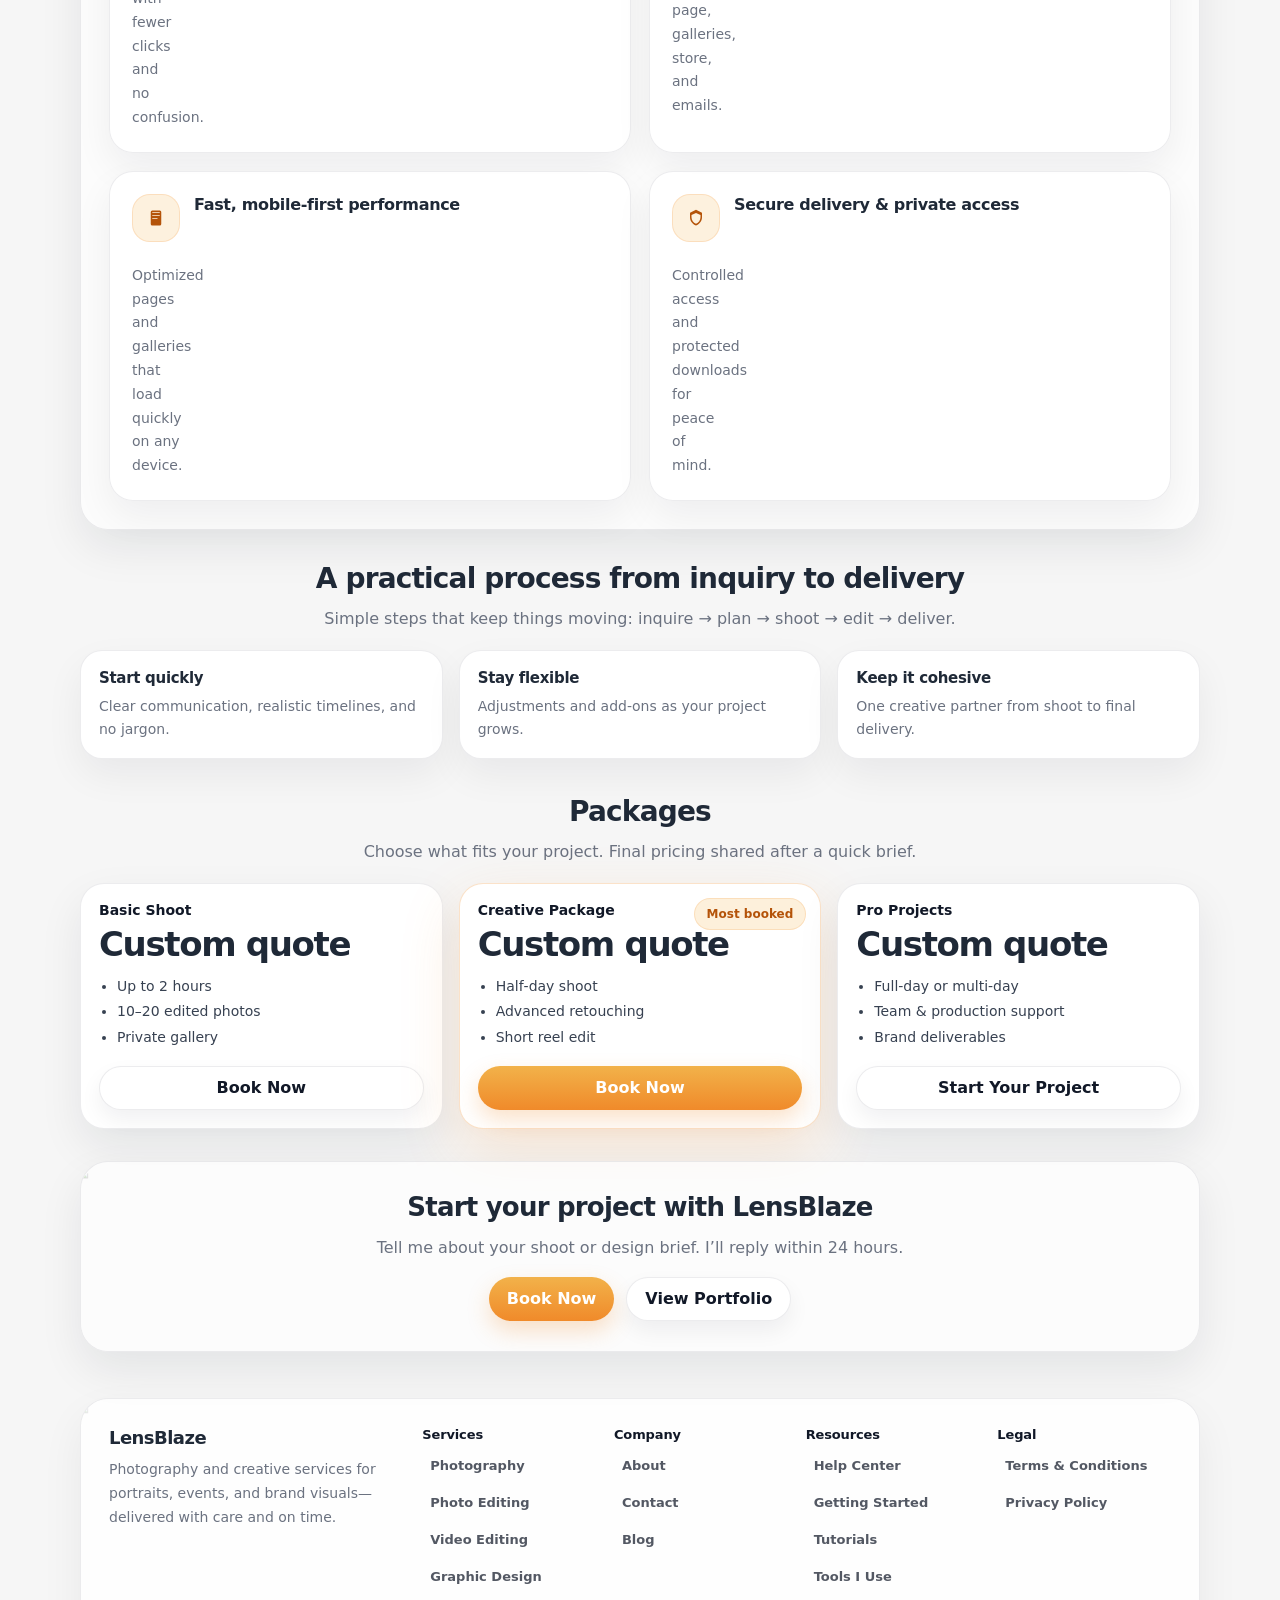
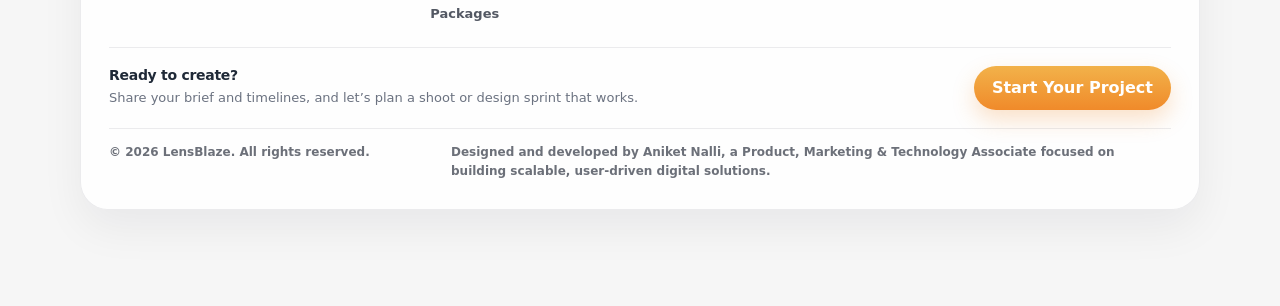
==== commit 76507828: "refactor: rebrand landing page from SaaS platform to photography studio - Change navigation, hero, a" ====
--- a/index.html
+++ b/index.html
@@ -36,35 +36,35 @@
         <nav class="nav" aria-label="Primary">
           <div class="nav__item nav__dropdown">
             <button class="nav__trigger" type="button" aria-expanded="false">
-              Product <span class="nav__chev" aria-hidden="true">▾</span>
+              Services <span class="nav__chev" aria-hidden="true">▾</span>
             </button>
-            <div class="nav__menu" role="menu" aria-label="Product">
+            <div class="nav__menu" role="menu" aria-label="Services">
               <a class="nav__link" href="#overview" role="menuitem">Overview</a>
-              <a class="nav__link" href="#workspace" role="menuitem" data-auth-show="in">Workspace</a>
-              <a class="nav__link" href="#bio" role="menuitem">Bio link page</a>
-              <a class="nav__link" href="#features" role="menuitem">Features</a>
-              <a class="nav__link" href="#integrations" role="menuitem">Integrations</a>
+              <a class="nav__link" href="#workspace" role="menuitem" data-auth-show="in">Client access</a>
+              <a class="nav__link" href="#bio" role="menuitem">Highlights</a>
+              <a class="nav__link" href="#features" role="menuitem">Services</a>
+              <a class="nav__link" href="#integrations" role="menuitem">Tools</a>
             </div>
           </div>
 
           <div class="nav__item nav__dropdown">
             <button class="nav__trigger" type="button" aria-expanded="false">
-              Solutions <span class="nav__chev" aria-hidden="true">▾</span>
+              Projects <span class="nav__chev" aria-hidden="true">▾</span>
             </button>
-            <div class="nav__menu" role="menu" aria-label="Solutions">
-              <a class="nav__link" href="#solutions-teams" role="menuitem">Teams</a>
-              <a class="nav__link" href="#solutions-coaches" role="menuitem">Coaches</a>
-              <a class="nav__link" href="#solutions-enterprise" role="menuitem">Enterprise</a>
-            </div>
-          </div>
-
-          <a class="nav__plain" href="#pricing">Pricing</a>
+            <div class="nav__menu" role="menu" aria-label="Projects">
+              <a class="nav__link" href="#solutions-teams" role="menuitem">Events</a>
+              <a class="nav__link" href="#solutions-coaches" role="menuitem">Creators</a>
+              <a class="nav__link" href="#solutions-enterprise" role="menuitem">Brands</a>
+            </div>
+          </div>
+
+          <a class="nav__plain" href="#pricing">Packages</a>
         </nav>
 
         <div class="topbar__actions">
-          <a class="topbar__login" href="./login.html" data-auth-show="out">Log In</a>
-          <a class="btn btn--primary" href="#signup" data-modal="signup" data-auth-show="out">Start free trial</a>
-          <a class="btn btn--secondary" href="#workspace" data-auth-show="in">Workspace</a>
+          <a class="topbar__login" href="./login.html" data-auth-show="out">Client Login</a>
+          <a class="btn btn--primary" href="#signup" data-modal="signup" data-auth-show="out">Book a Shoot</a>
+          <a class="btn btn--secondary" href="#workspace" data-auth-show="in">Client access</a>
           <div class="nav__dropdown nav__dropdown--profile" data-auth-show="in">
             <button class="nav__trigger nav__trigger--profile" type="button" aria-expanded="false" id="nav-profile-trigger">
               <span class="nav__avatar" id="nav-avatar" aria-hidden="true"></span>
@@ -72,8 +72,8 @@
               <span class="nav__chev" aria-hidden="true">▾</span>
             </button>
             <div class="nav__menu nav__menu--right" role="menu" aria-label="Profile">
-              <a class="nav__link" href="#workspace" role="menuitem" id="nav-profile-view">View profile</a>
-              <button class="nav__link nav__link--btn" type="button" role="menuitem" id="nav-profile-settings">Settings</button>
+              <a class="nav__link" href="#workspace" role="menuitem" id="nav-profile-view">View details</a>
+              <button class="nav__link nav__link--btn" type="button" role="menuitem" id="nav-profile-settings">Preferences</button>
               <button class="nav__link nav__link--btn" type="button" role="menuitem" id="nav-profile-logout">Log out</button>
             </div>
           </div>
@@ -88,19 +88,19 @@
           <div class="hero__inner">
             <div class="hero__copy">
               <div class="hero__eyebrow">LensBlaze</div>
-              <h1 class="hero__title">Run your photography business from one place</h1>
+              <h1 class="hero__title">Capture moments. Tell stories in light.</h1>
               <p class="hero__lead">
-                LensBlaze is built for photographers who want to simplify how they deliver, sell, and manage their
-                work—without stitching together multiple tools.
+                LensBlaze is a photography and creative studio offering shoots, editing, and design for clients who care about
+                premium visuals.
               </p>
               <p class="hero__lead hero__lead--secondary">
-                From first inquiry to final delivery and sales, every part of your workflow is connected in one platform.
+                From planning to final delivery, every frame is crafted with detail, speed, and a personal creative touch.
               </p>
               <div class="hero__actions">
-                <a class="btn btn--primary" href="#signup" data-modal="signup">Start free trial</a>
-                <a class="btn btn--secondary" href="#demo" data-modal="demo">View demo</a>
-              </div>
-              <div class="hero__fineprint">No credit card required.</div>
+                <a class="btn btn--primary" href="#signup" data-modal="signup">Book a Shoot</a>
+                <a class="btn btn--secondary" href="#demo" data-modal="demo">View Portfolio</a>
+              </div>
+              <div class="hero__fineprint">Limited slots each month.</div>
             </div>
 
             <div class="hero__visual">
@@ -108,8 +108,8 @@
                 <figure class="hero__photo hero__photo--a">
                   <img
                     class="hero__img"
-                    src="./assets/WhatsApp Image 2026-04-01 at 7.44.12 PM.jpeg"
-                    alt="Camera mounted on a tripod with a blurred background"
+                    src="https://ik.imagekit.io/ikmedia/docs_images/examples/example_fashion_1.jpg"
+                    alt="Editorial-style portrait photography"
                     decoding="async"
                     fetchpriority="high"
                   />
@@ -117,8 +117,8 @@
                 <figure class="hero__photo hero__photo--b">
                   <img
                     class="hero__img"
-                    src="./assets/WhatsApp Image 2026-04-01 at 7.44.13 PM (1).jpeg"
-                    alt="Camera gear arranged beside a laptop on a desk"
+                    src="https://ik.imagekit.io/ikmedia/docs_images/examples/example_fashion_2.jpg"
+                    alt="Creative fashion shoot with cinematic lighting"
                     loading="lazy"
                     decoding="async"
                   />
@@ -126,8 +126,8 @@
                 <figure class="hero__photo hero__photo--c">
                   <img
                     class="hero__img"
-                    src="./assets/WhatsApp Image 2026-04-01 at 7.44.13 PM (2).jpeg"
-                    alt="Hand holding a camera against the sky"
+                    src="https://ik.imagekit.io/ikmedia/docs_images/examples/example_fashion_3.jpg"
+                    alt="Modern portrait with bold styling"
                     loading="lazy"
                     decoding="async"
                   />
@@ -135,8 +135,8 @@
                 <figure class="hero__photo hero__photo--d">
                   <img
                     class="hero__img"
-                    src="./assets/WhatsApp Image 2026-04-01 at 7.44.13 PM.jpeg"
-                    alt="Camera mounted on a gimbal rig with a monitor"
+                    src="https://ik.imagekit.io/ikmedia/docs_images/examples/example_portrait_1.jpg"
+                    alt="Portrait photo with clean composition"
                     loading="lazy"
                     decoding="async"
                   />
@@ -144,16 +144,16 @@
               </div>
               <div class="hero__stats">
                 <div class="stat">
-                  <div class="stat__value">24/7</div>
-                  <div class="stat__label">online sales</div>
+                  <div class="stat__value">On‑location</div>
+                  <div class="stat__label">portraits & events</div>
                 </div>
                 <div class="stat">
-                  <div class="stat__value">Secure</div>
-                  <div class="stat__label">client delivery</div>
+                  <div class="stat__value">Polished</div>
+                  <div class="stat__label">retouching included</div>
                 </div>
                 <div class="stat">
                   <div class="stat__value">Fast</div>
-                  <div class="stat__label">proofing</div>
+                  <div class="stat__label">delivery turnaround</div>
                 </div>
               </div>
             </div>
@@ -466,26 +466,24 @@
           </div>
         </section>
 
-        <section id="bio" class="bio anchor" aria-label="Bio link page">
+        <section id="bio" class="bio anchor" aria-label="Highlights">
           <div class="bio__grid">
             <div class="bio__copy">
-              <h2 class="bio__title">Start instantly with a free bio link page</h2>
+              <h2 class="bio__title">Highlights from recent shoots</h2>
               <p class="bio__text">
-                Get online and start sharing your work in minutes—no full website setup required. LensBlaze includes a
-                free link-in-bio page designed specifically for photographers. Use it to showcase your work, direct
-                clients to galleries, and capture inquiries—all from a single, shareable link.
+                A quick look at portraits, events, and creative projects—curated to show range, light, and storytelling.
               </p>
               <p class="bio__text">
-                You can use this feature free for 30, 60, or 90 days, depending on your onboarding plan.
+                Want to see more? Ask for the extended portfolio and full project galleries.
               </p>
               <div class="bio__actions">
-                <a class="btn btn--primary" href="#signup" data-modal="signup" data-plan="Basic">Start with bio link</a>
-                <a class="btn btn--secondary" href="#demo" data-modal="demo">See how it works</a>
+                <a class="btn btn--primary" href="#contact" data-modal="contact" data-plan="Basic">Book a Shoot</a>
+                <a class="btn btn--secondary" href="#demo" data-modal="demo">View Portfolio</a>
               </div>
             </div>
 
             <div class="bio__card bio__card--templates">
-              <div class="bio__card-title bio__card-title--flush">6 free bio page styles</div>
+              <div class="bio__card-title bio__card-title--flush">Portfolio snapshots</div>
               <div class="template-tabs" role="tablist" aria-label="Bio templates">
                 <button class="template-tab is-active" type="button" data-template-tab="minimal">Minimal</button>
                 <button class="template-tab" type="button" data-template-tab="grid">Grid</button>
@@ -499,16 +497,16 @@
                 <div class="tp" aria-label="Bio template preview">
                   <div class="tp__profile">
                     <div class="tp__avatar" aria-hidden="true"></div>
-                    <div class="tp__name">Ava Chen</div>
-                    <div class="tp__bio">Wedding + editorial photographer. Based in Goa. Available worldwide.</div>
+                    <div class="tp__name">LensBlaze</div>
+                    <div class="tp__bio">Photography and creative studio. Portraits, events, and brand visuals.</div>
                   </div>
 
                   <div class="tp__module tp__module--links">
                     <div class="tp__links" aria-label="Primary links">
-                      <a class="tp__link tp__link--primary" href="#">Book Now</a>
+                      <a class="tp__link tp__link--primary" href="#">Book a Shoot</a>
                       <a class="tp__link" href="#">View Portfolio</a>
-                      <a class="tp__link" href="#">Client Gallery</a>
-                      <a class="tp__link" href="#">Print Store</a>
+                      <a class="tp__link" href="#">Client Area</a>
+                      <a class="tp__link" href="#">Design Work</a>
                     </div>
                   </div>
 
@@ -607,8 +605,8 @@
 
         <section id="features" class="section anchor" aria-label="Capabilities">
           <header class="section__header">
-            <h2 class="section__title">Everything you need to deliver, sell, and grow.</h2>
-            <p class="section__subtitle">A single platform for delivery, communication, and sales.</p>
+            <h2 class="section__title">Services built around real shoots and real deadlines.</h2>
+            <p class="section__subtitle">Photography, editing, and design—handled end-to-end with a clean, professional delivery.</p>
           </header>
 
           <div class="feature-grid">
@@ -621,15 +619,15 @@
                   />
                 </svg>
               </div>
-              <h3 class="feature__title">Client Galleries</h3>
+              <h3 class="feature__title">Photography</h3>
               <p class="feature__text">
-                Deliver work in a way that reflects your professionalism and makes selection easy for clients.
+                Portraits, events, and creative shoots that feel natural, intentional, and beautifully lit.
               </p>
               <ul class="bullets bullets--compact">
-                <li>Structured proofing workflows</li>
-                <li>Favorites selection with clear organization</li>
-                <li>Controlled downloads and access permissions</li>
-                <li>Smooth viewing across all devices</li>
+                <li>Portraits & headshots</li>
+                <li>Events & candid coverage</li>
+                <li>Brand and lifestyle shoots</li>
+                <li>Direction that keeps it real</li>
               </ul>
             </article>
 
@@ -642,13 +640,13 @@
                   />
                 </svg>
               </div>
-              <h3 class="feature__title">Online Store</h3>
-              <p class="feature__text">Convert delivered work into revenue without adding friction.</p>
+              <h3 class="feature__title">Photo Editing</h3>
+              <p class="feature__text">Clean color, natural skin, and a consistent look across your full set.</p>
               <ul class="bullets bullets--compact">
-                <li>Sell prints, digital files, and packages</li>
-                <li>Flexible pricing and product setup</li>
-                <li>Built-in promotions and coupons</li>
-                <li>Secure, streamlined checkout experience</li>
+                <li>Color correction & grading</li>
+                <li>Retouching and detail cleanup</li>
+                <li>Batch consistency across galleries</li>
+                <li>Delivery-ready exports</li>
               </ul>
             </article>
 
@@ -661,13 +659,13 @@
                   />
                 </svg>
               </div>
-              <h3 class="feature__title">Website Builder</h3>
-              <p class="feature__text">When you're ready, expand beyond the bio link into a full website.</p>
+              <h3 class="feature__title">Video Editing</h3>
+              <p class="feature__text">Reels, highlights, and event edits built for pace, emotion, and clarity.</p>
               <ul class="bullets bullets--compact">
-                <li>Clean, photography-first layouts</li>
-                <li>Custom domain support</li>
-                <li>SEO-ready structure</li>
-                <li>Consistent themes and branding controls</li>
+                <li>Reels & short-form edits</li>
+                <li>Highlight films and recaps</li>
+                <li>Music, sound, and pacing</li>
+                <li>Exports for every platform</li>
               </ul>
             </article>
 
@@ -680,13 +678,13 @@
                   />
                 </svg>
               </div>
-              <h3 class="feature__title">Bookings & Follow‑ups</h3>
-              <p class="feature__text">Keep your pipeline organized and responsive.</p>
+              <h3 class="feature__title">Graphic Design</h3>
+              <p class="feature__text">Visual assets that match your brand—clean, modern, and easy to use.</p>
               <ul class="bullets bullets--compact">
-                <li>Custom inquiry forms</li>
-                <li>Pre-built email templates</li>
-                <li>Workflow automation for follow-ups</li>
-                <li>Track each client from lead to delivery</li>
+                <li>Social posts and story templates</li>
+                <li>Brand kits and basic identity</li>
+                <li>Thumbnails and cover designs</li>
+                <li>Event creatives and invites</li>
               </ul>
             </article>
           </div>
@@ -694,52 +692,52 @@
 
         <section class="section anchor" aria-label="Solutions">
           <header class="section__header">
-            <h2 class="section__title">Solutions for every kind of photographer.</h2>
-            <p class="section__subtitle">From solo shoots to large organizations, keep work organized and clients happy.</p>
+            <h2 class="section__title">Who we work with</h2>
+            <p class="section__subtitle">From individuals and events to brands—tailored shoots and deliverables.</p>
           </header>
 
           <div class="solution-grid">
             <article id="solutions-teams" class="solution anchor">
-              <h3 class="solution__title">Teams</h3>
-              <p class="solution__text">Standardize delivery, manage multiple shooters, and keep branding consistent.</p>
-              <a class="btn btn--secondary" href="#contact" data-modal="contact">Talk to sales</a>
+              <h3 class="solution__title">Events</h3>
+              <p class="solution__text">Coverage that balances candid moments with key highlights—delivered on time.</p>
+              <a class="btn btn--secondary" href="#contact" data-modal="contact">Contact</a>
             </article>
             <article id="solutions-coaches" class="solution anchor">
-              <h3 class="solution__title">Coaches</h3>
-              <p class="solution__text">Sell presets and resources, publish galleries, and build a high‑trust client experience.</p>
-              <a class="btn btn--secondary" href="#demo" data-modal="demo">Request a demo</a>
+              <h3 class="solution__title">Creators</h3>
+              <p class="solution__text">Portraits, reels, and thumbnails that feel on‑brand and platform‑ready.</p>
+              <a class="btn btn--secondary" href="#demo" data-modal="demo">View Portfolio</a>
             </article>
             <article id="solutions-enterprise" class="solution anchor">
-              <h3 class="solution__title">Enterprise</h3>
-              <p class="solution__text">Advanced permissions, organized asset management, and scalable delivery workflows.</p>
-              <a class="btn btn--secondary" href="#contact" data-modal="contact">Contact us</a>
+              <h3 class="solution__title">Brands</h3>
+              <p class="solution__text">Consistent visuals for campaigns, launches, and social—designed to scale.</p>
+              <a class="btn btn--secondary" href="#contact" data-modal="contact">Contact</a>
             </article>
           </div>
         </section>
 
         <section id="integrations" class="section section--contrast anchor" aria-label="Integrations">
           <header class="section__header">
-            <h2 class="section__title">Connect your workflow.</h2>
+            <h2 class="section__title">Tools we use</h2>
             <p class="section__subtitle">
-              LensBlaze fits into your current tools for editing, storage, delivery, and India-ready payments.
+              Editing, storage, and delivery that supports a fast, reliable creative workflow.
             </p>
           </header>
 
           <div class="integration-grid">
             <div class="integration">Lightroom</div>
             <div class="integration">Capture One</div>
+            <div class="integration">Photoshop</div>
+            <div class="integration">Premiere Pro</div>
+            <div class="integration">DaVinci Resolve</div>
+            <div class="integration">After Effects</div>
+            <div class="integration">Google Drive</div>
             <div class="integration">Dropbox</div>
-            <div class="integration">Google Drive</div>
-            <div class="integration">Stripe</div>
-            <div class="integration">PayPal</div>
-            <div class="integration">Razorpay</div>
-            <div class="integration">UPI</div>
-            <div class="integration">PayU</div>
-            <div class="integration">Cashfree</div>
+            <div class="integration">WeTransfer</div>
+            <div class="integration">Frame.io</div>
           </div>
           <div class="integration-cta">
             <a class="btn btn--secondary" href="#integrations" data-modal="integrations" data-auth-required="true"
-              >See integrations</a
+              >See tools</a
             >
           </div>
         </section>
@@ -748,7 +746,7 @@
           <header class="section__header">
             <h2 class="section__title">Designed for a seamless client experience</h2>
             <p class="section__subtitle">
-              LensBlaze keeps every touchpoint consistent—so clients can view, select, and purchase without friction.
+              Consistent touchpoints—so clients can view, select, and receive their visuals without friction.
             </p>
           </header>
 
@@ -759,8 +757,8 @@
                   <path fill="currentColor" d="M12 2a10 10 0 1 0 10 10A10 10 0 0 0 12 2zm1 5v6h-2V7h2zm0 8v2h-2v-2h2z" />
                 </svg>
               </div>
-              <div class="experience__title">Clear navigation & purchasing flow</div>
-              <div class="experience__text">Move from gallery to checkout with fewer clicks and no confusion.</div>
+              <div class="experience__title">Clear viewing & download flow</div>
+              <div class="experience__text">Move from gallery to selections with fewer clicks and no confusion.</div>
             </div>
             <div class="experience">
               <div class="experience__icon" aria-hidden="true">
@@ -792,116 +790,113 @@
                   />
                 </svg>
               </div>
-              <div class="experience__title">Secure delivery & transactions</div>
-              <div class="experience__text">Controlled access, protected downloads, and secure checkout flows.</div>
+              <div class="experience__title">Secure delivery & private access</div>
+              <div class="experience__text">Controlled access and protected downloads for peace of mind.</div>
             </div>
           </div>
         </section>
 
         <section class="section anchor" aria-label="Scale as you grow">
           <header class="section__header">
-            <h2 class="section__title">A practical starting point—then scale as you grow</h2>
+            <h2 class="section__title">A practical process from inquiry to delivery</h2>
             <p class="section__subtitle">
-              Start with the free bio link page to centralize your presence. Expand into galleries, sales, and a full
-              website when your workflow demands it.
+              Simple steps that keep things moving: inquire → plan → shoot → edit → deliver.
             </p>
           </header>
           <div class="value-grid">
             <div class="value">
-              <div class="value__title">Start immediately</div>
-              <div class="value__text">No need to commit upfront or configure everything at once.</div>
+              <div class="value__title">Start quickly</div>
+              <div class="value__text">Clear communication, realistic timelines, and no jargon.</div>
             </div>
             <div class="value">
-              <div class="value__title">Upgrade on your terms</div>
-              <div class="value__text">Unlock galleries, store, and client management when you're ready.</div>
+              <div class="value__title">Stay flexible</div>
+              <div class="value__text">Adjustments and add‑ons as your project grows.</div>
             </div>
             <div class="value">
               <div class="value__title">Keep it cohesive</div>
-              <div class="value__text">One platform from link page to delivery and sales.</div>
+              <div class="value__text">One creative partner from shoot to final delivery.</div>
             </div>
           </div>
         </section>
 
-        <section id="pricing" class="section anchor" aria-label="Pricing">
+        <section id="pricing" class="section anchor" aria-label="Packages">
           <header class="section__header">
-            <h2 class="section__title">Simple pricing that scales with you.</h2>
-            <p class="section__subtitle">Pick a plan and start delivering galleries today.</p>
+            <h2 class="section__title">Packages</h2>
+            <p class="section__subtitle">Choose what fits your project. Final pricing shared after a quick brief.</p>
           </header>
 
           <div class="pricing">
             <article class="plan">
               <div class="plan__top">
-                <div class="plan__name">Basic</div>
-                <div class="plan__price">$12<span class="plan__unit">/mo</span></div>
+                <div class="plan__name">Basic Shoot</div>
+                <div class="plan__price">Custom quote</div>
               </div>
               <ul class="plan__list">
-                <li>Client galleries</li>
-                <li>Digital downloads</li>
-                <li>Custom pages</li>
+                <li>Up to 2 hours</li>
+                <li>10–20 edited photos</li>
+                <li>Private gallery</li>
               </ul>
-              <a class="btn btn--secondary plan__btn" href="#signup" data-modal="signup" data-plan="Basic">Choose Basic</a>
+              <a class="btn btn--secondary plan__btn" href="#contact" data-modal="contact" data-plan="Basic Shoot">Book Now</a>
             </article>
 
             <article class="plan plan--featured">
-              <div class="plan__badge">Most popular</div>
+              <div class="plan__badge">Most booked</div>
               <div class="plan__top">
-                <div class="plan__name">Advanced</div>
-                <div class="plan__price">$24<span class="plan__unit">/mo</span></div>
+                <div class="plan__name">Creative Package</div>
+                <div class="plan__price">Custom quote</div>
               </div>
               <ul class="plan__list">
-                <li>Everything in Basic</li>
-                <li>Print store + packages</li>
-                <li>Coupons + upsells</li>
+                <li>Half‑day shoot</li>
+                <li>Advanced retouching</li>
+                <li>Short reel edit</li>
               </ul>
-              <a class="btn btn--primary plan__btn" href="#signup" data-modal="signup" data-plan="Advanced">Start Advanced</a>
+              <a class="btn btn--primary plan__btn" href="#contact" data-modal="contact" data-plan="Creative Package">Book Now</a>
             </article>
 
             <article class="plan">
               <div class="plan__top">
-                <div class="plan__name">Professional</div>
-                <div class="plan__price">$39<span class="plan__unit">/mo</span></div>
+                <div class="plan__name">Pro Projects</div>
+                <div class="plan__price">Custom quote</div>
               </div>
               <ul class="plan__list">
-                <li>Everything in Advanced</li>
-                <li>Team permissions</li>
-                <li>Priority support</li>
+                <li>Full‑day or multi‑day</li>
+                <li>Team & production support</li>
+                <li>Brand deliverables</li>
               </ul>
-              <a class="btn btn--secondary plan__btn" href="#contact" data-modal="contact" data-plan="Professional">Talk to sales</a>
+              <a class="btn btn--secondary plan__btn" href="#contact" data-modal="contact" data-plan="Pro Projects">Start Your Project</a>
             </article>
           </div>
         </section>
 
         <section class="cta" aria-label="Call to action">
-          <img class="cta__bg" src="./assets/photo-2.jpg" alt="" loading="lazy" decoding="async" />
+          <img class="cta__bg" src="https://ik.imagekit.io/ikmedia/docs_images/examples/example_fashion_2.jpg" alt="" loading="lazy" decoding="async" />
           <div class="cta__inner">
-            <h2 class="cta__title">Launch your LensBlaze workspace</h2>
-            <p class="cta__text">Set up your link page, share your work, and begin engaging clients immediately.</p>
+            <h2 class="cta__title">Start your project with LensBlaze</h2>
+            <p class="cta__text">Tell me about your shoot or design brief. I’ll reply within 24 hours.</p>
             <div class="cta__actions">
-              <a class="btn btn--primary" href="#signup" data-modal="signup">Start free trial</a>
-              <a class="btn btn--secondary" href="#pricing">View pricing</a>
+              <a class="btn btn--primary" href="#contact" data-modal="contact">Book Now</a>
+              <a class="btn btn--secondary" href="#bio">View Portfolio</a>
             </div>
           </div>
         </section>
 
         <footer class="footer" aria-label="Footer">
-          <img class="footer__bg" src="./assets/photo-3.jpg" alt="" loading="lazy" decoding="async" />
+          <img class="footer__bg" src="https://ik.imagekit.io/ikmedia/docs_images/examples/example_fashion_3.jpg" alt="" loading="lazy" decoding="async" />
           <div class="footer__grid">
             <div class="footer__brand">
               <div class="footer__name">LensBlaze</div>
               <p class="footer__text">
-                Run your photography business from one place. Deliver client galleries, sell prints and downloads, manage
-                bookings, and build your brand—all in a single platform designed for photographers.
+                Photography and creative services for portraits, events, and brand visuals—delivered with care and on time.
               </p>
             </div>
 
             <div class="footer__col" aria-label="Product links">
-              <div class="footer__title">Product</div>
-              <a class="footer__link" href="#features">Client Galleries</a>
-              <a class="footer__link" href="#features">Online Store</a>
-              <a class="footer__link" href="#bio">Bio Link Pages</a>
-              <a class="footer__link" href="#features">Website Builder</a>
-              <a class="footer__link" href="#features">Bookings & Leads</a>
-              <a class="footer__link" href="#pricing">Pricing</a>
+              <div class="footer__title">Services</div>
+              <a class="footer__link" href="#features">Photography</a>
+              <a class="footer__link" href="#features">Photo Editing</a>
+              <a class="footer__link" href="#features">Video Editing</a>
+              <a class="footer__link" href="#features">Graphic Design</a>
+              <a class="footer__link" href="#pricing">Packages</a>
             </div>
 
             <div class="footer__col" aria-label="Company links">
@@ -916,7 +911,7 @@
               <a class="footer__link" href="./links.html#help-center">Help Center</a>
               <a class="footer__link" href="#workspace" data-auth-required="true" data-modal="auth">Getting Started</a>
               <a class="footer__link" href="./links.html#tutorials">Tutorials</a>
-              <a class="footer__link" href="#integrations">API / Integrations</a>
+              <a class="footer__link" href="#integrations">Tools I Use</a>
             </div>
 
             <div class="footer__col" aria-label="Legal links">
@@ -928,12 +923,12 @@
 
           <div class="footer__cta">
             <div>
-              <div class="footer__cta-title">Start your LensBlaze journey</div>
+              <div class="footer__cta-title">Ready to create?</div>
               <div class="footer__cta-text">
-                Create your workspace, share your work, and start delivering to clients in minutes.
-              </div>
-            </div>
-            <a class="btn btn--primary" href="./index.html?modal=signup#signup">Start Free Trial</a>
+                Share your brief and timelines, and let’s plan a shoot or design sprint that works.
+              </div>
+            </div>
+            <a class="btn btn--primary" href="./index.html?modal=contact#contact">Start Your Project</a>
           </div>
 
           <div class="footer__bottom">
@@ -961,20 +956,20 @@
       <div class="modal__overlay" data-modal-close="signup" tabindex="-1"></div>
       <div class="modal__panel" role="dialog" aria-modal="true" aria-labelledby="signup-title">
         <div class="modal__head">
-          <div class="modal__title" id="signup-title">Start your free trial</div>
+          <div class="modal__title" id="signup-title">Start Your Project</div>
           <button class="modal__close" type="button" aria-label="Close" data-modal-close="signup">×</button>
         </div>
         <form class="form" id="form-signup">
           <input type="hidden" name="plan" id="signup-plan" value="Advanced" />
           <label class="field">
-            <div class="field__label">Work email</div>
+            <div class="field__label">Email</div>
             <input class="field__input" name="email" type="email" autocomplete="email" required />
           </label>
           <label class="field">
-            <div class="field__label">Password</div>
+            <div class="field__label">Details (8+ characters)</div>
             <input class="field__input" name="password" type="password" autocomplete="new-password" minlength="8" required />
           </label>
-          <button class="btn btn--primary form__submit" type="submit">Create account</button>
+          <button class="btn btn--primary form__submit" type="submit">Send</button>
           <div class="form__status" aria-live="polite"></div>
         </form>
       </div>
--- a/styles.css
+++ b/styles.css
@@ -217,7 +217,7 @@
   border-radius: 999px;
   border: 1px solid rgba(17, 24, 39, 0.12);
   background-color: rgba(17, 24, 39, 0.08);
-  background-image: linear-gradient(180deg, rgba(242, 178, 74, 0.55), rgba(240, 138, 42, 0.25)), url("./assets/photo-3.jpg");
+  background-image: linear-gradient(180deg, rgba(242, 178, 74, 0.55), rgba(240, 138, 42, 0.25)), url("https://ik.imagekit.io/ikmedia/docs_images/examples/example_portrait_1.jpg");
   background-size: cover;
   background-position: center;
   display: grid;
@@ -253,7 +253,7 @@
   background-color: #0b1220;
   background-image: linear-gradient(180deg, rgba(11, 18, 32, 0.2), rgba(11, 18, 32, 0.85)),
     radial-gradient(1200px 700px at 55% -10%, rgba(242, 178, 74, 0.22), rgba(11, 18, 32, 0) 55%),
-    url("./assets/photo-1.jpg");
+    url("https://ik.imagekit.io/ikmedia/docs_images/examples/example_fashion_1.jpg");
   background-size: cover;
   background-position: center;
 }
@@ -2114,6 +2114,94 @@
   margin-right: auto;
 }
 
+.links-page .page {
+  background: radial-gradient(900px 600px at 12% -10%, rgba(242, 178, 74, 0.18), rgba(255, 255, 255, 0) 55%),
+    radial-gradient(1000px 700px at 88% -20%, rgba(90, 205, 255, 0.16), rgba(255, 255, 255, 0) 55%),
+    linear-gradient(180deg, rgba(255, 255, 255, 0.82), rgba(255, 255, 255, 1));
+  border-radius: 32px;
+  border: 1px solid rgba(17, 24, 39, 0.06);
+}
+
+.links-page .section--contrast {
+  background: rgba(255, 255, 255, 0.78);
+  backdrop-filter: blur(10px);
+}
+
+.links-page #terms.section--contrast,
+.links-page #privacy.section--contrast {
+  border-radius: 30px;
+  border: 1px solid rgba(17, 24, 39, 0.1);
+  box-shadow: 0 22px 64px rgba(17, 24, 39, 0.08);
+}
+
+.legal {
+  display: grid;
+  gap: 16px;
+  margin-top: 14px;
+}
+
+.legal__block {
+  border: 1px solid rgba(17, 24, 39, 0.1);
+  background: rgba(255, 255, 255, 0.92);
+  border-radius: 18px;
+  padding: 16px 16px 14px;
+  box-shadow: 0 14px 40px rgba(17, 24, 39, 0.06);
+  position: relative;
+}
+
+.legal__block::before {
+  content: "";
+  position: absolute;
+  left: 14px;
+  top: 14px;
+  bottom: 14px;
+  width: 3px;
+  border-radius: 999px;
+  background: linear-gradient(180deg, rgba(242, 178, 74, 0.9), rgba(240, 138, 42, 0.6));
+  opacity: 0.85;
+}
+
+.legal__h {
+  margin: 0 0 10px;
+  padding-left: 12px;
+  font-size: 15px;
+  font-weight: 900;
+  letter-spacing: -0.02em;
+  color: #111827;
+}
+
+.legal__p {
+  margin: 0;
+  padding-left: 12px;
+  color: rgba(17, 24, 39, 0.76);
+  line-height: 1.8;
+  font-size: 14px;
+}
+
+.links-page #terms .section__subtitle,
+.links-page #privacy .section__subtitle {
+  font-weight: 700;
+  color: rgba(17, 24, 39, 0.58);
+}
+
+@media (max-width: 720px) {
+  .links-page .page {
+    border-radius: 26px;
+  }
+  .legal__block {
+    padding: 14px 14px 12px;
+  }
+  .legal__block::before {
+    left: 12px;
+    top: 12px;
+    bottom: 12px;
+  }
+  .legal__h,
+  .legal__p {
+    padding-left: 10px;
+  }
+}
+
 .solution-grid {
   display: grid;
   grid-template-columns: repeat(3, minmax(0, 1fr));
@@ -2492,15 +2580,15 @@
 }
 
 .card__image--one {
-  background-image: url("./assets/photo-2.jpg");
+  background-image: url("https://ik.imagekit.io/ikmedia/docs_images/examples/example_fashion_1.jpg");
 }
 
 .card__image--two {
-  background-image: url("./assets/photo-3.jpg");
+  background-image: url("https://ik.imagekit.io/ikmedia/docs_images/examples/example_fashion_2.jpg");
 }
 
 .card__image--three {
-  background-image: url("./assets/photo-4.jpg");
+  background-image: url("https://ik.imagekit.io/ikmedia/docs_images/examples/example_fashion_3.jpg");
 }
 
 .card__body {
@@ -2553,7 +2641,7 @@
   border: 0;
   cursor: pointer;
   background-color: rgba(17, 24, 39, 0.12);
-  background-image: linear-gradient(180deg, rgba(242, 178, 74, 0.8), rgba(240, 138, 42, 0.4)), url("./assets/photo-4.jpg");
+  background-image: linear-gradient(180deg, rgba(242, 178, 74, 0.8), rgba(240, 138, 42, 0.4)), url("https://ik.imagekit.io/ikmedia/docs_images/examples/example_fashion_3.jpg");
   background-size: cover;
   background-position: center;
   box-shadow: 0 16px 34px rgba(240, 138, 42, 0.35);
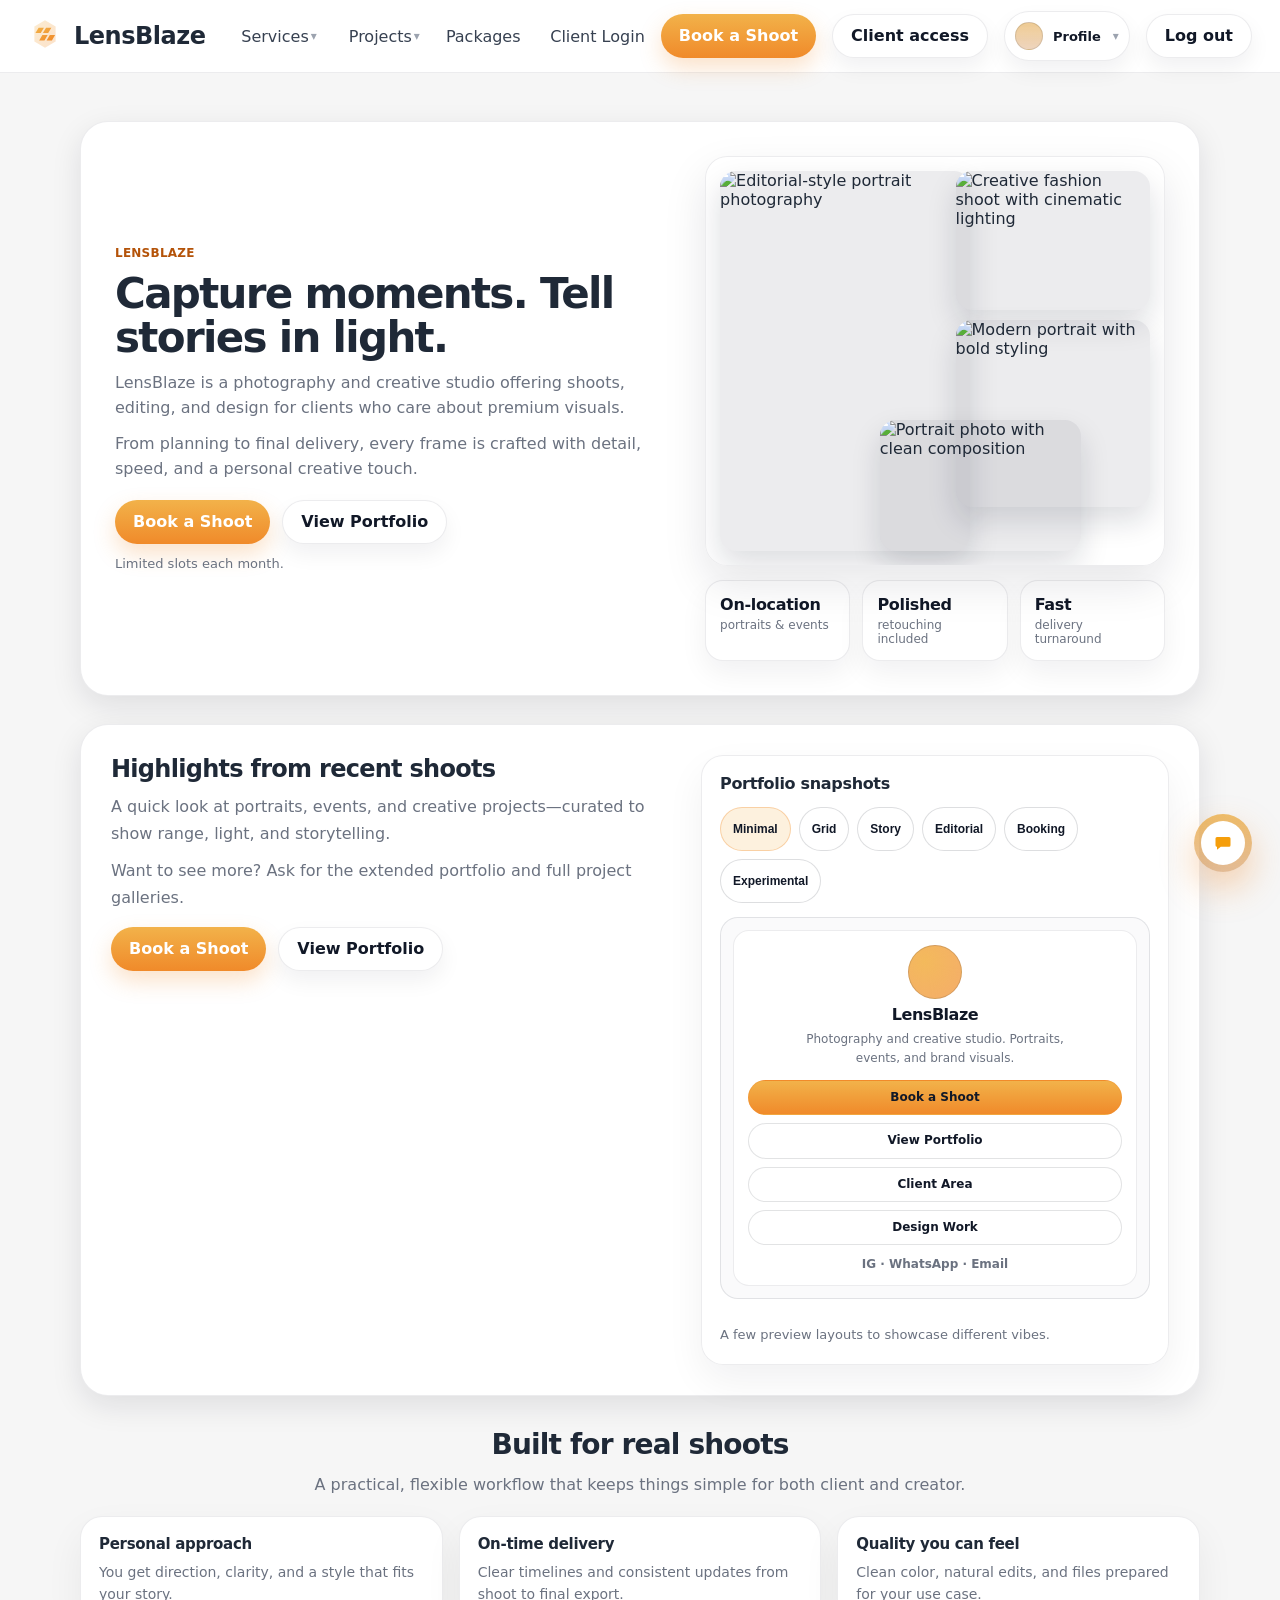
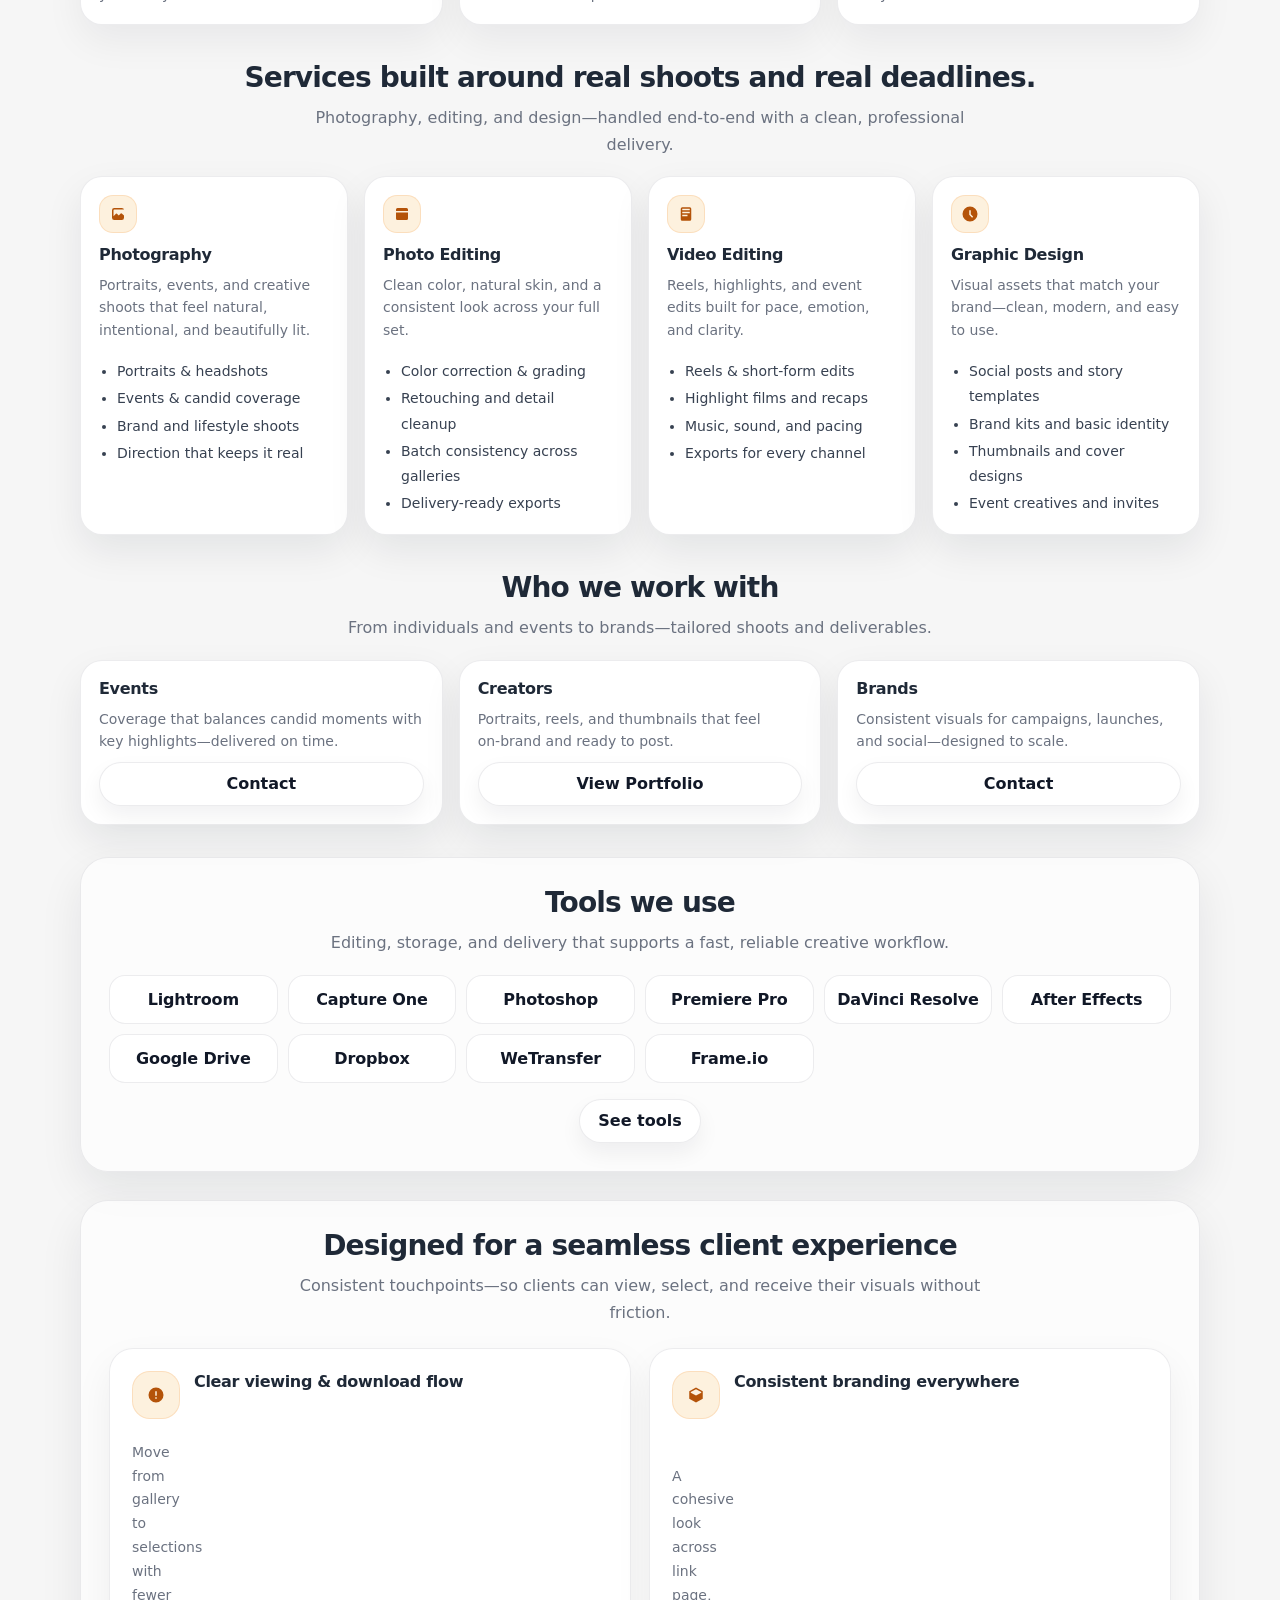
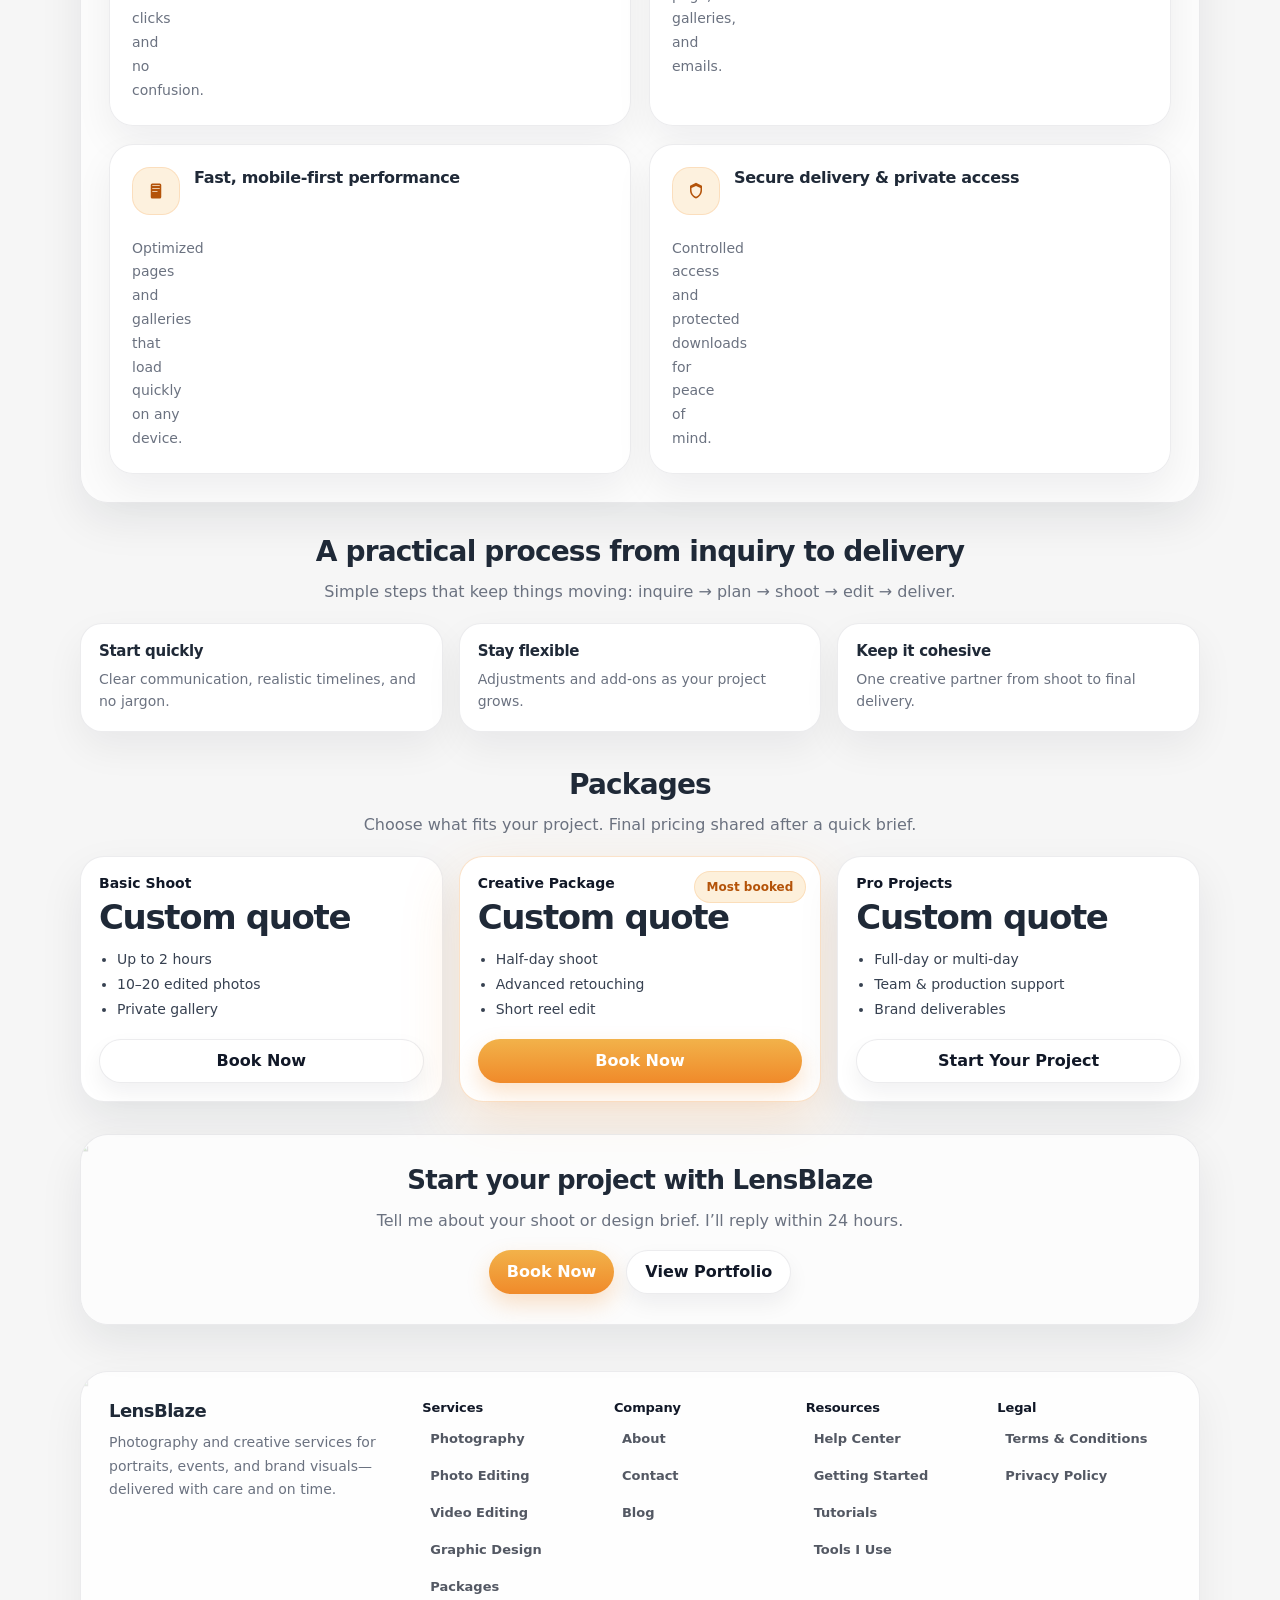
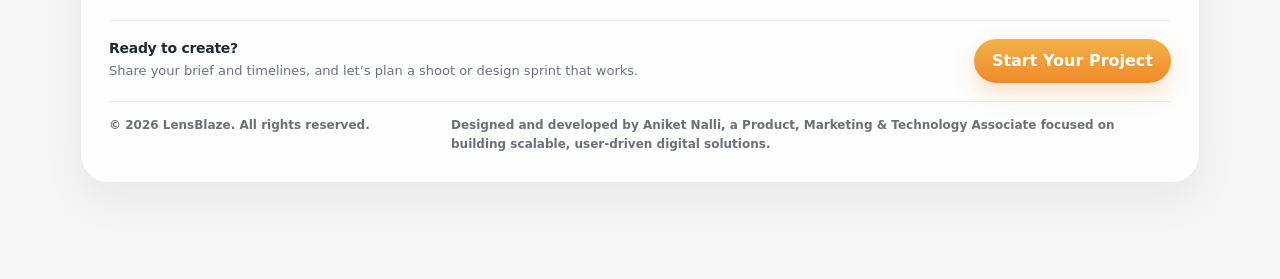
==== commit 5bdaac54: "refactor: update copy and terms to reflect photography service focus - Adjust form validation messag" ====
--- a/index.html
+++ b/index.html
@@ -160,71 +160,71 @@
           </div>
         </section>
 
-        <section id="workspace" class="workspace anchor" aria-label="Workspace" hidden data-auth-show="in">
+        <section id="workspace" class="workspace anchor" aria-label="Client Area" hidden data-auth-show="in">
           <header class="workspace__head">
             <div class="workspace__head-copy">
-              <h2 class="workspace__title">Your LensBlaze workspace</h2>
-              <p class="workspace__subtitle">Customize your bio page, keep branding consistent, and control client flow.</p>
+              <h2 class="workspace__title">Your LensBlaze client area</h2>
+              <p class="workspace__subtitle">Share details, references, and delivery preferences for your project.</p>
             </div>
             <div class="workspace__head-actions">
-              <a class="btn btn--secondary" href="#" id="workspace-view-public" target="_blank" rel="noopener">View public profile</a>
-              <button class="btn btn--secondary" type="button" data-modal="share">Share link</button>
-              <button class="btn btn--primary" type="button" id="workspace-publish">Publish changes</button>
+              <a class="btn btn--secondary" href="#" id="workspace-view-public" target="_blank" rel="noopener">View portfolio</a>
+              <button class="btn btn--secondary" type="button" data-modal="share">Share gallery</button>
+              <button class="btn btn--primary" type="button" id="workspace-publish">Confirm details</button>
             </div>
           </header>
 
           <div class="workspace__layout">
-            <aside class="workspace__nav" aria-label="Workspace navigation">
-              <button class="ws-nav__item is-active" type="button" data-ws-panel="profile">Profile</button>
-              <button class="ws-nav__item" type="button" data-ws-panel="account">Account</button>
-              <button class="ws-nav__item" type="button" data-ws-panel="branding">Branding</button>
-              <button class="ws-nav__item" type="button" data-ws-panel="bio">Bio page</button>
-              <button class="ws-nav__item" type="button" data-ws-panel="links">Links</button>
-              <button class="ws-nav__item" type="button" data-ws-panel="galleries">Galleries</button>
-              <button class="ws-nav__item" type="button" data-ws-panel="store">Store</button>
-              <button class="ws-nav__item" type="button" data-ws-panel="bookings">Bookings</button>
-              <button class="ws-nav__item" type="button" data-ws-panel="notifications">Notifications</button>
-              <button class="ws-nav__item" type="button" data-ws-panel="security">Security</button>
-              <button class="ws-nav__item" type="button" data-ws-panel="billing">Billing</button>
-              <button class="ws-nav__item" type="button" data-ws-panel="integrations">Integrations</button>
-              <button class="ws-nav__item" type="button" data-ws-panel="data">Data</button>
+            <aside class="workspace__nav" aria-label="Client area navigation">
+              <button class="ws-nav__item is-active" type="button" data-ws-panel="profile">Project</button>
+              <button class="ws-nav__item" type="button" data-ws-panel="account">Contact</button>
+              <button class="ws-nav__item" type="button" data-ws-panel="branding">Mood</button>
+              <button class="ws-nav__item" type="button" data-ws-panel="bio">Highlights</button>
+              <button class="ws-nav__item" type="button" data-ws-panel="links">References</button>
+              <button class="ws-nav__item" type="button" data-ws-panel="galleries">Gallery</button>
+              <button class="ws-nav__item" type="button" data-ws-panel="store">Deliverables</button>
+              <button class="ws-nav__item" type="button" data-ws-panel="bookings">Schedule</button>
+              <button class="ws-nav__item" type="button" data-ws-panel="notifications">Updates</button>
+              <button class="ws-nav__item" type="button" data-ws-panel="security">Access</button>
+              <button class="ws-nav__item" type="button" data-ws-panel="billing">Invoice</button>
+              <button class="ws-nav__item" type="button" data-ws-panel="integrations">Tools</button>
+              <button class="ws-nav__item" type="button" data-ws-panel="data">Archive</button>
             </aside>
 
             <div class="workspace__main">
               <section class="ws-panel is-active" data-ws-panel="profile" aria-label="Profile overview">
-                <div class="ws-panel__title">Profile Overview</div>
+                <div class="ws-panel__title">Project Overview</div>
                 <div class="ws-grid">
                   <label class="ws-field">
-                    <div class="ws-field__label">Full name / Studio name</div>
-                    <input class="ws-field__input" type="text" id="ws-name" placeholder="e.g., Ava Chen Studio" />
-                  </label>
-                  <label class="ws-field">
-                    <div class="ws-field__label">Username / handle</div>
-                    <input class="ws-field__input" type="text" id="ws-handle" placeholder="e.g., avachen" />
-                    <div class="ws-field__hint">Used for your bio link URL.</div>
+                    <div class="ws-field__label">Name / project name</div>
+                    <input class="ws-field__input" type="text" id="ws-name" placeholder="e.g., Aanya Birthday Shoot" />
+                  </label>
+                  <label class="ws-field">
+                    <div class="ws-field__label">Handle (optional)</div>
+                    <input class="ws-field__input" type="text" id="ws-handle" placeholder="e.g., yourinstagram" />
+                    <div class="ws-field__hint">Used for your shared link and contact context.</div>
                   </label>
                   <label class="ws-field ws-field--full">
-                    <div class="ws-field__label">Short bio / tagline</div>
-                    <textarea class="ws-field__input ws-field__textarea" id="ws-bio" rows="3" placeholder="What do you shoot?"></textarea>
+                    <div class="ws-field__label">Brief</div>
+                    <textarea class="ws-field__input ws-field__textarea" id="ws-bio" rows="3" placeholder="Tell me what you need and the vibe you’re going for."></textarea>
                   </label>
                   <label class="ws-field">
                     <div class="ws-field__label">Location (optional)</div>
                     <input class="ws-field__input" type="text" id="ws-location" placeholder="e.g., Goa, India" />
                   </label>
                   <label class="ws-field">
-                    <div class="ws-field__label">Website / domain (optional)</div>
-                    <input class="ws-field__input" type="url" id="ws-website" placeholder="https://yourstudio.com" />
+                    <div class="ws-field__label">Reference link (optional)</div>
+                    <input class="ws-field__input" type="url" id="ws-website" placeholder="https://..." />
                   </label>
                 </div>
               </section>
 
               <section class="ws-panel" data-ws-panel="account" aria-label="Account information">
-                <div class="ws-panel__title">Account Information</div>
+                <div class="ws-panel__title">Contact Information</div>
                 <div class="ws-grid">
                   <label class="ws-field">
                     <div class="ws-field__label">Email</div>
                     <input class="ws-field__input" type="email" id="ws-email" placeholder="you@example.com" />
-                    <div class="ws-field__hint">Changing email should require verification (handled server-side).</div>
+                    <div class="ws-field__hint">Used for confirmations and delivery updates.</div>
                   </label>
                   <label class="ws-field">
                     <div class="ws-field__label">Phone (optional)</div>
@@ -233,7 +233,7 @@
                   <div class="ws-field ws-field--full">
                     <div class="ws-field__label">Google accounts for login</div>
                     <div class="ws-links" id="ws-google-accounts" role="list"></div>
-                    <div class="ws-field__hint">Used by “Continue with Google”. Must be a Gmail/Googlemail address.</div>
+                    <div class="ws-field__hint">Optional convenience for client access.</div>
                   </div>
                   <div class="ws-field ws-field--full">
                     <div class="ws-field__label">Add Google account</div>
@@ -246,13 +246,13 @@
                     </div>
                   </div>
                   <label class="ws-field">
-                    <div class="ws-field__label">Account type</div>
-                    <input class="ws-field__input" type="text" id="ws-plan" value="Trial" disabled />
-                    <div class="ws-field__hint">Read-only in UI. Controlled by your billing system.</div>
-                  </label>
-                  <label class="ws-field">
-                    <div class="ws-field__label">Plan validity</div>
-                    <input class="ws-field__input" type="text" id="ws-validity" value="30 days" disabled />
+                    <div class="ws-field__label">Project status</div>
+                    <input class="ws-field__input" type="text" id="ws-plan" value="Active" disabled />
+                    <div class="ws-field__hint">Updated when a shoot is booked and confirmed.</div>
+                  </label>
+                  <label class="ws-field">
+                    <div class="ws-field__label">Delivery timeline</div>
+                    <input class="ws-field__input" type="text" id="ws-validity" value="Shared on confirmation" disabled />
                   </label>
                 </div>
               </section>
@@ -348,22 +348,22 @@
 
               <section class="ws-panel" data-ws-panel="galleries" aria-label="Portfolio and galleries">
                 <div class="ws-panel__title">Portfolio & Galleries</div>
-                <div class="ws-empty">Coming next: gallery uploads, visibility controls, and client proofing workflows.</div>
-              </section>
-
-              <section class="ws-panel" data-ws-panel="store" aria-label="Store and pricing">
-                <div class="ws-panel__title">Store & Pricing</div>
-                <div class="ws-empty">Coming next: prints, digital downloads, packages, coupons, and secure checkout.</div>
-              </section>
-
-              <section class="ws-panel" data-ws-panel="bookings" aria-label="Bookings and leads">
-                <div class="ws-panel__title">Bookings & Leads</div>
-                <div class="ws-empty">Coming next: inquiry forms, lead pipeline (new/contacted/booked/completed), and email templates.</div>
+                <div class="ws-empty">Coming next: curated galleries for your project and selections.</div>
+              </section>
+
+              <section class="ws-panel" data-ws-panel="store" aria-label="Deliverables">
+                <div class="ws-panel__title">Deliverables</div>
+                <div class="ws-empty">Coming next: final exports, formats, and delivery links in one place.</div>
+              </section>
+
+              <section class="ws-panel" data-ws-panel="bookings" aria-label="Schedule">
+                <div class="ws-panel__title">Schedule</div>
+                <div class="ws-empty">Coming next: availability, shoot timing, and reschedule flow.</div>
               </section>
 
               <section class="ws-panel" data-ws-panel="notifications" aria-label="Notifications and email settings">
-                <div class="ws-panel__title">Notifications & Email</div>
-                <div class="ws-empty">Coming next: toggles for inquiry alerts, gallery views, purchases, and system notifications.</div>
+                <div class="ws-panel__title">Updates</div>
+                <div class="ws-empty">Coming next: delivery updates, revision notes, and reminders.</div>
               </section>
 
               <section class="ws-panel" data-ws-panel="security" aria-label="Security settings">
@@ -374,18 +374,18 @@
               </section>
 
               <section class="ws-panel" data-ws-panel="billing" aria-label="Subscription and billing">
-                <div class="ws-panel__title">Subscription & Billing</div>
-                <div class="ws-empty">Coming next: upgrade/downgrade, trial status, invoices, and billing history.</div>
+                <div class="ws-panel__title">Invoice</div>
+                <div class="ws-empty">Coming next: invoices and payment receipts for your project.</div>
               </section>
 
               <section class="ws-panel" data-ws-panel="integrations" aria-label="Integrations">
-                <div class="ws-panel__title">Integrations</div>
-                <div class="ws-empty">Coming next: payment gateways, email provider, analytics, and domain connection.</div>
+                <div class="ws-panel__title">Tools</div>
+                <div class="ws-empty">Coming next: editing tools used for your project and delivery formats.</div>
               </section>
 
               <section class="ws-panel" data-ws-panel="data" aria-label="Data and account controls">
-                <div class="ws-panel__title">Data & Account Controls</div>
-                <div class="ws-empty">Coming next: export data, backups, and account deletion workflows.</div>
+                <div class="ws-panel__title">Archive</div>
+                <div class="ws-empty">Coming next: archive links for past projects and deliveries.</div>
               </section>
             </div>
 
@@ -424,8 +424,8 @@
                       <div class="tp__card">
                         <div class="tp__card-media" aria-hidden="true"></div>
                         <div class="tp__card-body">
-                          <div class="tp__caption">Post preview — tell a story with image + caption.</div>
-                          <a class="tp__link" href="#">View post</a>
+                      <div class="tp__caption">Behind the scenes — a quick look at the shoot and the story.</div>
+                      <a class="tp__link" href="#">View set</a>
                         </div>
                       </div>
                     </div>
@@ -448,7 +448,7 @@
                       <div class="tp__trust" aria-label="Trust elements">
                         <div class="tp__badge">★★★★★ Reviews</div>
                         <div class="tp__badge">Fast delivery</div>
-                        <div class="tp__badge">Secure checkout</div>
+                      <div class="tp__badge">Secure delivery</div>
                       </div>
                       <div class="tp__sticky">
                         <div class="tp__links" aria-label="Booking CTAs">
@@ -559,7 +559,7 @@
                       <div class="tp__trust" aria-label="Trust elements">
                         <div class="tp__badge">★★★★★ 120+ reviews</div>
                         <div class="tp__badge">48hr delivery</div>
-                        <div class="tp__badge">Secure checkout</div>
+                        <div class="tp__badge">Secure delivery</div>
                       </div>
                       <div class="tp__sticky">
                         <div class="tp__links" aria-label="Booking CTAs">
@@ -574,31 +574,30 @@
                 </div>
               </div>
 
-              <div class="bio__note">Switch templates without losing your links or images.</div>
+              <div class="bio__note">A few preview layouts to showcase different vibes.</div>
             </div>
           </div>
         </section>
 
-        <section class="section anchor" aria-label="Built for working photographers">
+        <section class="section anchor" aria-label="Built for real shoots">
           <header class="section__header">
-            <h2 class="section__title">Built for working photographers</h2>
+            <h2 class="section__title">Built for real shoots</h2>
             <p class="section__subtitle">
-              LensBlaze aligns with how photography businesses actually operate—handling delivery, communication, and sales
-              in one place.
+              A practical, flexible workflow that keeps things simple for both client and creator.
             </p>
           </header>
           <div class="value-grid">
             <div class="value">
-              <div class="value__title">Replace multiple tools</div>
-              <div class="value__text">Use a single workflow for galleries, store, website, and client management.</div>
+              <div class="value__title">Personal approach</div>
+              <div class="value__text">You get direction, clarity, and a style that fits your story.</div>
             </div>
             <div class="value">
-              <div class="value__title">Reduce admin work</div>
-              <div class="value__text">Spend less time on repetitive tasks and more time shooting and delivering.</div>
+              <div class="value__title">On-time delivery</div>
+              <div class="value__text">Clear timelines and consistent updates from shoot to final export.</div>
             </div>
             <div class="value">
-              <div class="value__title">Keep your brand consistent</div>
-              <div class="value__text">Maintain a professional look across pages, galleries, and checkout.</div>
+              <div class="value__title">Quality you can feel</div>
+              <div class="value__text">Clean color, natural edits, and files prepared for your use case.</div>
             </div>
           </div>
         </section>
@@ -665,7 +664,7 @@
                 <li>Reels & short-form edits</li>
                 <li>Highlight films and recaps</li>
                 <li>Music, sound, and pacing</li>
-                <li>Exports for every platform</li>
+                <li>Exports for every channel</li>
               </ul>
             </article>
 
@@ -704,7 +703,7 @@
             </article>
             <article id="solutions-coaches" class="solution anchor">
               <h3 class="solution__title">Creators</h3>
-              <p class="solution__text">Portraits, reels, and thumbnails that feel on‑brand and platform‑ready.</p>
+              <p class="solution__text">Portraits, reels, and thumbnails that feel on‑brand and ready to post.</p>
               <a class="btn btn--secondary" href="#demo" data-modal="demo">View Portfolio</a>
             </article>
             <article id="solutions-enterprise" class="solution anchor">
@@ -770,7 +769,7 @@
                 </svg>
               </div>
               <div class="experience__title">Consistent branding everywhere</div>
-              <div class="experience__text">A cohesive look across link page, galleries, store, and emails.</div>
+              <div class="experience__text">A cohesive look across link page, galleries, and emails.</div>
             </div>
             <div class="experience">
               <div class="experience__icon" aria-hidden="true">
@@ -979,7 +978,7 @@
       <div class="modal__overlay" data-modal-close="login" tabindex="-1"></div>
       <div class="modal__panel" role="dialog" aria-modal="true" aria-labelledby="login-title">
         <div class="modal__head">
-          <div class="modal__title" id="login-title">Log in</div>
+          <div class="modal__title" id="login-title">Client Login</div>
           <button class="modal__close" type="button" aria-label="Close" data-modal-close="login">×</button>
         </div>
         <form class="form" id="form-login">
@@ -1001,7 +1000,7 @@
       <div class="modal__overlay" data-modal-close="demo" tabindex="-1"></div>
       <div class="modal__panel" role="dialog" aria-modal="true" aria-labelledby="demo-title">
         <div class="modal__head">
-          <div class="modal__title" id="demo-title">Request a demo</div>
+          <div class="modal__title" id="demo-title">Project Inquiry</div>
           <button class="modal__close" type="button" aria-label="Close" data-modal-close="demo">×</button>
         </div>
         <form class="form" id="form-demo">
@@ -1060,29 +1059,29 @@
       <div class="modal__overlay" data-modal-close="integrations" tabindex="-1"></div>
       <div class="modal__panel" role="dialog" aria-modal="true" aria-labelledby="integrations-title">
         <div class="modal__head">
-          <div class="modal__title" id="integrations-title">Integrations</div>
+          <div class="modal__title" id="integrations-title">Tools</div>
           <button class="modal__close" type="button" aria-label="Close" data-modal-close="integrations">×</button>
         </div>
         <div class="form">
-          <div class="field__label">Workflow</div>
+          <div class="field__label">Editing</div>
           <div class="integration-grid">
             <div class="integration">Lightroom</div>
             <div class="integration">Capture One</div>
+            <div class="integration">Photoshop</div>
+            <div class="integration">Premiere Pro</div>
+          </div>
+          <div class="field__label">Delivery</div>
+          <div class="integration-grid">
+            <div class="integration">Google Drive</div>
             <div class="integration">Dropbox</div>
-            <div class="integration">Google Drive</div>
-          </div>
-          <div class="field__label">Payments (India)</div>
-          <div class="integration-grid">
-            <div class="integration">UPI</div>
-            <div class="integration">Razorpay</div>
-            <div class="integration">PayU</div>
-            <div class="integration">Cashfree</div>
-            <div class="integration">Stripe</div>
-            <div class="integration">PayPal</div>
-            <div class="integration">Cards</div>
-            <div class="integration">NetBanking</div>
-          </div>
-          <a class="btn btn--primary" href="#contact" data-modal="contact">Talk to sales</a>
+            <div class="integration">WeTransfer</div>
+            <div class="integration">Frame.io</div>
+            <div class="integration">DaVinci Resolve</div>
+            <div class="integration">After Effects</div>
+            <div class="integration">MP4 / H.264</div>
+            <div class="integration">JPG / PNG</div>
+          </div>
+          <a class="btn btn--primary" href="#contact" data-modal="contact">Contact</a>
         </div>
       </div>
     </div>
@@ -1091,12 +1090,12 @@
       <div class="modal__overlay" data-modal-close="auth" tabindex="-1"></div>
       <div class="modal__panel" role="dialog" aria-modal="true" aria-labelledby="auth-title">
         <div class="modal__head">
-          <div class="modal__title" id="auth-title">Not logged in</div>
+          <div class="modal__title" id="auth-title">Client access</div>
           <button class="modal__close" type="button" aria-label="Close" data-modal-close="auth">×</button>
         </div>
         <div class="form">
-          <div class="field__label">Oops, looks like you’re not logged in.</div>
-          <p class="feature__text">Log in to access the full strengths of LensBlaze.</p>
+          <div class="field__label">You’re not logged in.</div>
+          <p class="feature__text">Log in to view your gallery or project updates.</p>
           <a class="btn btn--primary" id="auth-login-link" href="./login.html">Log in</a>
           <button class="btn btn--secondary" type="button" data-modal-close="auth">Continue browsing</button>
         </div>
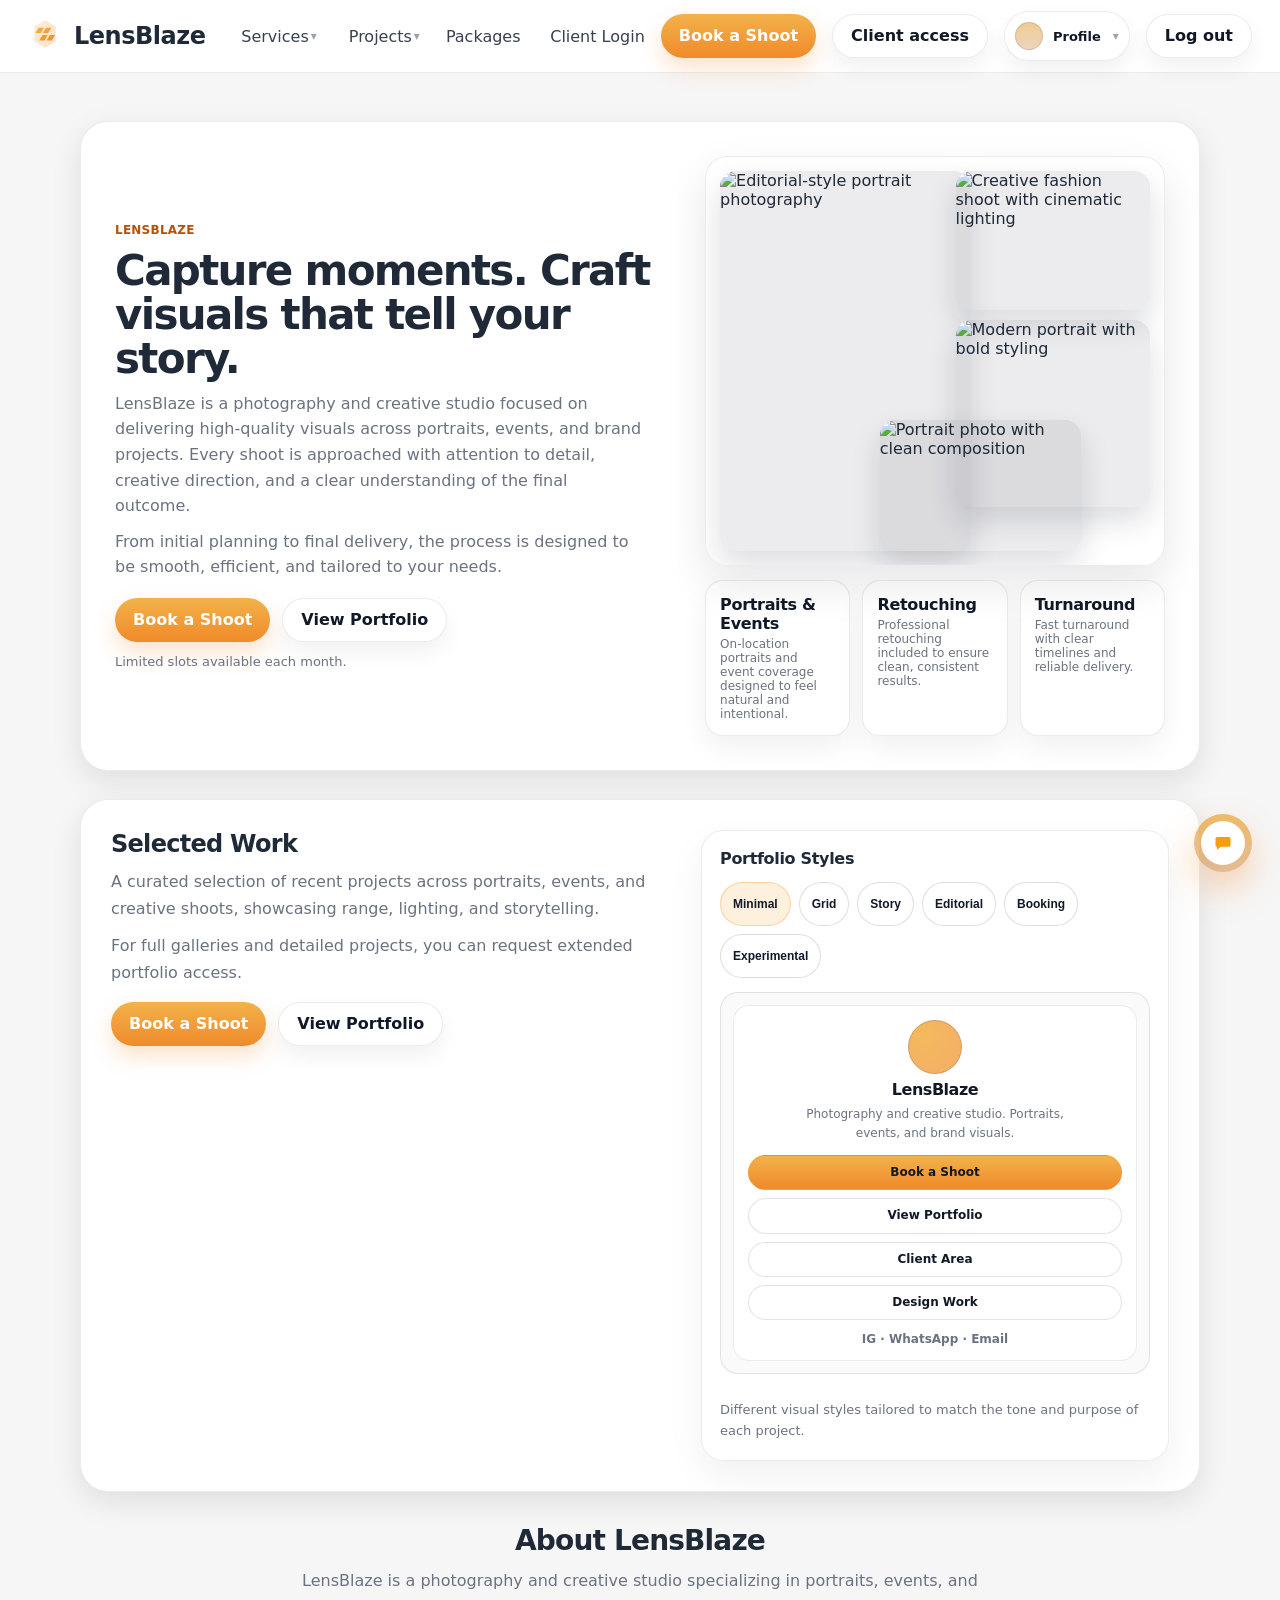
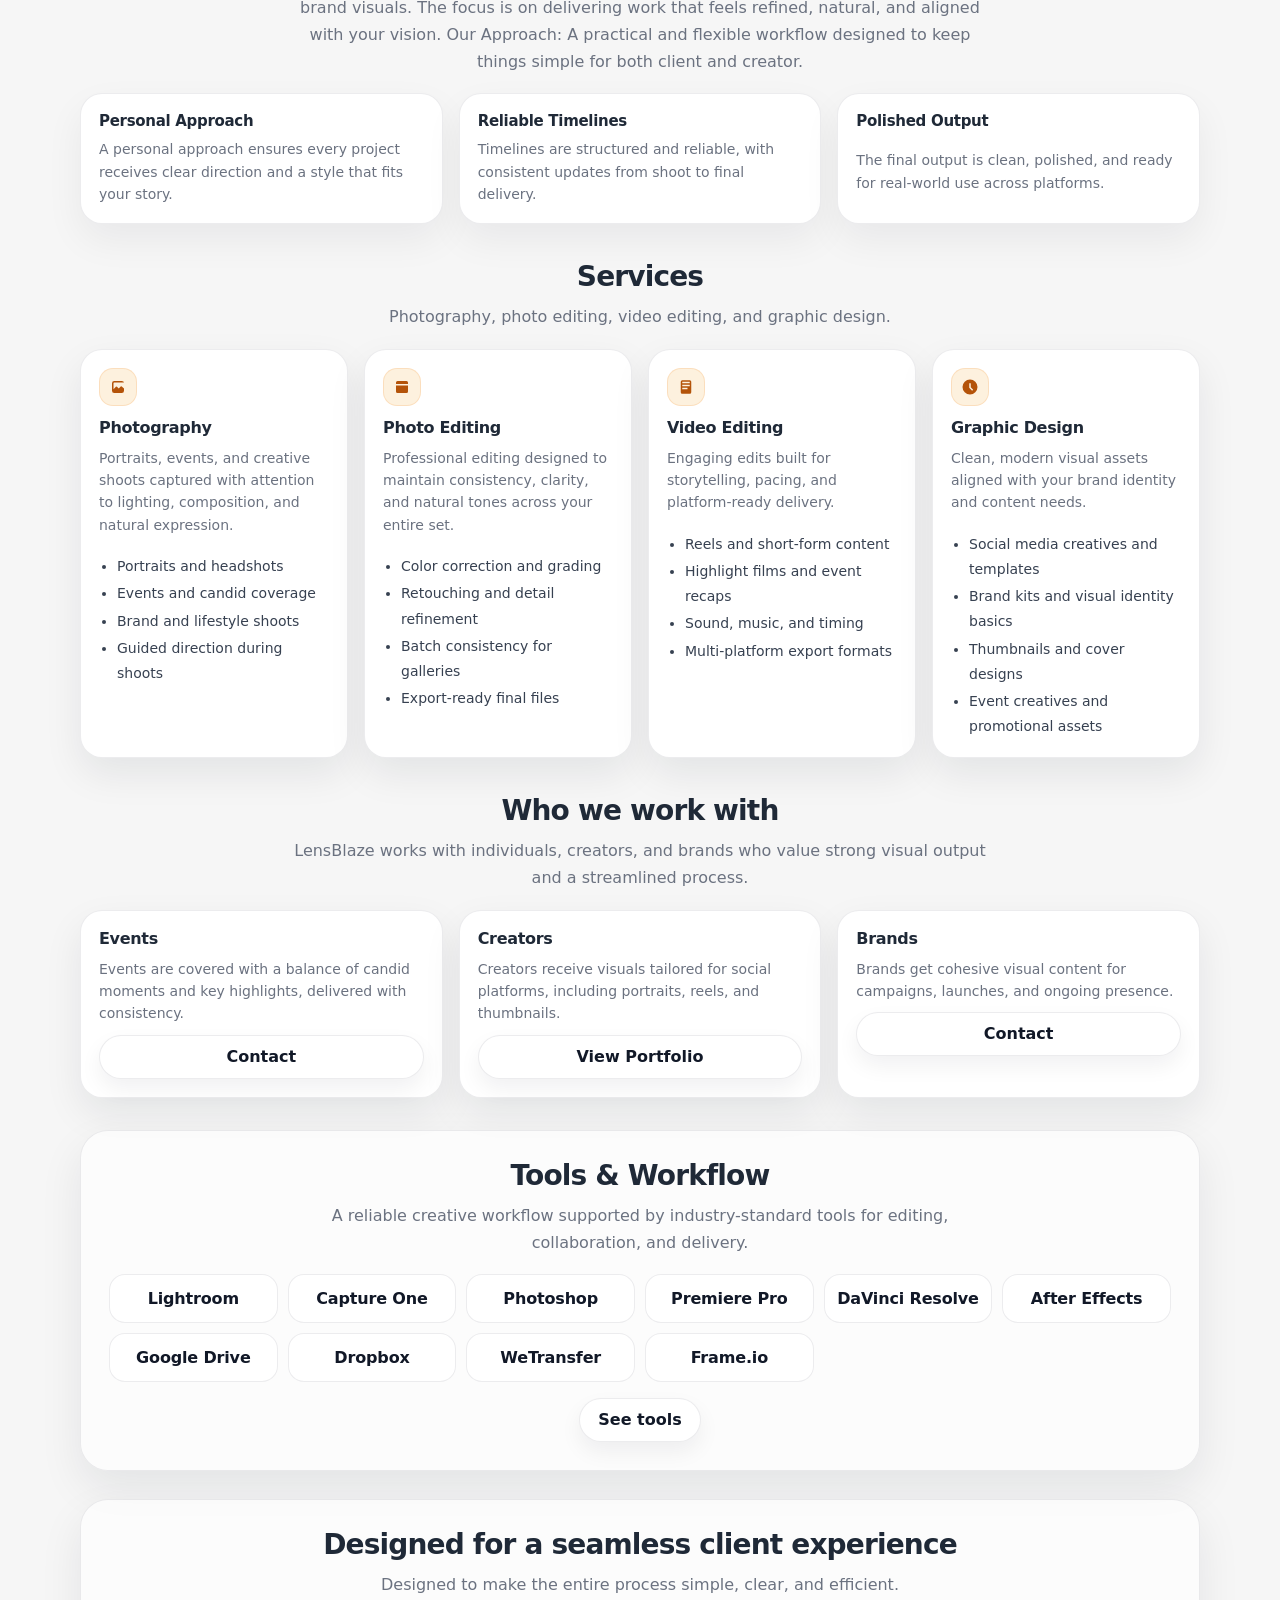
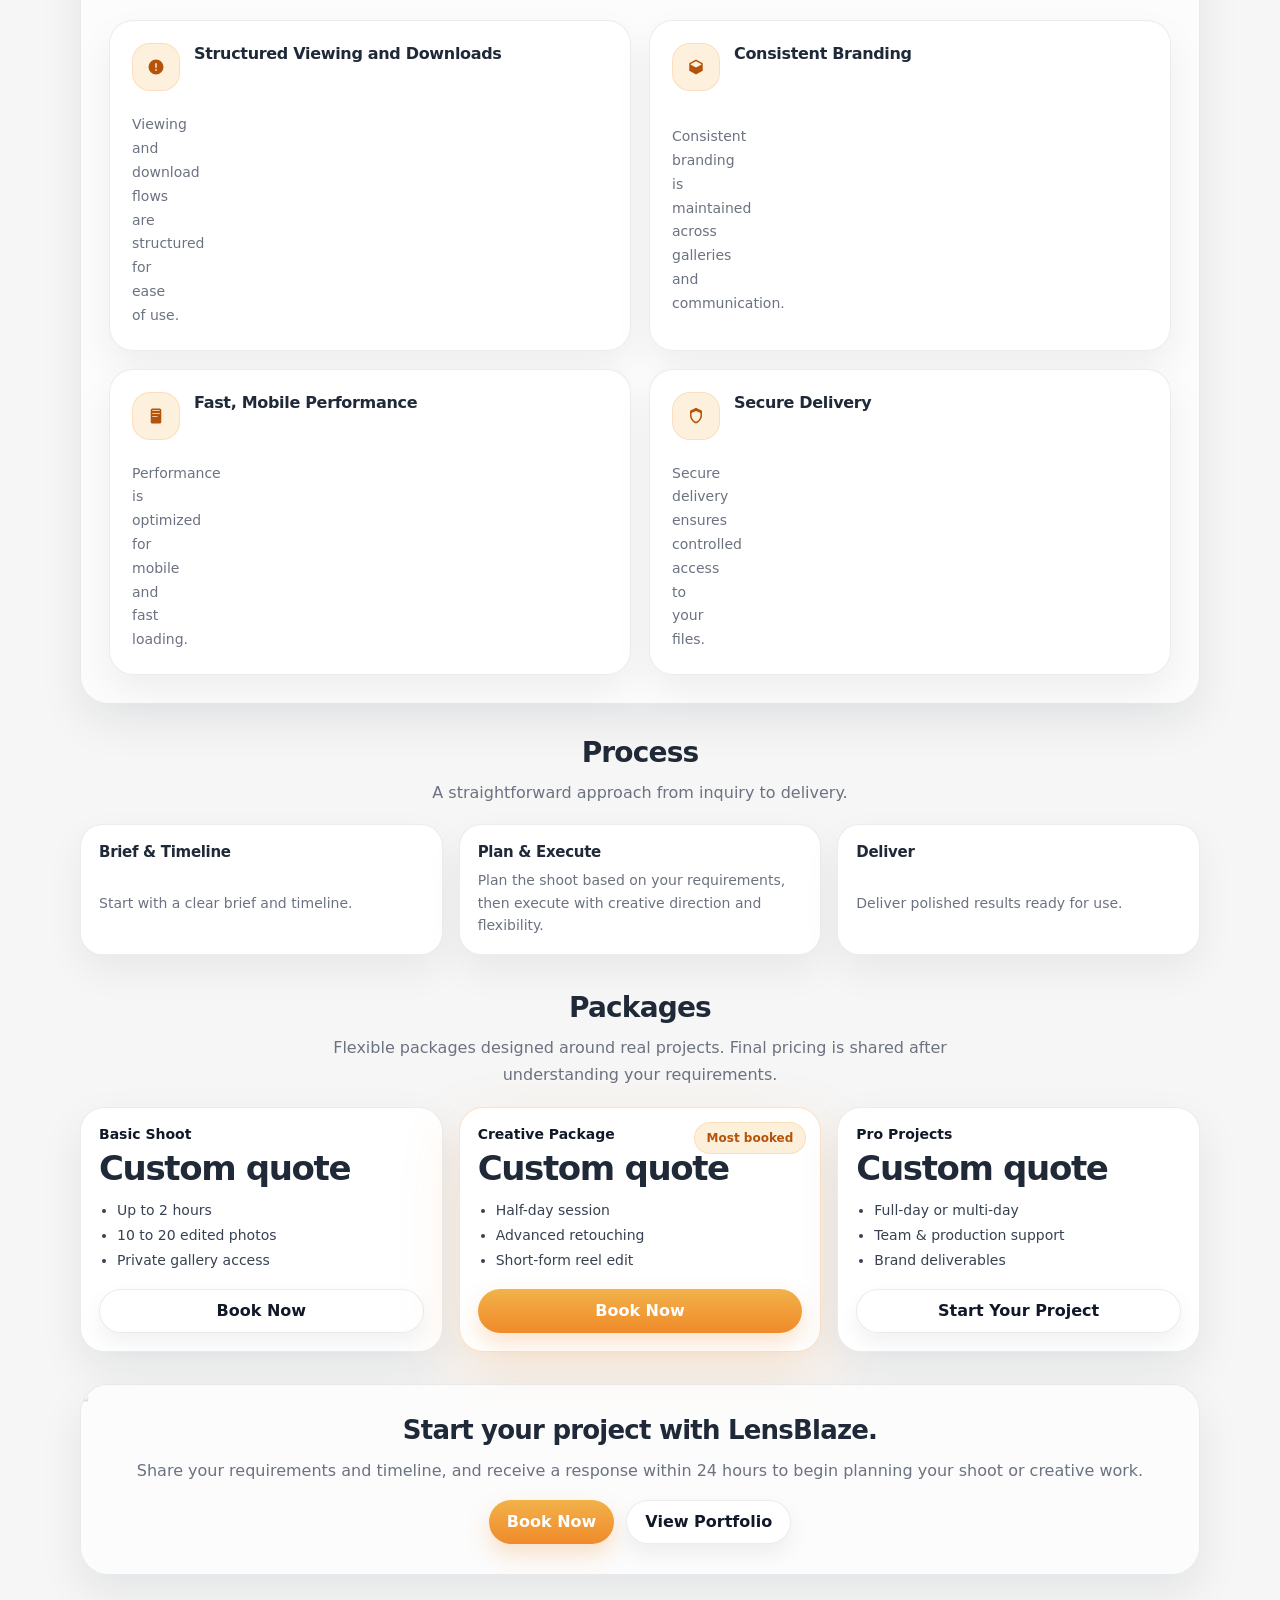
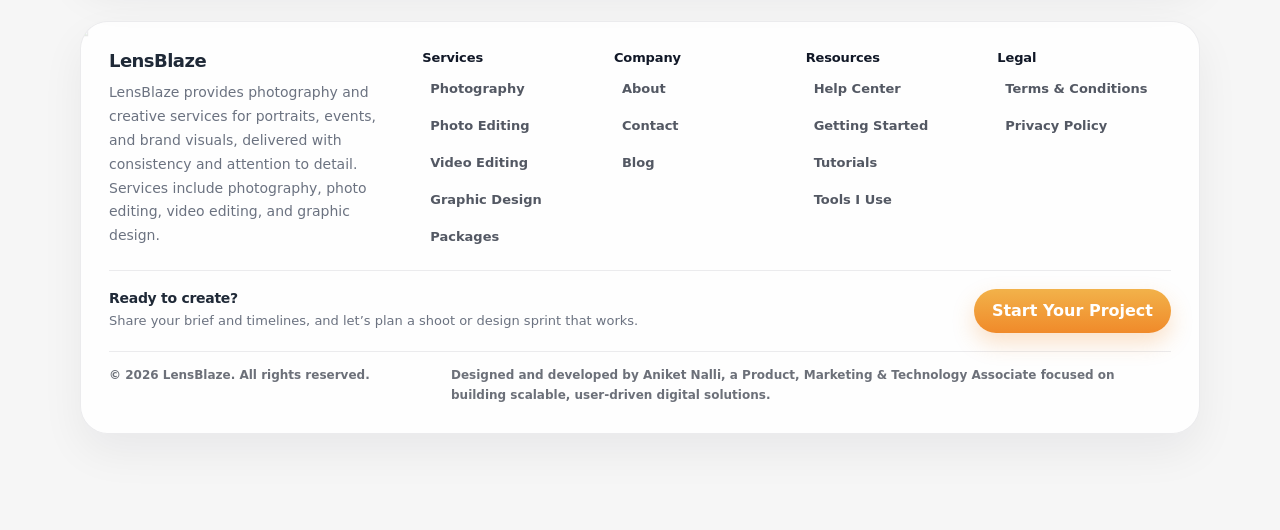
==== commit 6b855001: "feat: add dedicated booking and redirect pages - Create book.html with booking form to replace modal" ====
--- a/index.html
+++ b/index.html
@@ -63,7 +63,7 @@
 
         <div class="topbar__actions">
           <a class="topbar__login" href="./login.html" data-auth-show="out">Client Login</a>
-          <a class="btn btn--primary" href="#signup" data-modal="signup" data-auth-show="out">Book a Shoot</a>
+          <a class="btn btn--primary" href="./book.html" data-auth-show="out">Book a Shoot</a>
           <a class="btn btn--secondary" href="#workspace" data-auth-show="in">Client access</a>
           <div class="nav__dropdown nav__dropdown--profile" data-auth-show="in">
             <button class="nav__trigger nav__trigger--profile" type="button" aria-expanded="false" id="nav-profile-trigger">
@@ -88,19 +88,18 @@
           <div class="hero__inner">
             <div class="hero__copy">
               <div class="hero__eyebrow">LensBlaze</div>
-              <h1 class="hero__title">Capture moments. Tell stories in light.</h1>
+              <h1 class="hero__title">Capture moments. Craft visuals that tell your story.</h1>
               <p class="hero__lead">
-                LensBlaze is a photography and creative studio offering shoots, editing, and design for clients who care about
-                premium visuals.
+                LensBlaze is a photography and creative studio focused on delivering high-quality visuals across portraits, events, and brand projects. Every shoot is approached with attention to detail, creative direction, and a clear understanding of the final outcome.
               </p>
               <p class="hero__lead hero__lead--secondary">
-                From planning to final delivery, every frame is crafted with detail, speed, and a personal creative touch.
+                From initial planning to final delivery, the process is designed to be smooth, efficient, and tailored to your needs.
               </p>
               <div class="hero__actions">
-                <a class="btn btn--primary" href="#signup" data-modal="signup">Book a Shoot</a>
-                <a class="btn btn--secondary" href="#demo" data-modal="demo">View Portfolio</a>
-              </div>
-              <div class="hero__fineprint">Limited slots each month.</div>
+                <a class="btn btn--primary" href="./book.html">Book a Shoot</a>
+                <a class="btn btn--secondary" href="#bio">View Portfolio</a>
+              </div>
+              <div class="hero__fineprint">Limited slots available each month.</div>
             </div>
 
             <div class="hero__visual">
@@ -144,16 +143,16 @@
               </div>
               <div class="hero__stats">
                 <div class="stat">
-                  <div class="stat__value">On‑location</div>
-                  <div class="stat__label">portraits & events</div>
+                  <div class="stat__value">Portraits & Events</div>
+                  <div class="stat__label">On-location portraits and event coverage designed to feel natural and intentional.</div>
                 </div>
                 <div class="stat">
-                  <div class="stat__value">Polished</div>
-                  <div class="stat__label">retouching included</div>
+                  <div class="stat__value">Retouching</div>
+                  <div class="stat__label">Professional retouching included to ensure clean, consistent results.</div>
                 </div>
                 <div class="stat">
-                  <div class="stat__value">Fast</div>
-                  <div class="stat__label">delivery turnaround</div>
+                  <div class="stat__value">Turnaround</div>
+                  <div class="stat__label">Fast turnaround with clear timelines and reliable delivery.</div>
                 </div>
               </div>
             </div>
@@ -425,7 +424,7 @@
                         <div class="tp__card-media" aria-hidden="true"></div>
                         <div class="tp__card-body">
                       <div class="tp__caption">Behind the scenes — a quick look at the shoot and the story.</div>
-                      <a class="tp__link" href="#">View set</a>
+                      <a class="tp__link" href="#bio">View set</a>
                         </div>
                       </div>
                     </div>
@@ -452,8 +451,8 @@
                       </div>
                       <div class="tp__sticky">
                         <div class="tp__links" aria-label="Booking CTAs">
-                          <a class="tp__link tp__link--primary" href="#">Book Now</a>
-                          <a class="tp__link" href="#">View Packages</a>
+                          <a class="tp__link tp__link--primary" href="#contact" data-modal="contact">Book Now</a>
+                          <a class="tp__link" href="#pricing">View Packages</a>
                         </div>
                       </div>
                     </div>
@@ -469,21 +468,21 @@
         <section id="bio" class="bio anchor" aria-label="Highlights">
           <div class="bio__grid">
             <div class="bio__copy">
-              <h2 class="bio__title">Highlights from recent shoots</h2>
+              <h2 class="bio__title">Selected Work</h2>
               <p class="bio__text">
-                A quick look at portraits, events, and creative projects—curated to show range, light, and storytelling.
+                A curated selection of recent projects across portraits, events, and creative shoots, showcasing range, lighting, and storytelling.
               </p>
               <p class="bio__text">
-                Want to see more? Ask for the extended portfolio and full project galleries.
+                For full galleries and detailed projects, you can request extended portfolio access.
               </p>
               <div class="bio__actions">
-                <a class="btn btn--primary" href="#contact" data-modal="contact" data-plan="Basic">Book a Shoot</a>
-                <a class="btn btn--secondary" href="#demo" data-modal="demo">View Portfolio</a>
+                <a class="btn btn--primary" href="./book.html">Book a Shoot</a>
+                <a class="btn btn--secondary" href="#bio">View Portfolio</a>
               </div>
             </div>
 
             <div class="bio__card bio__card--templates">
-              <div class="bio__card-title bio__card-title--flush">Portfolio snapshots</div>
+              <div class="bio__card-title bio__card-title--flush">Portfolio Styles</div>
               <div class="template-tabs" role="tablist" aria-label="Bio templates">
                 <button class="template-tab is-active" type="button" data-template-tab="minimal">Minimal</button>
                 <button class="template-tab" type="button" data-template-tab="grid">Grid</button>
@@ -503,10 +502,10 @@
 
                   <div class="tp__module tp__module--links">
                     <div class="tp__links" aria-label="Primary links">
-                      <a class="tp__link tp__link--primary" href="#">Book a Shoot</a>
-                      <a class="tp__link" href="#">View Portfolio</a>
-                      <a class="tp__link" href="#">Client Area</a>
-                      <a class="tp__link" href="#">Design Work</a>
+                      <a class="tp__link tp__link--primary" href="#contact" data-modal="contact">Book a Shoot</a>
+                      <a class="tp__link" href="#bio">View Portfolio</a>
+                      <a class="tp__link" href="#workspace" data-auth-required="true" data-modal="auth">Client Area</a>
+                      <a class="tp__link" href="#features">Design Work</a>
                     </div>
                   </div>
 
@@ -529,14 +528,14 @@
                         <div class="tp__card-media" aria-hidden="true"></div>
                         <div class="tp__card-body">
                           <div class="tp__caption">New: monsoon portraits in Old Goa. Limited slots this month.</div>
-                          <a class="tp__link" href="#">See the set</a>
+                          <a class="tp__link" href="#bio">See the set</a>
                         </div>
                       </div>
                       <div class="tp__card">
                         <div class="tp__card-media" aria-hidden="true"></div>
                         <div class="tp__card-body">
                           <div class="tp__caption">Behind the scenes from a coastal wedding—favorites + highlights.</div>
-                          <a class="tp__link" href="#">View highlights</a>
+                          <a class="tp__link" href="#bio">View highlights</a>
                         </div>
                       </div>
                     </div>
@@ -563,8 +562,8 @@
                       </div>
                       <div class="tp__sticky">
                         <div class="tp__links" aria-label="Booking CTAs">
-                          <a class="tp__link tp__link--primary" href="#">Book Now</a>
-                          <a class="tp__link" href="#">View Packages</a>
+                          <a class="tp__link tp__link--primary" href="#contact" data-modal="contact">Book Now</a>
+                          <a class="tp__link" href="#pricing">View Packages</a>
                         </div>
                       </div>
                     </div>
@@ -574,38 +573,38 @@
                 </div>
               </div>
 
-              <div class="bio__note">A few preview layouts to showcase different vibes.</div>
+              <div class="bio__note">Different visual styles tailored to match the tone and purpose of each project.</div>
             </div>
           </div>
         </section>
 
-        <section class="section anchor" aria-label="Built for real shoots">
+        <section class="section anchor" aria-label="About LensBlaze">
           <header class="section__header">
-            <h2 class="section__title">Built for real shoots</h2>
+            <h2 class="section__title">About LensBlaze</h2>
             <p class="section__subtitle">
-              A practical, flexible workflow that keeps things simple for both client and creator.
+              LensBlaze is a photography and creative studio specializing in portraits, events, and brand visuals. The focus is on delivering work that feels refined, natural, and aligned with your vision. Our Approach: A practical and flexible workflow designed to keep things simple for both client and creator.
             </p>
           </header>
           <div class="value-grid">
             <div class="value">
-              <div class="value__title">Personal approach</div>
-              <div class="value__text">You get direction, clarity, and a style that fits your story.</div>
+              <div class="value__title">Personal Approach</div>
+              <div class="value__text">A personal approach ensures every project receives clear direction and a style that fits your story.</div>
             </div>
             <div class="value">
-              <div class="value__title">On-time delivery</div>
-              <div class="value__text">Clear timelines and consistent updates from shoot to final export.</div>
+              <div class="value__title">Reliable Timelines</div>
+              <div class="value__text">Timelines are structured and reliable, with consistent updates from shoot to final delivery.</div>
             </div>
             <div class="value">
-              <div class="value__title">Quality you can feel</div>
-              <div class="value__text">Clean color, natural edits, and files prepared for your use case.</div>
+              <div class="value__title">Polished Output</div>
+              <div class="value__text">The final output is clean, polished, and ready for real-world use across platforms.</div>
             </div>
           </div>
         </section>
 
         <section id="features" class="section anchor" aria-label="Capabilities">
           <header class="section__header">
-            <h2 class="section__title">Services built around real shoots and real deadlines.</h2>
-            <p class="section__subtitle">Photography, editing, and design—handled end-to-end with a clean, professional delivery.</p>
+            <h2 class="section__title">Services</h2>
+            <p class="section__subtitle">Photography, photo editing, video editing, and graphic design.</p>
           </header>
 
           <div class="feature-grid">
@@ -620,13 +619,13 @@
               </div>
               <h3 class="feature__title">Photography</h3>
               <p class="feature__text">
-                Portraits, events, and creative shoots that feel natural, intentional, and beautifully lit.
+                Portraits, events, and creative shoots captured with attention to lighting, composition, and natural expression.
               </p>
               <ul class="bullets bullets--compact">
-                <li>Portraits & headshots</li>
-                <li>Events & candid coverage</li>
+                <li>Portraits and headshots</li>
+                <li>Events and candid coverage</li>
                 <li>Brand and lifestyle shoots</li>
-                <li>Direction that keeps it real</li>
+                <li>Guided direction during shoots</li>
               </ul>
             </article>
 
@@ -640,12 +639,12 @@
                 </svg>
               </div>
               <h3 class="feature__title">Photo Editing</h3>
-              <p class="feature__text">Clean color, natural skin, and a consistent look across your full set.</p>
+              <p class="feature__text">Professional editing designed to maintain consistency, clarity, and natural tones across your entire set.</p>
               <ul class="bullets bullets--compact">
-                <li>Color correction & grading</li>
-                <li>Retouching and detail cleanup</li>
-                <li>Batch consistency across galleries</li>
-                <li>Delivery-ready exports</li>
+                <li>Color correction and grading</li>
+                <li>Retouching and detail refinement</li>
+                <li>Batch consistency for galleries</li>
+                <li>Export-ready final files</li>
               </ul>
             </article>
 
@@ -659,12 +658,12 @@
                 </svg>
               </div>
               <h3 class="feature__title">Video Editing</h3>
-              <p class="feature__text">Reels, highlights, and event edits built for pace, emotion, and clarity.</p>
+              <p class="feature__text">Engaging edits built for storytelling, pacing, and platform-ready delivery.</p>
               <ul class="bullets bullets--compact">
-                <li>Reels & short-form edits</li>
-                <li>Highlight films and recaps</li>
-                <li>Music, sound, and pacing</li>
-                <li>Exports for every channel</li>
+                <li>Reels and short-form content</li>
+                <li>Highlight films and event recaps</li>
+                <li>Sound, music, and timing</li>
+                <li>Multi-platform export formats</li>
               </ul>
             </article>
 
@@ -678,12 +677,12 @@
                 </svg>
               </div>
               <h3 class="feature__title">Graphic Design</h3>
-              <p class="feature__text">Visual assets that match your brand—clean, modern, and easy to use.</p>
+              <p class="feature__text">Clean, modern visual assets aligned with your brand identity and content needs.</p>
               <ul class="bullets bullets--compact">
-                <li>Social posts and story templates</li>
-                <li>Brand kits and basic identity</li>
+                <li>Social media creatives and templates</li>
+                <li>Brand kits and visual identity basics</li>
                 <li>Thumbnails and cover designs</li>
-                <li>Event creatives and invites</li>
+                <li>Event creatives and promotional assets</li>
               </ul>
             </article>
           </div>
@@ -692,33 +691,33 @@
         <section class="section anchor" aria-label="Solutions">
           <header class="section__header">
             <h2 class="section__title">Who we work with</h2>
-            <p class="section__subtitle">From individuals and events to brands—tailored shoots and deliverables.</p>
+            <p class="section__subtitle">LensBlaze works with individuals, creators, and brands who value strong visual output and a streamlined process.</p>
           </header>
 
           <div class="solution-grid">
             <article id="solutions-teams" class="solution anchor">
               <h3 class="solution__title">Events</h3>
-              <p class="solution__text">Coverage that balances candid moments with key highlights—delivered on time.</p>
+              <p class="solution__text">Events are covered with a balance of candid moments and key highlights, delivered with consistency.</p>
               <a class="btn btn--secondary" href="#contact" data-modal="contact">Contact</a>
             </article>
             <article id="solutions-coaches" class="solution anchor">
               <h3 class="solution__title">Creators</h3>
-              <p class="solution__text">Portraits, reels, and thumbnails that feel on‑brand and ready to post.</p>
-              <a class="btn btn--secondary" href="#demo" data-modal="demo">View Portfolio</a>
+              <p class="solution__text">Creators receive visuals tailored for social platforms, including portraits, reels, and thumbnails.</p>
+              <a class="btn btn--secondary" href="#bio">View Portfolio</a>
             </article>
             <article id="solutions-enterprise" class="solution anchor">
               <h3 class="solution__title">Brands</h3>
-              <p class="solution__text">Consistent visuals for campaigns, launches, and social—designed to scale.</p>
+              <p class="solution__text">Brands get cohesive visual content for campaigns, launches, and ongoing presence.</p>
               <a class="btn btn--secondary" href="#contact" data-modal="contact">Contact</a>
             </article>
           </div>
         </section>
 
-        <section id="integrations" class="section section--contrast anchor" aria-label="Integrations">
+        <section id="integrations" class="section section--contrast anchor" aria-label="Tools & Workflow">
           <header class="section__header">
-            <h2 class="section__title">Tools we use</h2>
+            <h2 class="section__title">Tools & Workflow</h2>
             <p class="section__subtitle">
-              Editing, storage, and delivery that supports a fast, reliable creative workflow.
+              A reliable creative workflow supported by industry-standard tools for editing, collaboration, and delivery.
             </p>
           </header>
 
@@ -745,7 +744,7 @@
           <header class="section__header">
             <h2 class="section__title">Designed for a seamless client experience</h2>
             <p class="section__subtitle">
-              Consistent touchpoints—so clients can view, select, and receive their visuals without friction.
+              Designed to make the entire process simple, clear, and efficient.
             </p>
           </header>
 
@@ -756,8 +755,8 @@
                   <path fill="currentColor" d="M12 2a10 10 0 1 0 10 10A10 10 0 0 0 12 2zm1 5v6h-2V7h2zm0 8v2h-2v-2h2z" />
                 </svg>
               </div>
-              <div class="experience__title">Clear viewing & download flow</div>
-              <div class="experience__text">Move from gallery to selections with fewer clicks and no confusion.</div>
+              <div class="experience__title">Structured Viewing and Downloads</div>
+              <div class="experience__text">Viewing and download flows are structured for ease of use.</div>
             </div>
             <div class="experience">
               <div class="experience__icon" aria-hidden="true">
@@ -768,8 +767,8 @@
                   />
                 </svg>
               </div>
-              <div class="experience__title">Consistent branding everywhere</div>
-              <div class="experience__text">A cohesive look across link page, galleries, and emails.</div>
+              <div class="experience__title">Consistent Branding</div>
+              <div class="experience__text">Consistent branding is maintained across galleries and communication.</div>
             </div>
             <div class="experience">
               <div class="experience__icon" aria-hidden="true">
@@ -777,8 +776,8 @@
                   <path fill="currentColor" d="M7 2h10a2 2 0 0 1 2 2v16a2 2 0 0 1-2 2H7a2 2 0 0 1-2-2V4a2 2 0 0 1 2-2zm0 3h10V4H7v1zm0 4h10V8H7v1zm0 4h7v-1H7v1z" />
                 </svg>
               </div>
-              <div class="experience__title">Fast, mobile-first performance</div>
-              <div class="experience__text">Optimized pages and galleries that load quickly on any device.</div>
+              <div class="experience__title">Fast, Mobile Performance</div>
+              <div class="experience__text">Performance is optimized for mobile and fast loading.</div>
             </div>
             <div class="experience">
               <div class="experience__icon" aria-hidden="true">
@@ -789,31 +788,29 @@
                   />
                 </svg>
               </div>
-              <div class="experience__title">Secure delivery & private access</div>
-              <div class="experience__text">Controlled access and protected downloads for peace of mind.</div>
+              <div class="experience__title">Secure Delivery</div>
+              <div class="experience__text">Secure delivery ensures controlled access to your files.</div>
             </div>
           </div>
         </section>
 
-        <section class="section anchor" aria-label="Scale as you grow">
+        <section class="section anchor" aria-label="Process">
           <header class="section__header">
-            <h2 class="section__title">A practical process from inquiry to delivery</h2>
-            <p class="section__subtitle">
-              Simple steps that keep things moving: inquire → plan → shoot → edit → deliver.
-            </p>
+            <h2 class="section__title">Process</h2>
+            <p class="section__subtitle">A straightforward approach from inquiry to delivery.</p>
           </header>
           <div class="value-grid">
             <div class="value">
-              <div class="value__title">Start quickly</div>
-              <div class="value__text">Clear communication, realistic timelines, and no jargon.</div>
+              <div class="value__title">Brief & Timeline</div>
+              <div class="value__text">Start with a clear brief and timeline.</div>
             </div>
             <div class="value">
-              <div class="value__title">Stay flexible</div>
-              <div class="value__text">Adjustments and add‑ons as your project grows.</div>
+              <div class="value__title">Plan & Execute</div>
+              <div class="value__text">Plan the shoot based on your requirements, then execute with creative direction and flexibility.</div>
             </div>
             <div class="value">
-              <div class="value__title">Keep it cohesive</div>
-              <div class="value__text">One creative partner from shoot to final delivery.</div>
+              <div class="value__title">Deliver</div>
+              <div class="value__text">Deliver polished results ready for use.</div>
             </div>
           </div>
         </section>
@@ -821,7 +818,9 @@
         <section id="pricing" class="section anchor" aria-label="Packages">
           <header class="section__header">
             <h2 class="section__title">Packages</h2>
-            <p class="section__subtitle">Choose what fits your project. Final pricing shared after a quick brief.</p>
+            <p class="section__subtitle">
+              Flexible packages designed around real projects. Final pricing is shared after understanding your requirements.
+            </p>
           </header>
 
           <div class="pricing">
@@ -832,10 +831,10 @@
               </div>
               <ul class="plan__list">
                 <li>Up to 2 hours</li>
-                <li>10–20 edited photos</li>
-                <li>Private gallery</li>
+                <li>10 to 20 edited photos</li>
+                <li>Private gallery access</li>
               </ul>
-              <a class="btn btn--secondary plan__btn" href="#contact" data-modal="contact" data-plan="Basic Shoot">Book Now</a>
+              <a class="btn btn--secondary plan__btn" href="./book.html">Book Now</a>
             </article>
 
             <article class="plan plan--featured">
@@ -845,11 +844,11 @@
                 <div class="plan__price">Custom quote</div>
               </div>
               <ul class="plan__list">
-                <li>Half‑day shoot</li>
+                <li>Half-day session</li>
                 <li>Advanced retouching</li>
-                <li>Short reel edit</li>
+                <li>Short-form reel edit</li>
               </ul>
-              <a class="btn btn--primary plan__btn" href="#contact" data-modal="contact" data-plan="Creative Package">Book Now</a>
+              <a class="btn btn--primary plan__btn" href="./book.html">Book Now</a>
             </article>
 
             <article class="plan">
@@ -862,18 +861,20 @@
                 <li>Team & production support</li>
                 <li>Brand deliverables</li>
               </ul>
-              <a class="btn btn--secondary plan__btn" href="#contact" data-modal="contact" data-plan="Pro Projects">Start Your Project</a>
+              <a class="btn btn--secondary plan__btn" href="./book.html">Start Your Project</a>
             </article>
           </div>
         </section>
 
-        <section class="cta" aria-label="Call to action">
+        <section class="cta" aria-label="Final call to action">
           <img class="cta__bg" src="https://ik.imagekit.io/ikmedia/docs_images/examples/example_fashion_2.jpg" alt="" loading="lazy" decoding="async" />
           <div class="cta__inner">
-            <h2 class="cta__title">Start your project with LensBlaze</h2>
-            <p class="cta__text">Tell me about your shoot or design brief. I’ll reply within 24 hours.</p>
+            <h2 class="cta__title">Start your project with LensBlaze.</h2>
+            <p class="cta__text">
+              Share your requirements and timeline, and receive a response within 24 hours to begin planning your shoot or creative work.
+            </p>
             <div class="cta__actions">
-              <a class="btn btn--primary" href="#contact" data-modal="contact">Book Now</a>
+              <a class="btn btn--primary" href="./book.html">Book Now</a>
               <a class="btn btn--secondary" href="#bio">View Portfolio</a>
             </div>
           </div>
@@ -885,7 +886,7 @@
             <div class="footer__brand">
               <div class="footer__name">LensBlaze</div>
               <p class="footer__text">
-                Photography and creative services for portraits, events, and brand visuals—delivered with care and on time.
+                LensBlaze provides photography and creative services for portraits, events, and brand visuals, delivered with consistency and attention to detail. Services include photography, photo editing, video editing, and graphic design.
               </p>
             </div>
 
